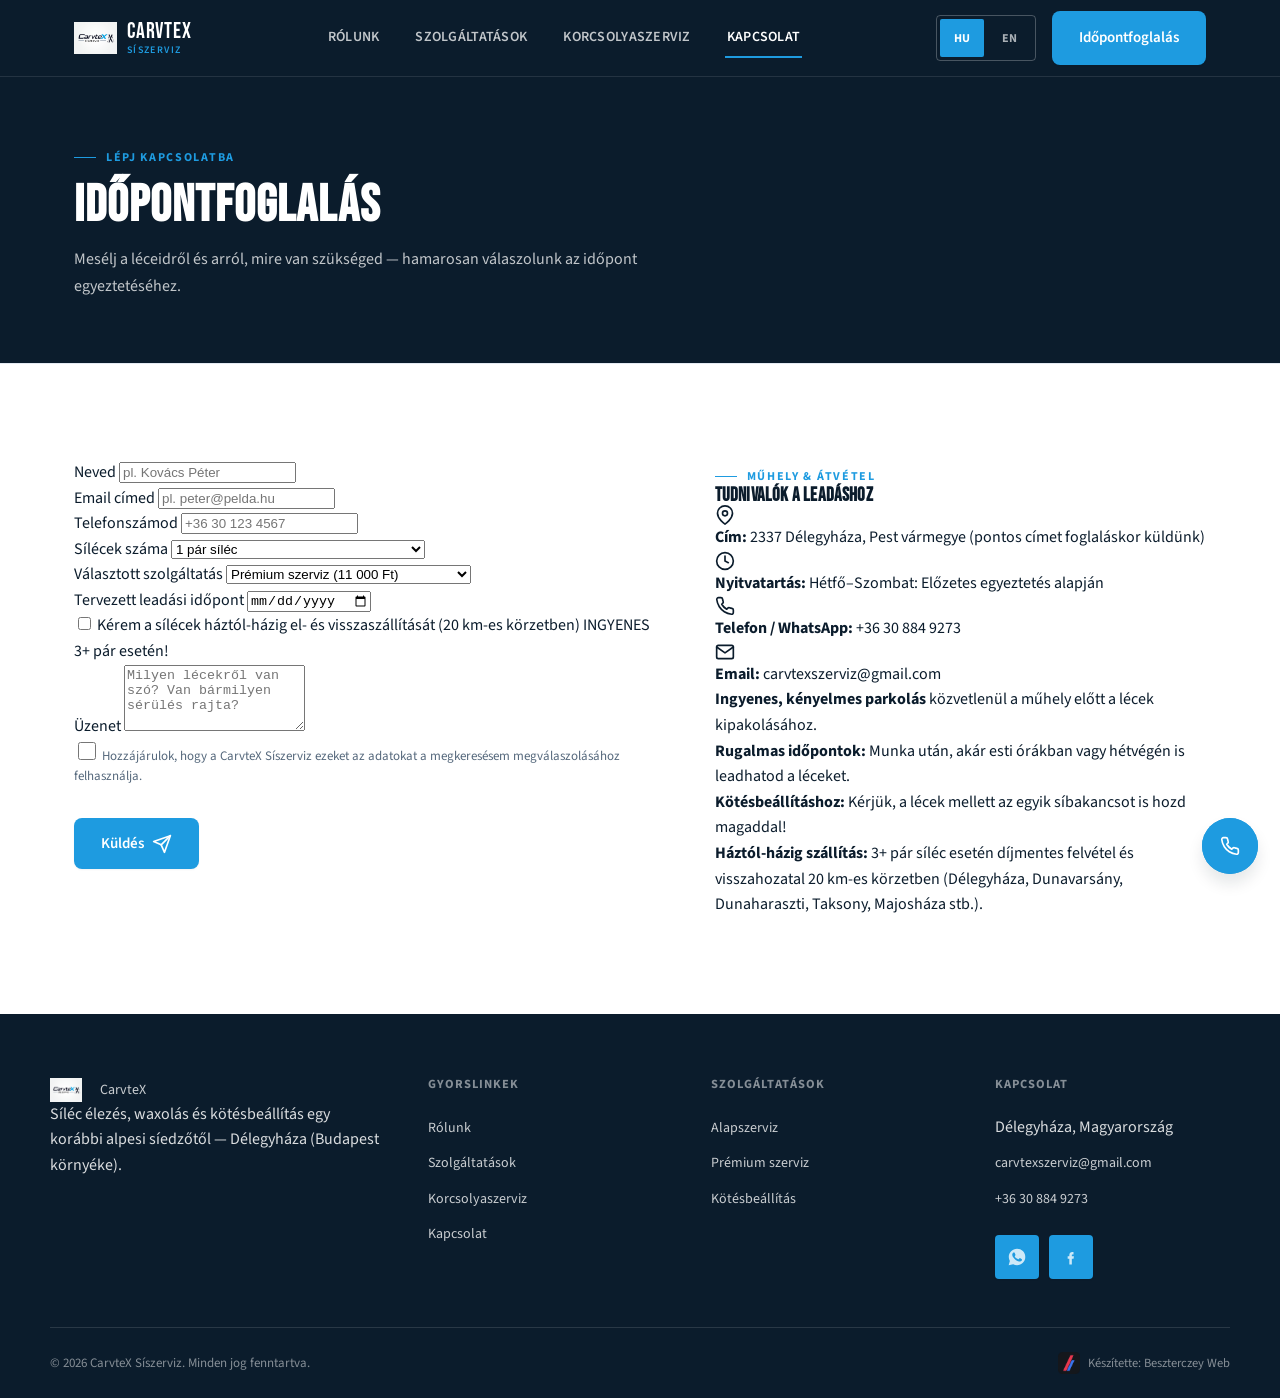
==== kapcsolat.html @ a70b89e7 "fix(contact): add brandSub and clean footer quicklinks list" ====
<!DOCTYPE html>
<html lang="hu">
<head>
<meta charset="UTF-8">
<meta name="viewport" content="width=device-width, initial-scale=1.0">
<link rel="icon" type="image/png" href="/assets/favicon-96x96.png" sizes="96x96" />
<link rel="apple-touch-icon" sizes="180x180" href="/assets/apple-touch-icon.png" />
<meta name="apple-mobile-web-app-title" content="CarvteX" />
<title>Kapcsolat & Időpontfoglalás — CarvteX Síszerviz</title>
<meta name="description" content="Foglalj időpontot síléced szervizelésére Délegyházán vagy kérj háztól-házig szállítást! Telefon: +36 30 884 9273">
<link rel="canonical" href="https://www.carvtex.hu/kapcsolat">

<!-- Open Graph / Facebook -->
<meta property="og:type" content="website">
<meta property="og:site_name" content="CarvteX Síszerviz">
<meta property="og:url" content="https://www.carvtex.hu/kapcsolat">
<meta property="og:title" content="Kapcsolat & Időpontfoglalás — CarvteX Síszerviz">
<meta property="og:description" content="Foglalj időpontot síléced szervizelésére Délegyházán vagy kérj háztól-házig szállítást! Telefon: +36 30 884 9273">
<meta property="og:image" content="https://www.carvtex.hu/assets/hero-banner.jpg">
<meta property="og:image:width" content="1251">
<meta property="og:image:height" content="1251">
<meta property="og:image:alt" content="CarvteX Síszerviz Kapcsolat">
<meta property="og:locale" content="hu_HU">

<!-- Twitter Cards -->
<meta name="twitter:card" content="summary_large_image">
<meta name="twitter:title" content="Kapcsolat & Időpontfoglalás — CarvteX Síszerviz">
<meta name="twitter:description" content="Foglalj időpontot síléced szervizelésére Délegyházán vagy kérj háztól-házig szállítást!">
<meta name="twitter:image" content="https://www.carvtex.hu/assets/hero-banner.jpg">

<link rel="preconnect" href="https://fonts.googleapis.com">
<link rel="preconnect" href="https://fonts.gstatic.com" crossorigin>
<link href="https://fonts.googleapis.com/css2?family=Bebas+Neue&family=Source+Sans+3:wght@400;500;600;700;800&display=swap" rel="stylesheet">
<link rel="stylesheet" href="/styles.css">
<script type="application/ld+json">
{
  "@context": "https://schema.org",
  "@type": "SportsActivityLocation",
  "name": "CarvteX Síszerviz",
  "url": "https://www.carvtex.hu/kapcsolat",
  "image": "https://www.carvtex.hu/assets/hero-banner.jpg",
  "priceRange": "$$",
  "description": "Síléc élezés, waxolás, talpfeltöltés és kötésbeállítás Szappanos Bence korábbi alpesi síedzőtől Délegyházán.",
  "telephone": "+36308849273",
  "email": "carvtexszerviz@gmail.com",
  "address": {
    "@type": "PostalAddress",
    "addressLocality": "Délegyháza",
    "postalCode": "2337",
    "addressRegion": "Pest",
    "addressCountry": "HU"
  },
  "geo": {
    "@type": "GeoCoordinates",
    "latitude": 47.2472,
    "longitude": 19.0433
  },
  "areaServed": [
    "Délegyháza",
    "Dunavarsány",
    "Taksony",
    "Dunaharaszti",
    "Szigetszentmiklós",
    "Kiskunlacháza",
    "Ráckeve",
    "Budapest",
    "Pest vármegye"
  ],
  "hasMap": "https://www.google.com/maps?q=D%C3%A9legyh%C3%A1za"
}
</script>
</head>
<body>

<div class="scroll-progress" id="scrollProgress" aria-hidden="true"></div>

<a href="#main" class="skip-link" data-i18n="skip">Ugrás a tartalomra</a>

<header class="site-header">
  <div class="container nav">
    <a href="/" class="brand">
      <img src="/assets/logo-icon.png" alt="CarvteX" class="brand-icon-img">
      <span class="brand-text">
        <span class="brand-name">CarvteX</span>
        <span class="brand-sub" data-i18n="brandSub">Síszerviz</span>
      </span>
    </a>
    <nav class="nav-links" id="navLinks" aria-label="Primary">
      <a href="/#about" data-i18n="navAbout">Rólunk</a>
      <a href="/szolgaltatasok" data-i18n="navServices">Szolgáltatások</a>
      <a href="/szolgaltatasok#skates" data-i18n="navSkates">Korcsolyaszerviz</a>
      <a href="/kapcsolat" aria-current="page" data-i18n="navContact">Kapcsolat</a>
      <a href="/kapcsolat" class="btn btn-primary mobile-cta" data-i18n="navBook">Időpontfoglalás</a>
    </nav>
    <div class="nav-actions">
      <div class="lang-switch" role="group" aria-label="Nyelvválasztó / Language switch">
        <button type="button" id="btnHu" aria-pressed="true">HU</button>
        <button type="button" id="btnEn" aria-pressed="false">EN</button>
      </div>
      <a href="/kapcsolat" class="btn btn-primary" data-i18n="navBook">Időpontfoglalás</a>
      <button class="nav-toggle" id="navToggle" aria-expanded="false" aria-controls="navLinks" aria-label="Toggle menu">
        <svg class="icon" id="menuIcon" viewBox="0 0 24 24" fill="none" stroke="currentColor" stroke-width="2" stroke-linecap="round" stroke-linejoin="round" aria-hidden="true"><line x1="4" y1="6" x2="20" y2="6"/><line x1="4" y1="12" x2="20" y2="12"/><line x1="4" y1="18" x2="20" y2="18"/></svg>
      </button>
    </div>
  </div>
</header>

<main id="main">

<!-- PAGE INTRO -->
  <section class="page-intro">
    <div class="container">
      <span class="eyebrow" data-i18n="contactEyebrow">Lépj kapcsolatba</span>
      <h1 data-i18n="contactH2">Időpontfoglalás</h1>
      <p data-i18n="contactLead">Mesélj a léceidről és arról, mire van szükséged — hamarosan válaszolunk az időpont egyeztetéséhez.</p>
    </div>
  </section>

<!-- CONTACT FORM & WORKSHOP INFO -->
  <section>
    <div class="container">
      <div class="contact-grid">
        <form class="contact-form" id="contactForm" novalidate>
          <div class="form-row">
            <div class="form-group">
              <label for="formName" data-i18n="formName">Neved *</label>
              <input type="text" id="formName" name="name" required autocomplete="name" placeholder="pl. Kovács Péter">
            </div>
            <div class="form-group">
              <label for="formEmail" data-i18n="formEmail">Email címed *</label>
              <input type="email" id="formEmail" name="email" required autocomplete="email" placeholder="pl. peter@pelda.hu">
            </div>
          </div>
          <div class="form-row">
            <div class="form-group">
              <label for="formPhone" data-i18n="formPhone">Telefonszámod *</label>
              <input type="tel" id="formPhone" name="phone" required autocomplete="tel" placeholder="+36 30 123 4567">
            </div>
            <div class="form-group">
              <label for="formSkis" data-i18n="formSkis">Sílécek száma</label>
              <select id="formSkis" name="skis">
                <option value="1">1 pár síléc</option>
                <option value="2">2 pár síléc (-10% kedvezmény)</option>
                <option value="3+">3+ pár síléc (-15% + INGYEN szállítás)</option>
              </select>
            </div>
          </div>
          <div class="form-row">
            <div class="form-group">
              <label for="formService" data-i18n="formService">Választott szolgáltatás</label>
              <select id="formService" name="service">
                <option value="Alapszerviz" data-i18n="formServiceOpt1">Alapszerviz (8 500 Ft)</option>
                <option value="Prémium szerviz" selected data-i18n="formServiceOpt2">Prémium szerviz (11 000 Ft)</option>
                <option value="Kötésbeállítás" data-i18n="formServiceOpt3">Kötésbeállítás (2 500 Ft)</option>
                <option value="Korcsolyaélezés" data-i18n="formServiceOpt4">Korcsolyaélezés (Műkorcsolya / Hoki)</option>
              </select>
            </div>
            <div class="form-group">
              <label for="formDate" data-i18n="formDate">Tervezett leadási időpont</label>
              <input type="date" id="formDate" name="date">
            </div>
          </div>

          <!-- Dynamic multi-pair perk notice -->
          <div class="pair-notice" id="pairNotice" style="display:none;"></div>

          <!-- Door-to-door pickup checkbox -->
          <div class="pickup-toggle-wrap">
            <label class="pickup-toggle-label">
              <input type="checkbox" id="pickupCheckbox" name="pickup">
              <span class="pickup-toggle-custom"></span>
              <span class="pickup-toggle-text">
                <span data-i18n="pickupCheckLabel">Kérem a sílécek háztól-házig el- és visszaszállítását (20 km-es körzetben)</span>
                <span class="pickup-badge" id="pickupBadge" data-i18n="pickupFreeTag">INGYENES 3+ pár esetén!</span>
              </span>
            </label>
            <div class="pickup-address-field" id="pickupAddressField" style="display:none;">
              <label for="pickupAddress" data-i18n="pickupAddressLabel">Átvételi & visszaszállítási cím *</label>
              <input type="text" id="pickupAddress" name="pickupAddress" placeholder="pl. 2337 Délegyháza, Fő utca 12." data-i18n-placeholder="pickupAddressPlaceholder">
            </div>
          </div>

          <div class="form-group">
            <label for="formMessage" data-i18n="formMessage">Üzenet</label>
            <textarea id="formMessage" name="message" rows="4" placeholder="Milyen lécekről van szó? Van bármilyen sérülés rajta?"></textarea>
          </div>
          <div class="form-group form-consent">
            <label>
              <input type="checkbox" required name="consent">
              <span data-i18n="formConsent">Hozzájárulok, hogy a CarvteX Síszerviz ezeket az adatokat a megkeresésem megválaszolásához felhasználja.</span>
            </label>
          </div>
          <button type="submit" class="btn btn-primary" id="formSubmitBtn">
            <span data-i18n="formSubmit">Küldés</span>
            <svg class="icon" width="18" height="18" viewBox="0 0 24 24" fill="none" stroke="currentColor" stroke-width="2" stroke-linecap="round" stroke-linejoin="round" aria-hidden="true"><line x1="22" y1="2" x2="11" y2="13"/><polygon points="22 2 15 22 11 13 2 9 22 2"/></svg>
          </button>
          <div class="form-status" id="formStatus" role="status" aria-live="polite"></div>
        </form>

        <aside class="contact-info">
          <div class="info-card">
            <span class="eyebrow" data-i18n="locationEyebrow">Műhely & Átvétel</span>
            <h3 data-i18n="dropoffTitle">Tudnivalók a leadáshoz</h3>
            <div class="info-list">
              <div class="info-item">
                <svg class="icon" viewBox="0 0 24 24" fill="none" stroke="currentColor" stroke-width="2" stroke-linecap="round" stroke-linejoin="round" aria-hidden="true"><path d="M21 10c0 7-9 13-9 13s-9-6-9-13a9 9 0 0 1 18 0z"/><circle cx="12" cy="10" r="3"/></svg>
                <div>
                  <strong>Cím:</strong>
                  <span data-i18n="dropoffAddress">2337 Délegyháza, Pest vármegye (pontos címet foglaláskor küldünk)</span>
                </div>
              </div>
              <div class="info-item">
                <svg class="icon" viewBox="0 0 24 24" fill="none" stroke="currentColor" stroke-width="2" stroke-linecap="round" stroke-linejoin="round" aria-hidden="true"><circle cx="12" cy="12" r="10"/><polyline points="12 6 12 12 16 14"/></svg>
                <div>
                  <strong>Nyitvatartás:</strong>
                  <span data-i18n="dropoffHours">Hétfő–Szombat: Előzetes egyeztetés alapján</span>
                </div>
              </div>
              <div class="info-item">
                <svg class="icon" viewBox="0 0 24 24" fill="none" stroke="currentColor" stroke-width="2" stroke-linecap="round" stroke-linejoin="round" aria-hidden="true"><path d="M22 16.92v3a2 2 0 0 1-2.18 2 19.79 19.79 0 0 1-8.63-3.07 19.5 19.5 0 0 1-6-6 19.79 19.79 0 0 1-3.07-8.67A2 2 0 0 1 4.11 2h3a2 2 0 0 1 2 1.72 12.84 12.84 0 0 0 .7 2.81 2 2 0 0 1-.45 2.11L8.09 9.91a16 16 0 0 0 6 6l1.27-1.27a2 2 0 0 1 2.11-.45 12.84 12.84 0 0 0 2.81.7A2 2 0 0 1 22 16.92z"/></svg>
                <div>
                  <strong>Telefon / WhatsApp:</strong>
                  <a href="tel:+36308849273">+36 30 884 9273</a>
                </div>
              </div>
              <div class="info-item">
                <svg class="icon" viewBox="0 0 24 24" fill="none" stroke="currentColor" stroke-width="2" stroke-linecap="round" stroke-linejoin="round" aria-hidden="true"><path d="M4 4h16c1.1 0 2 .9 2 2v12c0 1.1-.9 2-2 2H4c-1.1 0-2-.9-2-2V6c0-1.1.9-2 2-2z"/><polyline points="22,6 12,13 2,6"/></svg>
                <div>
                  <strong>Email:</strong>
                  <a href="mailto:carvtexszerviz@gmail.com">carvtexszerviz@gmail.com</a>
                </div>
              </div>
            </div>
            <div class="info-notes">
              <p data-i18n="dropoffParking"><strong>Ingyenes, kényelmes parkolás</strong> közvetlenül a műhely előtt a lécek kipakolásához.</p>
              <p data-i18n="dropoffFlexible"><strong>Rugalmas időpontok:</strong> Munka után, akár esti órákban vagy hétvégén is leadhatod a léceket.</p>
              <p data-i18n="dropoffBoot"><strong>Kötésbeállításhoz:</strong> Kérjük, a lécek mellett az egyik síbakancsot is hozd magaddal!</p>
              <p data-i18n="dropoffPickup"><strong>Háztól-házig szállítás:</strong> 3+ pár síléc esetén díjmentes felvétel és visszahozatal 20 km-es körzetben (Délegyháza, Dunavarsány, Dunaharaszti, Taksony, Majosháza stb.).</p>
            </div>
          </div>
        </aside>
      </div>
    </div>
  </section>

</main>

<footer class="site-footer">
  <div class="container footer-grid">
    <div class="footer-col footer-col-wide">
      <a href="/" class="brand footer-brand">
        <img src="/assets/logo-icon.png" alt="CarvteX" class="footer-icon-img">
        CarvteX
      </a>
      <p data-i18n="footerBrandDesc">Síléc élezés, waxolás és kötésbeállítás egy korábbi alpesi síedzőtől — Délegyháza (Budapest környéke).</p>
    </div>
    <div class="footer-col">
      <h4 data-i18n="footerQuickLinks">Gyorslinkek</h4>
      <ul>
        <li><a href="/#about" data-i18n="navAbout">Rólunk</a></li>
        <li><a href="/szolgaltatasok" data-i18n="navServices">Szolgáltatások</a></li>
        <li><a href="/szolgaltatasok#skates" data-i18n="navSkates">Korcsolyaszerviz</a></li>
        <li><a href="/kapcsolat" data-i18n="navContact">Kapcsolat</a></li>
      </ul>
    </div>
    <div class="footer-col">
      <h4 data-i18n="footerServices">Szolgáltatások</h4>
      <ul>
        <li><a href="/szolgaltatasok#services" data-i18n="svc1Title">Alapszerviz</a></li>
        <li><a href="/szolgaltatasok#services" data-i18n="svc2Title">Prémium szerviz</a></li>
        <li><a href="/szolgaltatasok#services" data-i18n="svc3Title">Kötésbeállítás</a></li>
      </ul>
    </div>
    <div class="footer-col">
      <h4 data-i18n="footerContactTitle">Kapcsolat</h4>
      <ul>
        <li>Délegyháza, Magyarország</li>
        <li><a href="mailto:carvtexszerviz@gmail.com">carvtexszerviz@gmail.com</a></li>
        <li><a href="tel:+36308849273">+36 30 884 9273</a></li>
      </ul>
      <div class="footer-social">
        <a href="https://wa.me/36308849273" target="_blank" rel="noopener" aria-label="Írj nekünk WhatsAppon" class="footer-social-link">
          <svg class="icon" width="18" height="18" viewBox="0 0 24 24" fill="currentColor" aria-hidden="true"><path d="M12.04 2C6.58 2 2.13 6.45 2.13 11.91c0 1.69.44 3.33 1.28 4.78L2 22l5.44-1.38c1.4.76 2.98 1.16 4.6 1.16h.01c5.46 0 9.9-4.45 9.9-9.91 0-2.65-1.03-5.14-2.9-7.01A9.82 9.82 0 0 0 12.04 2zm5.8 14.03c-.24.68-1.19 1.25-1.95 1.4-.52.1-1.19.19-3.47-.74-2.91-1.2-4.78-4.14-4.93-4.33-.14-.2-1.18-1.57-1.18-3 0-1.42.75-2.12 1.01-2.41.26-.28.57-.35.76-.35.19 0 .38 0 .55.01.17.01.41-.07.64.49.24.58.81 2 .88 2.14.07.14.12.31.02.5-.1.19-.15.31-.29.48-.14.17-.3.37-.43.5-.14.14-.29.29-.12.57.17.28.76 1.25 1.63 2.02 1.12 1 2.06 1.31 2.34 1.46.28.14.44.12.6-.07.17-.19.72-.84.91-1.13.19-.28.38-.24.64-.14.26.1 1.65.78 1.93.93.28.14.47.21.53.33.07.12.07.68-.17 1.36z"/></svg>
        </a>
        <a href="https://www.facebook.com/profile.php?id=61595442238344" target="_blank" rel="noopener" aria-label="Kövess minket Facebookon" class="footer-social-link">
          <svg class="icon" width="18" height="18" viewBox="0 0 24 24" fill="currentColor" aria-hidden="true"><path d="M13.5 9H15V6h-1.5C11.57 6 10 7.57 10 9.5V11H8v3h2v7h3v-7h2.1l.4-3H13v-1.5c0-.28.22-.5.5-.5z"/></svg>
        </a>
      </div>
    </div>
  </div>
  <div class="container footer-bottom">
    <span data-i18n="footerCopyright">© 2026 CarvteX Síszerviz. Minden jog fenntartva.</span>
    <a href="https://beszterczey.com/" target="_blank" rel="noopener" class="credit-badge">
      <img src="/assets/Besztweb.png" alt="Beszterczey Web" class="credit-badge-icon">
      <span data-i18n="footerCredit">Készítette: Beszterczey Web</span>
    </a>
  </div>
</footer>

<!-- Floating contact button: tap to reveal Call / WhatsApp -->
<div class="contact-fab" id="contactFab">
  <div class="contact-fab-actions">
    <a href="https://wa.me/36308849273" target="_blank" rel="noopener" class="contact-fab-action contact-fab-whatsapp" aria-label="Írj nekünk WhatsAppon">
      <span class="contact-fab-label">WhatsApp</span>
      <span class="contact-fab-icon">
        <svg class="icon" width="22" height="22" viewBox="0 0 24 24" fill="currentColor" aria-hidden="true"><path d="M12.04 2C6.58 2 2.13 6.45 2.13 11.91c0 1.69.44 3.33 1.28 4.78L2 22l5.44-1.38c1.4.76 2.98 1.16 4.6 1.16h.01c5.46 0 9.9-4.45 9.9-9.91 0-2.65-1.03-5.14-2.9-7.01A9.82 9.82 0 0 0 12.04 2zm5.8 14.03c-.24.68-1.19 1.25-1.95 1.4-.52.1-1.19.19-3.47-.74-2.91-1.2-4.78-4.14-4.93-4.33-.14-.2-1.18-1.57-1.18-3 0-1.42.75-2.12 1.01-2.41.26-.28.57-.35.76-.35.19 0 .38 0 .55.01.17.01.41-.07.64.49.24.58.81 2 .88 2.14.07.14.12.31.02.5-.1.19-.15.31-.29.48-.14.17-.3.37-.43.5-.14.14-.29.29-.12.57.17.28.76 1.25 1.63 2.02 1.12 1 2.06 1.31 2.34 1.46.28.14.44.12.6-.07.17-.19.72-.84.91-1.13.19-.28.38-.24.64-.14.26.1 1.65.78 1.93.93.28.14.47.21.53.33.07.12.07.68-.17 1.36z"/></svg>
      </span>
    </a>
    <a href="tel:+36308849273" class="contact-fab-action contact-fab-call" aria-label="Hívj minket telefonon">
      <span class="contact-fab-label" data-i18n="phoneFab">Hívj minket</span>
      <span class="contact-fab-icon">
        <svg class="icon" width="20" height="20" viewBox="0 0 24 24" fill="none" stroke="currentColor" stroke-width="2" stroke-linecap="round" stroke-linejoin="round" aria-hidden="true"><path d="M22 16.92v3a2 2 0 0 1-2.18 2 19.79 19.79 0 0 1-8.63-3.07 19.5 19.5 0 0 1-6-6 19.79 19.79 0 0 1-3.07-8.67A2 2 0 0 1 4.11 2h3a2 2 0 0 1 2 1.72 12.84 12.84 0 0 0 .7 2.81 2 2 0 0 1-.45 2.11L8.09 9.91a16 16 0 0 0 6 6l1.27-1.27a2 2 0 0 1 2.11-.45 12.84 12.84 0 0 0 2.81.7A2 2 0 0 1 22 16.92z"/></svg>
      </span>
    </a>
  </div>
  <button type="button" class="contact-fab-toggle" id="contactFabToggle" aria-expanded="false" aria-label="Elérhetőségek megnyitása">
    <svg class="icon icon-phone" width="22" height="22" viewBox="0 0 24 24" fill="none" stroke="currentColor" stroke-width="2" stroke-linecap="round" stroke-linejoin="round" aria-hidden="true"><path d="M22 16.92v3a2 2 0 0 1-2.18 2 19.79 19.79 0 0 1-8.63-3.07 19.5 19.5 0 0 1-6-6 19.79 19.79 0 0 1-3.07-8.67A2 2 0 0 1 4.11 2h3a2 2 0 0 1 2 1.72 12.84 12.84 0 0 0 .7 2.81 2 2 0 0 1-.45 2.11L8.09 9.91a16 16 0 0 0 6 6l1.27-1.27a2 2 0 0 1 2.11-.45 12.84 12.84 0 0 0 2.81.7A2 2 0 0 1 22 16.92z"/></svg>
    <svg class="icon icon-close" width="22" height="22" viewBox="0 0 24 24" fill="none" stroke="currentColor" stroke-width="2" stroke-linecap="round" stroke-linejoin="round" aria-hidden="true"><line x1="18" y1="6" x2="6" y2="18"/><line x1="6" y1="6" x2="18" y2="18"/></svg>
  </button>
</div>

<script src="/i18n.js"></script>
<script src="/main.js"></script>
<script src="/contact-form.js"></script>
</body>
</html>
---- styles.css ----
/* CarvteX design system — Swiss/minimalist, generated via ui-ux-pro-max and
   corrected to the client's own navy + blue brand. See design-system/carvtex/MASTER.md */

/* ---------- Breakpoint reference ----------
   Plain CSS can't read custom properties inside @media conditions, so this
   is a documented scale rather than enforced variables — every max-width/
   min-width value used below should match one of these. Existing values
   were deliberately chosen per component and are NOT renumbered here (that
   would shift behavior in the 700-900px tablet band); this table just
   gives future edits one place to check before introducing a new number.

   480  — small-phone-only rules (1-column fallbacks: testimonial-grid, footer-grid)
   520  — (legacy, same intent as 480 — testimonial-grid/footer-grid still use this exact value)
   640  — phone/tablet boundary (hero, ski-story, contact-fab sizing)
   760  — (legacy, same intent as 768 — about-grid still uses this exact value)
   768  — phone/tablet boundary (generic section padding)
   820  — (legacy, same intent as 860 — footer-grid 2-col still uses this exact value)
   860  — small-desktop/tablet boundary (hero-content, ski-step, service-grid)
   900  — small-desktop/tablet boundary (contact-grid)
   920  — nav collapse boundary (mobile menu, mobile CTA)
   ------------------------------------------- */

:root{
  --color-primary:#0B1C2C;
  --color-secondary:#13283D;
  --color-background:#FFFFFF;
  --color-card:#F4F8FB;
  --color-accent:#1E9BE0;
  --color-accent-dark:#136FA8;
  --color-text:#0B1C2C;
  --color-text-muted:#55687C;
  --color-border:#E4EAF2;
  --color-on-primary:#FFFFFF;
  --color-on-accent:#FFFFFF;

  --font-display:'Bebas Neue', sans-serif;
  --font-body:'Source Sans 3', sans-serif;

  --space-xs:4px;
  --space-sm:8px;
  --space-md:24px;
  --space-lg:32px;
  --space-xl:48px;
  --space-2xl:64px;
  --space-3xl:96px;

  --radius-sm:4px;
  --radius-md:8px;

  --shadow-sm:0 1px 2px rgba(11,28,44,0.05);
  --shadow-md:0 4px 6px rgba(11,28,44,0.10);
  --shadow-lg:0 10px 15px rgba(11,28,44,0.10);
  --shadow-xl:0 20px 25px rgba(11,28,44,0.15);

  --container:1180px;
  --nav-h:76px;
  --ease:cubic-bezier(0.4,0,0.2,1);
}

*,*::before,*::after{box-sizing:border-box;}
html{scroll-behavior:smooth;}
@media (prefers-reduced-motion: reduce){
  html{scroll-behavior:auto;}
  *,*::before,*::after{animation-duration:0.001ms !important;animation-iteration-count:1 !important;transition-duration:0.001ms !important;scroll-behavior:auto !important;}
}
body{
  margin:0;
  font-family:var(--font-body);
  color:var(--color-text);
  background:var(--color-background);
  font-size:16px;
  line-height:1.6;
  -webkit-font-smoothing:antialiased;
}
/* Set by main.js while the mobile fullscreen nav is open, so the page
   behind it can't be scrolled with it still showing. nav-toggle (the only
   control that can add this class) is display:none above the 920px nav
   breakpoint, so this never engages on desktop. */
body.nav-open{overflow:hidden;}
img,svg{display:block;max-width:100%;}
a{color:inherit;text-decoration:none;}
ul{list-style:none;margin:0;padding:0;}
h1,h2,h3,h4{margin:0;font-family:var(--font-display);letter-spacing:0.01em;line-height:1.02;text-transform:uppercase;}
p{margin:0;}
button{font-family:inherit;cursor:pointer;}

a:focus-visible, button:focus-visible, input:focus-visible, textarea:focus-visible, select:focus-visible, summary:focus-visible{
  outline:2px solid var(--color-accent);
  outline-offset:2px;
}

.skip-link{
  position:absolute;left:-9999px;top:0;background:var(--color-accent);color:#fff;
  padding:12px 20px;z-index:1000;font-weight:600;
}
.skip-link:focus{left:0;}

.container{width:100%;max-width:var(--container);margin:0 auto;padding:0 24px;}

.eyebrow{
  display:inline-flex;align-items:center;gap:10px;
  font-family:var(--font-body);font-weight:700;letter-spacing:0.14em;text-transform:uppercase;
  font-size:12px;color:var(--color-accent);
}
.eyebrow::before{content:"";width:22px;height:1px;background:var(--color-accent);}

.section-head{max-width:620px;margin:0 0 var(--space-xl);}
.section-head.center{margin-left:auto;margin-right:auto;text-align:center;}
.section-head .eyebrow{margin-bottom:14px;}
.section-head h2{font-size:clamp(28px,4.4vw,46px);color:var(--color-primary);}
.section-head p{margin-top:16px;color:var(--color-text-muted);font-size:16px;line-height:1.65;}

section{padding:var(--space-3xl) 0;border-top:1px solid var(--color-border);}
section:first-of-type{border-top:none;}
@media (max-width:768px){ section{padding:var(--space-2xl) 0;} }
@media (max-width:480px){
  .container{padding:0 16px;}
  section{padding:48px 0;}
  .section-head{margin-bottom:24px;}
  .section-head h2{font-size:clamp(25px,7vw,34px);}
  .section-head p{font-size:14.5px;margin-top:10px;}
  .eyebrow{font-size:11px;}
  .btn{padding:12px 20px;font-size:14px;min-height:44px;}
}

/* ---------- Buttons (Swiss: rectangular, 8px radius, no glow/shine) ---------- */
.btn{
  display:inline-flex;align-items:center;justify-content:center;gap:8px;
  padding:14px 26px;border-radius:var(--radius-md);font-weight:600;font-size:15px;
  border:1.5px solid transparent;min-height:44px;white-space:nowrap;
  transition:transform 200ms var(--ease), box-shadow 200ms var(--ease), background-color 200ms ease, color 200ms ease, border-color 200ms ease;
}
.btn:hover{transform:translateY(-1px);}
.btn-primary{background:var(--color-accent);color:var(--color-on-accent);box-shadow:var(--shadow-sm);}
.btn-primary:hover{background:var(--color-accent-dark);box-shadow:var(--shadow-md);}
.btn-outline{border-color:rgba(255,255,255,0.5);color:#fff;}
.btn-outline:hover{background:rgba(255,255,255,0.08);border-color:#fff;}
.btn-outline-dark{border-color:var(--color-border);color:var(--color-primary);}
.btn-outline-dark:hover{border-color:var(--color-primary);}

.icon{width:20px;height:20px;flex-shrink:0;}

/* ---------- PAGE INTRO (sub-page top band, no photo) ---------- */
.page-intro{background:var(--color-primary);color:#fff;padding:var(--space-2xl) 0;border-top:none;}
.page-intro h1{
  font-family:var(--font-display);font-size:clamp(32px,5vw,52px);letter-spacing:0.02em;
  text-transform:uppercase;margin-top:12px;color:#fff;
}
.page-intro p{margin-top:14px;max-width:640px;color:rgba(255,255,255,0.75);font-size:16px;line-height:1.65;}
@media (max-width:640px){
  .page-intro{padding:36px 0 28px;}
  .page-intro h1{font-size:clamp(28px,7.5vw,40px);margin-top:8px;}
  .page-intro p{font-size:14.5px;margin-top:10px;}
}

/* Services hero visual: one shared workbench-photo background spanning
   both the page-intro band AND the 3D ski-story section below it, so the
   photo reads as continuous across the whole top of the Services tab
   instead of stopping at the intro. Desaturated to true grey (the source
   photo's red backdrop would otherwise tint everything) via a pseudo-
   element with filter: grayscale(), since filter on a background-image
   layer isn't possible directly. background-attachment:fixed sizes the
   cover crop against the viewport rather than this tall wrapper's own
   box, which keeps the whole desk in frame (a viewport is close to the
   photo's own aspect ratio; the wrapper itself is much taller/narrower
   and would crop far more aggressively if sized against its own bounds).
   Both child sections drop their own background so this shows through. */
.services-visual-hero{position:relative;isolation:isolate;}
.services-visual-hero::before{
  content:"";position:absolute;inset:0;z-index:0;
  background:url('/assets/services-hero-bg.webp') center 42%/cover fixed no-repeat;
  filter:grayscale(1) brightness(0.62) contrast(1.05);
}
.services-visual-hero::after{
  content:"";position:absolute;inset:0;z-index:0;
  /* Raised across the board vs. the first pass - the photo read as too
     heavy/present behind the 3D ski and the step copy, so it now sits
     further back as a faint textural backdrop instead of competing for
     attention. */
  background:linear-gradient(100deg, rgba(12,13,15,0.9) 0%, rgba(20,21,24,0.78) 40%, rgba(28,29,32,0.68) 100%);
}
.services-visual-hero > section{position:relative;z-index:1;background:transparent;}
.page-intro-services{border-top:none;}

/* ---------- NAV ---------- */
header.site-header{
  position:sticky;top:0;z-index:500;
  background:var(--color-primary);
  border-bottom:1px solid rgba(255,255,255,0.1);
}
.nav{height:var(--nav-h);display:flex;align-items:center;justify-content:space-between;}
.brand{display:flex;align-items:center;gap:10px;color:#fff;}
.brand-icon-img{height:32px;width:auto;flex-shrink:0;display:block;}
.footer-icon-img{height:24px;width:auto;flex-shrink:0;display:inline-block;vertical-align:middle;margin-right:8px;}
.brand-text{display:flex;flex-direction:column;line-height:1;}
.brand-name{font-family:var(--font-display);font-size:22px;letter-spacing:0.04em;text-transform:uppercase;color:#fff;}
.brand-sub{font-family:var(--font-body);font-size:10px;font-weight:600;letter-spacing:0.14em;text-transform:uppercase;color:var(--color-accent);margin-top:2px;}

.nav-links{display:flex;align-items:center;gap:32px;}
.nav-links a{
  color:rgba(255,255,255,0.75);font-weight:600;font-size:14px;letter-spacing:0.02em;text-transform:uppercase;
  padding:8px 2px;border-bottom:2px solid transparent;transition:color 180ms ease, border-color 180ms ease;
}
.nav-links a:hover{color:#fff;border-color:var(--color-accent);}
.nav-links a[aria-current="page"]{color:#fff;border-color:var(--color-accent);}

.nav-actions{display:flex;align-items:center;gap:16px;}
.nav-toggle{
  display:none;background:none;border:none;color:#fff;padding:8px;min-width:44px;min-height:44px;
  align-items:center;justify-content:center;
}
@media (max-width:920px){
  .nav-links{
    position:fixed;top:var(--nav-h);left:0;right:0;bottom:0;
    background:var(--color-primary);flex-direction:column;align-items:flex-start;justify-content:flex-start;
    padding:var(--space-lg) 24px;gap:0;transform:translateX(100%);transition:transform 260ms ease;overflow-y:auto;
  }
  .nav-links.open{transform:translateX(0);}
  /* .nav-toggle is only visible under this same breakpoint, so body.nav-open
     can never be set from a desktop click — safe to leave unscoped by width. */
  .nav-links a{display:block;width:100%;padding:16px 2px;font-size:17px;border-bottom:1px solid rgba(255,255,255,0.1);}
  .nav-actions .btn-primary{display:none;}
  .nav-toggle{display:inline-flex;}
  .nav-links .mobile-cta{display:block;margin-top:var(--space-md);width:auto;border:none;}
}
.mobile-cta{display:none;}
@media (max-width:920px){ .mobile-cta{display:inline-flex;} }

.lang-switch{display:flex;align-items:center;gap:4px;border:1px solid rgba(255,255,255,0.25);padding:3px;border-radius:var(--radius-sm);}
.lang-switch button{
  border:none;background:transparent;padding:8px 13px;border-radius:2px;font-weight:700;font-size:12px;
  letter-spacing:0.03em;color:rgba(255,255,255,0.65);transition:background-color 180ms ease, color 180ms ease;
  min-width:44px;min-height:38px;
}
.lang-switch button[aria-pressed="true"]{background:var(--color-accent);color:#fff;}

/* ---------- Hero (static banner photo + 3D WebGL snowfall field) ---------- */
.hero{position:relative;padding:0;border-top:none;min-height:min(78vh,760px);display:flex;align-items:center;overflow:hidden;background:var(--color-primary);}
/* dvh re-declared after the vh fallback: browsers that don't know the unit
   discard this line as invalid and keep the vh value above: no regression
   on older engines, and on modern mobile browsers it fixes the hero's
   height jumping when the address bar shows/hides (100vh locks to the
   tallest state, dvh tracks the actual visible viewport). */
.hero{min-height:min(78dvh,760px);}
.hero-media{position:absolute;inset:0;z-index:0;overflow:hidden;}
.hero-media img{width:100%;height:100%;object-fit:cover;object-position:center 72%;display:block;will-change:transform;}
.hero-media::after{
  content:"";position:absolute;inset:0;
  background:
    linear-gradient(90deg, rgba(11,28,44,0.92) 0%, rgba(11,28,44,0.76) 36%, rgba(11,28,44,0.34) 66%, rgba(11,28,44,0.1) 100%),
    /* Fades all the way to fully opaque --color-primary by the very
       bottom edge, so the photo dissolves into flat navy before the
       section boundary instead of cutting from visible photo texture
       straight to a solid color - that hard seam was the "gagyi" jump
       into the 3D ski section below. */
    linear-gradient(0deg, rgba(11,28,44,1) 0%, rgba(11,28,44,0.55) 14%, rgba(11,28,44,0) 55%);
}
#heroSnowCanvas{
  position:absolute;inset:0;width:100%;height:100%;pointer-events:none;z-index:1;display:block;
}

.hero-content{position:relative;z-index:2;max-width:620px;padding:64px 24px;}
@media (min-width:860px){ .hero-content{padding-left:8%;} }

/* Wordmark (mountain skyline + lettered "CarvteX" + sub-label) sits
   directly above the headline as one unified block, centered as a
   group so the skyline, the word and the sub-label read as one
   stacked mark rather than three independently-aligned pieces. */
.hero-brand{
  --bw-size:clamp(54px,8.5vw,104px);
  margin-bottom:var(--space-lg);text-align:center;
}
.hero-skyline{display:block;position:relative;overflow:hidden;width:100%;height:clamp(60px,8.5vw,118px);margin-bottom:10px;}
.hero-brand-icon{display:block;width:100%;height:100%;color:#fff;}
.hero-brand-word{
  position:relative;display:inline-block;font-family:var(--font-display);font-size:var(--bw-size);
  letter-spacing:0.03em;text-transform:uppercase;color:#fff;line-height:0.78;overflow:hidden;
}
.hero-brand-word .accent{color:var(--color-accent);}
.hero-brand-sub{
  display:block;margin-top:calc(var(--bw-size) * -0.04);
  font-family:var(--font-body);font-weight:700;font-size:clamp(13px,1.6vw,17px);
  letter-spacing:0.34em;text-transform:uppercase;color:var(--color-accent);
}
.mask-reveal{display:block;overflow:hidden;}
.hero-brand-word .mask-reveal{display:inline-block;overflow:hidden;}

.hero-content h1{font-size:clamp(30px,5.2vw,56px);color:#fff;}
.hero-content h1 span{color:var(--color-accent);}
.hero-content .hero-sub{max-width:460px;margin-top:18px;color:rgba(255,255,255,0.85);font-size:16.5px;line-height:1.65;}
.hero-content .hero-ctas{display:flex;gap:14px;flex-wrap:wrap;margin-top:var(--space-lg);}
.hero-content .hero-badges{
  display:flex;flex-wrap:wrap;gap:12px 28px;margin-top:var(--space-xl);
  padding-top:var(--space-lg);border-top:1px solid rgba(255,255,255,0.18);
}
.hero-content .hero-badges div{
  display:flex;align-items:center;gap:10px;font-size:12.5px;letter-spacing:0.03em;text-transform:uppercase;
  font-weight:700;color:rgba(255,255,255,0.85);
}
.hero-content .hero-badges div::before{content:"";width:8px;height:8px;background:var(--color-accent);flex-shrink:0;}
@media (max-width:640px){
  .hero{min-height:86vh;}
  .hero{min-height:86dvh;}
  .hero-content{padding:80px 18px 36px;}
  .hero-brand{--bw-size:clamp(44px,11vw,72px);margin-bottom:18px;}
  .hero-skyline{height:clamp(46px,10vw,76px);margin-bottom:6px;}
  .hero-brand-sub{font-size:clamp(11px,2.6vw,14px);letter-spacing:clamp(0.20em,2vw,0.28em);}
  .hero-content h1{font-size:clamp(28px,7vw,42px);}
  .hero-content .hero-sub{font-size:15px;margin-top:12px;line-height:1.55;}
}
@media (max-width:480px){
  .hero-ctas{flex-direction:column;width:100%;gap:10px;}
  .hero-ctas .btn{width:100%;}
  .hero-badges{flex-direction:column;gap:8px;margin-top:20px;padding-top:16px;}
}

@media (prefers-reduced-motion: no-preference){
  .hero-skyline{clip-path:inset(0 100% 0 0);animation:heroSkylineWipe 1250ms cubic-bezier(0.19,1,0.22,1) 80ms forwards;}

  .mask-reveal > *{
    display:inline-block;transform:translateY(100%);animation:heroUnveil 900ms cubic-bezier(0.19,1,0.22,1) forwards;
  }
  .hero-brand-word .mask-reveal > *{animation-delay:calc(420ms + var(--i) * 95ms);}
  .hero-brand > .mask-reveal:last-child > *{animation-delay:1060ms;}

  .hero-brand-word{animation:heroLetterSpacing 1300ms cubic-bezier(0.19,1,0.22,1) 420ms forwards;}

  .hero-brand-word::after{
    content:"";position:absolute;inset:0;pointer-events:none;
    background:linear-gradient(115deg, transparent 30%, rgba(255,255,255,0.5) 50%, transparent 70%);
    transform:translateX(-130%);
    animation:heroShimmer 1000ms cubic-bezier(0.4,0,0.2,1) 1200ms forwards;
  }

  .hero-content > :not(.hero-brand){opacity:0;transform:translateY(16px);animation:heroRise 750ms var(--ease) forwards;}
  .hero-content h1{animation-delay:1500ms;}
  .hero-content .hero-sub{animation-delay:1660ms;}
  .hero-content .hero-ctas{animation-delay:1820ms;}
  .hero-content .hero-badges{animation-delay:1950ms;}
}
@keyframes heroRise{to{opacity:1;transform:none;}}
@keyframes heroUnveil{to{transform:translateY(0);}}
@keyframes heroSkylineWipe{to{clip-path:inset(0 0 0 0);}}
@keyframes heroLetterSpacing{from{letter-spacing:-0.015em;}to{letter-spacing:0.03em;}}
@keyframes heroShimmer{to{transform:translateX(130%);}}

/* ---------- Stats Bar (below Hero) ---------- */
.stats-section{
  background:var(--color-secondary);color:#fff;padding:var(--space-xl) 0;border-top:1px solid rgba(255,255,255,0.08);
}
.stats-grid{
  display:grid;grid-template-columns:repeat(3,1fr);gap:var(--space-lg);
}
.stat-item{
  display:flex;flex-direction:column;gap:4px;padding-left:var(--space-md);
  border-left:2px solid var(--color-accent);
}
.stat-number{
  font-family:var(--font-display);font-size:clamp(36px,4.5vw,52px);line-height:1;
  letter-spacing:0.02em;color:#fff;
}
.stat-label{
  font-size:14px;font-weight:600;color:rgba(255,255,255,0.75);letter-spacing:0.02em;
}
@media (max-width:768px){
  .stats-grid{grid-template-columns:1fr;gap:18px;}
  .stat-item{padding-left:16px;}
  .stat-number{font-size:clamp(32px,8vw,46px);}
  .stat-label{font-size:13.5px;}
}
@media (max-width:480px){
  .stats-section{padding:var(--space-md) 0;}
}

/* ---------- 3D SKI STORY — sticky canvas, scroll-driven steps ---------- */
.ski-story{position:relative;background:transparent;border-top:none;--ski-vh:min(68vh,640px);}
.ski-story{--ski-vh:min(68dvh,640px);} /* dvh fallback-pattern, see .hero above */

.ski-story-sticky{
  position:sticky;top:var(--nav-h);height:var(--ski-vh);
  overflow:hidden;z-index:1;pointer-events:none;
}
#skiCanvas{
  position:absolute;inset:0;width:100%;height:100%;display:block;pointer-events:auto;
  -webkit-mask-image:linear-gradient(to right, transparent 0%, transparent 24%, black 44%, black 100%);
  mask-image:linear-gradient(to right, transparent 0%, transparent 24%, black 44%, black 100%);
}
@media (max-width:859px){
  #skiCanvas{
    -webkit-mask-image:linear-gradient(to bottom, transparent 0%, black 12%, black 88%, transparent 100%);
    mask-image:linear-gradient(to bottom, transparent 0%, black 12%, black 88%, transparent 100%);
  }
}

/* 3D Model Loading Progress HUD */
.ski-loader{
  position:absolute;right:18%;top:46%;transform:translate(50%,-50%);z-index:4;
  display:flex;flex-direction:column;align-items:center;gap:10px;
  background:rgba(11,28,44,0.86);border:1px solid rgba(30,155,224,0.35);
  padding:18px 26px;border-radius:var(--radius-md);backdrop-filter:blur(8px);
  color:#fff;pointer-events:none;transition:opacity 360ms ease, transform 360ms ease;
}
@media (max-width:859px){
  .ski-loader{right:50%;}
}
.ski-loader-spinner{
  width:28px;height:28px;border-radius:50%;
  border:2.5px solid rgba(255,255,255,0.2);border-top-color:var(--color-accent);
  animation:skiSpin 0.85s linear infinite;
}
@keyframes skiSpin{to{transform:rotate(360deg);}}
.ski-loader-text{font-size:12px;font-weight:700;letter-spacing:0.08em;text-transform:uppercase;color:rgba(255,255,255,0.85);}
.ski-loader-pct{font-family:var(--font-display);font-size:20px;letter-spacing:0.04em;color:var(--color-accent);}
.ski-story[data-model-ready="true"] .ski-loader,
.ski-story.no-webgl .ski-loader{
  opacity:0;transform:translate(50%,-50%) scale(0.92);pointer-events:none;
}

.ski-story-fallback{display:none;}
.ski-story.no-webgl .ski-story-sticky{display:flex;align-items:center;justify-content:center;}
.ski-story.no-webgl #skiCanvas{display:none;}
.ski-story.no-webgl .ski-story-fallback{
  display:flex;flex-direction:column;gap:10px;align-items:center;text-align:center;color:rgba(255,255,255,0.45);
}
.ski-story.no-webgl .ski-story-fallback strong{font-family:var(--font-display);font-size:28px;letter-spacing:0.05em;color:rgba(255,255,255,0.7);}

/* Interactive 3-step quick-switcher HUD & drag hint */
.ski-hud-bottom{
  position:absolute;right:5%;bottom:22px;z-index:4;
  display:flex;flex-direction:column;align-items:flex-end;gap:8px;
  pointer-events:auto;
}
.ski-story.no-webgl .ski-hud-bottom{display:none;}
.ski-step-nav{
  display:inline-flex;align-items:center;gap:6px;
  background:rgba(11,28,44,0.85);border:1px solid rgba(255,255,255,0.16);
  padding:5px;border-radius:var(--radius-md);backdrop-filter:blur(8px);
}
.ski-step-btn{
  border:none;background:transparent;color:rgba(255,255,255,0.7);
  font-family:var(--font-body);font-weight:700;font-size:12px;letter-spacing:0.04em;text-transform:uppercase;
  padding:8px 14px;border-radius:var(--radius-sm);min-height:38px;
  transition:background-color 180ms ease, color 180ms ease;
}
.ski-step-btn:hover{color:#fff;background:rgba(255,255,255,0.08);}
.ski-step-btn.active{background:var(--color-accent);color:#fff;}
.ski-drag-hint{
  font-size:11px;font-weight:600;letter-spacing:0.06em;text-transform:uppercase;
  color:rgba(255,255,255,0.55);
}
@media (max-width:640px){
  .ski-hud-bottom{right:50%;transform:translateX(50%);align-items:center;bottom:14px;width:calc(100% - 32px);}
  .ski-drag-hint{display:none;}
}

.ski-story-hint{
  position:absolute;left:50%;bottom:24px;transform:translateX(-50%);display:flex;flex-direction:column;align-items:center;gap:6px;
  color:rgba(255,255,255,0.55);font-size:11px;letter-spacing:0.08em;text-transform:uppercase;
  animation:skiHintBob 1.8s ease-in-out infinite;
}
@media (max-width:640px){ .ski-story-hint{display:none;} }
@keyframes skiHintBob{0%,100%{transform:translate(-50%,0);}50%{transform:translate(-50%,6px);}}
@media (prefers-reduced-motion: reduce){ .ski-story-hint{animation:none;} }

/* Part-callout arrows over the 3D canvas */
.ski-annotations{
  position:absolute;inset:0;z-index:3;pointer-events:none;
  opacity:0;transition:opacity 360ms ease;
}
.ski-story[data-model-ready="true"] .ski-annotations{opacity:1;}
.ski-story.no-webgl .ski-annotations{display:none;}
.ski-annotation{
  position:absolute;left:var(--ax);top:var(--ay);transform:translate(-50%,-50%) scale(0.85);
  display:flex;align-items:center;gap:9px;opacity:0;
  transition:opacity 420ms ease, transform 420ms ease;
}
.ski-annotation-dot{
  position:relative;width:12px;height:12px;border-radius:50%;flex-shrink:0;
  background:var(--color-accent);box-shadow:0 0 0 3px rgba(30,155,224,0.3);
}
.ski-annotation-dot::before{
  content:"";position:absolute;inset:-7px;border-radius:50%;border:1.5px solid var(--color-accent);opacity:0.65;
}
@media (prefers-reduced-motion: no-preference){
  .ski-annotation-dot::before{animation:skiAnnotationPulse 2.1s ease-out infinite;}
}
@keyframes skiAnnotationPulse{0%{transform:scale(1);opacity:0.6;}100%{transform:scale(2.4);opacity:0;}}
.ski-annotation-label{
  background:rgba(11,28,44,0.88);color:#fff;font-weight:700;font-size:11.5px;letter-spacing:0.05em;
  text-transform:uppercase;padding:5px 11px;border-radius:999px;white-space:nowrap;
  border:1px solid rgba(255,255,255,0.16);box-shadow:var(--shadow-sm);
}
.ski-story[data-active-part="binding"] .ski-annotation[data-for="binding"],
.ski-story[data-active-part="steel_edges"] .ski-annotation[data-for="steel_edges"],
.ski-story[data-active-part="base,sidewall"] .ski-annotation[data-for="base,sidewall"]{
  opacity:1;transform:translate(-50%,-50%) scale(1);
}
@media (max-width:640px){
  .ski-annotations{display:none;}
}

.ski-story-steps{position:relative;z-index:2;margin-top:calc(-1 * var(--ski-vh));pointer-events:none;}
.ski-step{
  min-height:var(--ski-vh);display:flex;flex-direction:column;justify-content:center;
  max-width:490px;padding:0 24px;pointer-events:none;opacity:0;
  transform:translateY(10px);transition:opacity 350ms ease, transform 350ms ease;
}
.ski-step.active{opacity:1;transform:none;pointer-events:auto;}
@media (min-width:860px){ .ski-step{padding:0 0 0 6%;} }
.ski-step-card{
  background:rgba(11,28,44,0.88);
  border:1px solid rgba(255,255,255,0.14);
  border-left:4px solid var(--color-accent);
  border-radius:var(--radius-md);
  padding:28px 30px;
  box-shadow:var(--shadow-xl);
  backdrop-filter:blur(12px);
  -webkit-backdrop-filter:blur(12px);
}
.ski-step .eyebrow{color:var(--color-accent);}
.ski-step h2{font-size:clamp(30px,4.5vw,48px);color:#fff;margin-top:12px;text-wrap:balance;}
.ski-step .hero-sub,.ski-step p{max-width:430px;margin-top:14px;color:rgba(255,255,255,0.88);font-size:16px;line-height:1.65;}
.ski-step-specs{
  display:flex;flex-wrap:wrap;gap:8px;margin-top:18px;padding-top:16px;
  border-top:1px solid rgba(255,255,255,0.12);
}
.ski-spec-pill{
  display:inline-flex;align-items:center;gap:6px;
  background:rgba(30,155,224,0.14);border:1px solid rgba(30,155,224,0.35);
  color:#fff;font-size:12px;font-weight:700;letter-spacing:0.03em;
  padding:5px 11px;border-radius:var(--radius-sm);
}
.ski-spec-pill svg{width:14px;height:14px;color:var(--color-accent);flex-shrink:0;}
.ski-step .hero-ctas{display:flex;gap:14px;flex-wrap:wrap;margin-top:20px;}

@media (max-width:859px){
  .ski-story{--ski-vh:min(84vh,640px);--ski-vh:min(84dvh,640px);}
  .ski-step{
    justify-content:flex-end;
    padding:0 16px 74px;
    max-width:520px;
    margin:0 auto;
  }
  .ski-step-card{
    padding:16px 18px;
    background:rgba(11,28,44,0.92);
    box-shadow:0 12px 32px rgba(0,0,0,0.45);
  }
  .ski-step h2{
    font-size:clamp(21px,5vw,28px);
    margin-top:6px;
    line-height:1.15;
  }
  .ski-step .hero-sub,.ski-step p{
    font-size:14px;
    line-height:1.5;
    margin-top:8px;
    max-width:100%;
  }
  .ski-step-specs{
    margin-top:10px;
    padding-top:10px;
    gap:6px;
  }
  .ski-spec-pill{
    font-size:11px;
    padding:4px 8px;
  }
  .ski-step .hero-ctas{
    margin-top:12px;
  }
  .ski-step .btn{
    width:100%;
    min-height:42px;
    padding:10px 16px;
    font-size:14px;
  }
}
@media (max-width:640px){
  .ski-hud-bottom{
    right:50%;
    transform:translateX(50%);
    align-items:center;
    bottom:12px;
    width:calc(100% - 32px);
    max-width:400px;
  }
  .ski-step-nav{
    width:100%;
    display:flex;
    justify-content:space-between;
    gap:4px;
    padding:4px;
  }
  .ski-step-btn{
    flex:1 1 0;
    text-align:center;
    padding:7px 4px;
    font-size:11px;
    min-height:36px;
    white-space:nowrap;
  }
}

/* ---------- 3D Card Tilt & Radial Spotlight ([data-tilt]) ---------- */
[data-tilt]{
  position:relative;
  transform-style:preserve-3d;
  transition:transform 360ms cubic-bezier(0.22,1,0.36,1), box-shadow 360ms ease, background-color 200ms ease, border-color 200ms ease;
  will-change:transform;
  overflow:hidden;
}
[data-tilt]::after{
  content:"";position:absolute;inset:0;pointer-events:none;
  background:radial-gradient(360px circle at var(--spot-x, 50%) var(--spot-y, 50%), rgba(30,155,224,0.11), transparent 70%);
  opacity:0;transition:opacity 250ms ease;
}
@media (hover:hover) and (prefers-reduced-motion: no-preference){
  [data-tilt]:hover{box-shadow:var(--shadow-lg);z-index:2;}
  [data-tilt]:hover::after{opacity:1;}
}

/* ---------- Process ("Hogyan működik?") ---------- */
.process-grid{
  display:grid;grid-template-columns:repeat(3,1fr);gap:var(--space-md);
}
.process-card{
  background:var(--color-card);border:1px solid var(--color-border);
  padding:var(--space-xl) var(--space-lg);border-radius:var(--radius-sm);
  display:flex;flex-direction:column;gap:12px;
}
.process-step-num{
  font-family:var(--font-display);font-size:34px;line-height:1;
  color:var(--color-accent);letter-spacing:0.04em;
}
.process-card h3{
  font-family:var(--font-body);font-weight:700;font-size:19px;text-transform:none;
  letter-spacing:0;color:var(--color-primary);
}
.process-card p{
  color:var(--color-text-muted);font-size:15px;line-height:1.65;
}
@media (max-width:1060px) and (min-width:861px){
  .process-grid{gap:16px;}
  .process-card{padding:30px 18px;}
  .process-card h3{font-size:17.5px;}
}
@media (max-width:860px){
  .process-grid{grid-template-columns:1fr;gap:16px;}
  .process-card{padding:24px 20px;}
  .process-step-num{font-size:28px;}
}

/* ---------- Services (3D tilt cards, checklist, featured tier) ---------- */
.service-grid{display:grid;grid-template-columns:repeat(3,1fr);gap:var(--space-md);align-items:stretch;}
.service-card{
  background:#fff;border:1px solid var(--color-border);border-radius:var(--radius-sm);
  padding:var(--space-xl) var(--space-lg);display:flex;flex-direction:column;
}
.service-card:hover{background:var(--color-card);}
.service-card--featured{
  border:2px solid var(--color-accent);background:var(--color-card);
  box-shadow:var(--shadow-md);
}
.service-card-top{display:flex;align-items:center;justify-content:space-between;gap:12px;}
.service-index{font-family:var(--font-display);font-size:18px;letter-spacing:0.08em;color:var(--color-accent);}
.service-badge{
  background:var(--color-accent);color:#fff;font-size:11px;font-weight:700;
  letter-spacing:0.08em;text-transform:uppercase;padding:4px 10px;border-radius:var(--radius-sm);
}
.service-meta-pill{
  display:inline-flex;align-items:center;gap:6px;margin-top:12px;
  font-size:12px;font-weight:700;color:var(--color-text-muted);letter-spacing:0.02em;
}
.service-meta-pill svg{width:14px;height:14px;color:var(--color-accent);flex-shrink:0;}
.service-card h3{margin-top:10px;font-family:var(--font-body);font-weight:700;text-transform:none;letter-spacing:0;font-size:21px;color:var(--color-primary);}
.service-card p{margin-top:10px;color:var(--color-text-muted);font-size:15px;line-height:1.6;}
.service-features{
  margin-top:var(--space-md);padding-top:var(--space-md);border-top:1px solid var(--color-border);
  display:flex;flex-direction:column;gap:10px;flex-grow:1;
}
.service-features li{
  display:flex;align-items:flex-start;gap:10px;font-size:14px;color:var(--color-text);font-weight:500;
}
.service-features li svg{
  width:17px;height:17px;color:var(--color-accent);flex-shrink:0;margin-top:2px;
}
.service-card .card-link{
  display:inline-flex;align-items:center;gap:6px;margin-top:var(--space-lg);
  font-weight:700;font-size:14px;color:var(--color-primary);min-height:44px;
}
.service-card--featured .card-link{color:var(--color-accent-dark);}
.service-card .card-link .icon{width:16px;height:16px;transition:transform 180ms ease;}
.service-card:hover .card-link .icon{transform:translateX(4px);}
.home-services-actions{
  margin-top:var(--space-xl);display:flex;justify-content:center;
}
@media (max-width:1060px) and (min-width:861px){
  .service-grid{gap:16px;}
  .service-card{padding:30px 18px;}
  .service-card h3{font-size:19px;}
  .service-meta-pill{font-size:11.5px;}
  .service-features li{font-size:13px;gap:8px;}
}
@media (max-width:860px){
  .service-grid{grid-template-columns:1fr;gap:20px;}
  .service-card{padding:26px 20px;}
  .home-services-actions{margin-top:28px;}
  .home-services-actions .btn{width:100%;text-align:center;}
}
@media (max-width:480px){
  .service-card{padding:20px 16px;}
  .service-card h3{font-size:18.5px;}
  .service-meta-pill{font-size:11px;}
  .service-features{gap:8px;margin-top:14px;padding-top:14px;}
  .service-features li{font-size:13px;}
  .service-card .card-link{margin-top:18px;}
}

/* ---------- Step #3: Interactive Before / After Ski Restoration Slider ---------- */
.ba-section{background:var(--color-card);}
.ba-header-bar{
  display:flex;align-items:flex-end;justify-content:space-between;flex-wrap:wrap;
  gap:var(--space-md);margin-bottom:var(--space-lg);
}
.ba-header-bar .section-head{margin-bottom:0;}
.ba-presets{
  display:inline-flex;align-items:center;gap:6px;flex-wrap:wrap;
  background:#fff;border:1px solid var(--color-border);padding:5px;border-radius:var(--radius-md);
}
.ba-preset-btn{
  border:none;background:transparent;color:var(--color-text-muted);
  font-weight:700;font-size:12.5px;letter-spacing:0.03em;text-transform:uppercase;
  padding:8px 14px;border-radius:var(--radius-sm);min-height:40px;
  transition:background-color 180ms ease, color 180ms ease;
}
.ba-preset-btn:hover{color:var(--color-primary);background:var(--color-card);}
.ba-preset-btn.active{background:var(--color-primary);color:#fff;}

.ba-stage{
  position:relative;--ba-pos:50%;
  border-radius:var(--radius-md);overflow:hidden;
  border:1px solid var(--color-border);box-shadow:var(--shadow-lg);
  background:var(--color-primary);user-select:none;
}
.ba-viewport{
  position:relative;width:100%;height:380px;overflow:hidden;
}
.ba-layer{
  position:absolute;inset:0;width:100%;height:100%;
  display:flex;align-items:center;justify-content:center;
}
.ba-layer-before{
  background:radial-gradient(circle at 30% 50%, #2a333d 0%, #161d24 100%);
}
.ba-layer-after{
  background:radial-gradient(circle at 70% 50%, #102a42 0%, #071320 100%);
  clip-path:inset(0 0 0 var(--ba-pos));
}
.ba-svg{
  width:100%;height:100%;display:block;
}
.ba-tag{
  position:absolute;top:18px;z-index:3;
  font-size:11.5px;font-weight:700;letter-spacing:0.08em;text-transform:uppercase;
  padding:6px 13px;border-radius:var(--radius-sm);pointer-events:none;
  transition:opacity 200ms ease;
}
.ba-hide-before-tag .ba-tag-before{
  opacity:0;
}
.ba-hide-after-tag .ba-tag-after{
  opacity:0;
}
.ba-tag-before{
  left:18px;background:rgba(245,30,38,0.9);color:#f59e0b;
  border:1px solid rgba(245,158,11,0.4);
}
.ba-tag-after{
  right:18px;background:rgba(11,28,44,0.92);color:var(--color-accent);
  border:1px solid rgba(30,155,224,0.45);
}

.ba-divider{
  position:absolute;top:0;bottom:0;left:var(--ba-pos);z-index:4;
  width:2px;background:var(--color-accent);transform:translateX(-50%);
  box-shadow:0 0 14px rgba(30,155,224,0.8);pointer-events:none;
}
.ba-handle{
  position:absolute;top:50%;left:50%;transform:translate(-50%,-50%);
  width:46px;height:46px;border-radius:50%;
  background:var(--color-accent);color:#fff;
  border:2px solid #fff;box-shadow:var(--shadow-lg);
  display:flex;align-items:center;justify-content:center;
  transition:transform 180ms ease, background-color 180ms ease;
}
.ba-stage:hover .ba-handle{transform:translate(-50%,-50%) scale(1.06);}
.ba-range{
  position:absolute;inset:0;width:100%;height:100%;margin:0;
  opacity:0;cursor:ew-resize;z-index:5;
}
.ba-range:focus-visible ~ .ba-divider .ba-handle{
  outline:3px solid #fff;outline-offset:3px;
}

.ba-callouts{
  display:grid;grid-template-columns:1fr 1fr;gap:var(--space-md);margin-top:var(--space-md);
}
.ba-callout-group{
  display:grid;grid-template-columns:1fr 1fr;gap:12px;
}
.ba-callout-card{
  background:#fff;border:1px solid var(--color-border);border-radius:var(--radius-sm);
  padding:16px 18px;display:flex;flex-direction:column;gap:6px;
}
.ba-callout-card--before{border-left:3px solid #d97706;}
.ba-callout-card--after{border-left:3px solid var(--color-accent);}
.ba-callout-card strong{
  font-size:14.5px;font-weight:700;color:var(--color-primary);
  display:flex;align-items:center;gap:8px;
}
.ba-callout-card--before strong svg{color:#d97706;width:16px;height:16px;flex-shrink:0;}
.ba-callout-card--after strong svg{color:var(--color-accent);width:16px;height:16px;flex-shrink:0;}
.ba-callout-card p{font-size:13.5px;color:var(--color-text-muted);line-height:1.55;}

@media (max-width:860px){
  .ba-header-bar{flex-direction:column;align-items:stretch;gap:16px;}
  .ba-presets{
    display:grid;grid-template-columns:repeat(3,1fr);width:100%;gap:4px;padding:4px;
  }
  .ba-preset-btn{
    padding:8px 6px;font-size:11.5px;text-align:center;justify-content:center;min-height:42px;white-space:normal;line-height:1.2;
  }
  .ba-viewport{height:290px;}
  .ba-callouts{grid-template-columns:1fr;gap:14px;}
}
@media (max-width:520px){
  .ba-callout-group{grid-template-columns:1fr;}
}
@media (max-width:480px){
  .ba-viewport{height:230px;}
  .ba-tag{font-size:10px;padding:4px 8px;top:10px;}
  .ba-tag-before{left:10px;}
  .ba-tag-after{right:10px;}
  .ba-handle{width:36px;height:36px;}
  .ba-handle svg{width:16px;height:16px;}
  .ba-preset-btn{font-size:10.5px;padding:6px 2px;}
  .ba-callout-card{padding:14px;}
  .ba-callout-card strong{font-size:13.5px;}
  .ba-callout-card p{font-size:12.5px;}
}

/* ---------- Step #5: Comparison Matrix Table ---------- */
.matrix-section {
  background: var(--color-card);
  padding: var(--space-3xl) 0;
  border-top: 1px solid var(--color-border);
}

.matrix-table-wrap {
  width: 100%;
  background: #ffffff;
  border: 1px solid var(--color-border);
  border-radius: var(--radius-md);
  box-shadow: 0 4px 20px rgba(11, 28, 44, 0.06);
  overflow-x: auto;
  -webkit-overflow-scrolling: touch;
}

.matrix-table {
  width: 100%;
  min-width: 680px;
  table-layout: fixed;
  border-collapse: separate;
  border-spacing: 0;
  text-align: left;
}

/* Header Columns */
.matrix-table thead th {
  padding: 24px 16px 20px;
  vertical-align: bottom;
  border-bottom: 2px solid var(--color-border);
  background: #f8fafc;
}

.matrix-table thead th:nth-child(1) {
  width: 38%;
  padding-left: 24px;
  font-size: 13.5px;
  font-weight: 700;
  letter-spacing: 0.05em;
  text-transform: uppercase;
  color: var(--color-text-muted);
  text-align: left;
}

.matrix-table thead th.th-tier {
  width: 20%;
  text-align: center;
}

.matrix-table thead th.th-tier .tier-name {
  display: block;
  font-family: var(--font-display);
  font-size: 26px;
  letter-spacing: 0.03em;
  color: var(--color-primary);
  line-height: 1.15;
  text-transform: uppercase;
  text-align: center;
}

.matrix-table thead th.th-tier .tier-sub {
  display: block;
  font-size: 12.5px;
  font-weight: 600;
  color: var(--color-text-muted);
  margin-top: 4px;
  text-align: center;
}

/* Featured Header (Prémium szerviz) */
.matrix-table thead th.th-tier--featured {
  width: 22%;
  background: rgba(30, 155, 224, 0.08);
  border-bottom: 2px solid var(--color-accent);
}

.matrix-rec-badge {
  display: inline-block;
  background: var(--color-accent);
  color: #ffffff;
  font-size: 10.5px;
  font-weight: 800;
  letter-spacing: 0.06em;
  text-transform: uppercase;
  padding: 3px 10px;
  border-radius: 12px;
  margin-bottom: 8px;
  box-shadow: 0 2px 6px rgba(30, 155, 224, 0.35);
}

/* Table Body Rows */
.matrix-table tbody tr {
  transition: background-color 150ms ease;
}

.matrix-table tbody tr:nth-child(even) {
  background: #fcfdfe;
}

.matrix-table tbody tr:hover {
  background: rgba(30, 155, 224, 0.04);
}

/* Feature Names Column (First column) */
.matrix-table tbody th {
  padding: 18px 16px 18px 24px;
  font-weight: normal;
  text-align: left;
  vertical-align: middle;
  border-bottom: 1px solid var(--color-border);
}

.matrix-table tbody th strong {
  display: block;
  font-size: 15px;
  font-weight: 700;
  color: var(--color-primary);
  line-height: 1.35;
}

.matrix-table tbody th .feat-hint {
  display: block;
  font-size: 12.5px;
  color: var(--color-text-muted);
  margin-top: 3px;
  line-height: 1.4;
}

/* Data Cells - Strict Centering */
.matrix-table tbody td {
  padding: 16px 12px;
  text-align: center;
  vertical-align: middle;
  border-bottom: 1px solid var(--color-border);
}

.matrix-table tbody td.col-featured {
  background: rgba(30, 155, 224, 0.05);
}

.matrix-table tbody tr:hover td.col-featured {
  background: rgba(30, 155, 224, 0.09);
}

/* Checkmarks and Dashes */
.check-yes {
  display: inline-flex;
  align-items: center;
  justify-content: center;
  width: 30px;
  height: 30px;
  border-radius: 50%;
  background: rgba(22, 163, 74, 0.12);
  color: #16a34a;
  font-size: 15px;
  font-weight: 800;
  line-height: 1;
  margin: 0 auto;
}

.col-featured .check-yes {
  background: var(--color-accent);
  color: #ffffff;
  box-shadow: 0 2px 6px rgba(30, 155, 224, 0.35);
}

.check-no {
  display: inline-flex;
  align-items: center;
  justify-content: center;
  width: 30px;
  height: 30px;
  border-radius: 50%;
  background: rgba(148, 163, 184, 0.12);
  color: #94a3b8;
  font-size: 16px;
  font-weight: 700;
  line-height: 1;
  margin: 0 auto;
}

/* Bottom CTA Row */
.matrix-table tbody tr.matrix-cta-row {
  background: #ffffff;
  border-bottom: none;
}

.matrix-table tbody tr.matrix-cta-row th {
  padding: 22px 16px 22px 24px;
  font-size: 14px;
  font-weight: 700;
  text-transform: uppercase;
  letter-spacing: 0.04em;
  color: var(--color-primary);
  border-bottom: none;
}

.matrix-table tbody tr.matrix-cta-row td {
  padding: 22px 12px;
  border-bottom: none;
  text-align: center;
}

.matrix-table tbody tr.matrix-cta-row td.col-featured {
  background: rgba(30, 155, 224, 0.07);
}

.matrix-table .matrix-cta-row .btn {
  display: inline-flex;
  width: 100%;
  max-width: 130px;
  min-height: 40px;
  padding: 10px 14px;
  font-size: 13.5px;
  font-weight: 700;
  justify-content: center;
  align-items: center;
  margin: 0 auto;
  box-sizing: border-box;
}

@media (max-width: 768px) {
  .matrix-section {
    padding: var(--space-2xl) 0;
  }
  .matrix-table thead th.th-tier .tier-name {
    font-size: 22px;
  }
  .matrix-table tbody th {
    padding: 14px 14px 14px 18px;
  }
  .matrix-table tbody td {
    padding: 14px 8px;
  }
}

/* ---------- Step #4: 3-Click Service Diagnostic Finder ---------- */
.finder-grid{
  display:grid;grid-template-columns:1.25fr 0.95fr;gap:var(--space-xl);align-items:start;
}
@media (max-width:900px){
  .finder-grid{grid-template-columns:1fr;gap:24px;}
  .finder-rec-card{position:static;padding:28px 24px;}
}
@media (max-width:640px){
  .finder-q-group{padding:16px 16px;}
  .finder-q-title{font-size:15px;margin-bottom:10px;}
  .finder-opts{gap:8px;}
  .finder-opt{
    width:100%;padding:11px 13px;font-size:13.5px;min-height:46px;
  }
  .finder-q-group:nth-child(3) .finder-opts{
    display:grid;grid-template-columns:repeat(3,1fr);gap:6px;width:100%;
  }
  .finder-q-group:nth-child(3) .finder-opt{
    justify-content:center;text-align:center;padding:10px 4px;font-size:12.5px;
  }
  .finder-rec-card{padding:22px 18px;}
  .finder-rec-card h3{font-size:clamp(24px,6vw,32px);}
  .finder-rec-reason{font-size:14px;line-height:1.55;}
  .finder-rec-feats li{font-size:13px;}
}
.finder-questions{
  display:flex;flex-direction:column;gap:var(--space-md);
}
.finder-q-group{
  background:var(--color-card);border:1px solid var(--color-border);
  border-radius:var(--radius-sm);padding:20px 24px;
}
.finder-q-title{
  font-family:var(--font-body);font-weight:700;font-size:16px;color:var(--color-primary);
  text-transform:none;letter-spacing:0;margin-bottom:12px;
}
.finder-opts{
  display:flex;flex-wrap:wrap;gap:10px;
}
.finder-opt{
  border:1.5px solid var(--color-border);background:#fff;color:var(--color-text);
  font-weight:600;font-size:14px;padding:10px 16px;border-radius:var(--radius-sm);
  min-height:44px;display:inline-flex;align-items:center;gap:8px;text-align:left;
  transition:border-color 180ms ease, background-color 180ms ease, color 180ms ease, box-shadow 180ms ease;
}
.finder-opt:hover{border-color:var(--color-accent);}
.finder-opt[aria-pressed="true"]{
  border-color:var(--color-accent);background:var(--color-primary);color:#fff;
  box-shadow:var(--shadow-sm);
}
.finder-opt-dot{
  width:10px;height:10px;border-radius:50%;border:2px solid var(--color-text-muted);flex-shrink:0;
  transition:border-color 180ms ease, background-color 180ms ease;
}
.finder-opt[aria-pressed="true"] .finder-opt-dot{
  border-color:var(--color-accent);background:var(--color-accent);
}

.finder-rec-card{
  background:var(--color-primary);color:#fff;border-radius:var(--radius-md);
  padding:var(--space-xl) var(--space-lg);box-shadow:var(--shadow-xl);
  border-top:4px solid var(--color-accent);position:sticky;top:calc(var(--nav-h) + 24px);
  display:flex;flex-direction:column;gap:16px;
}
.finder-rec-badge{
  display:inline-flex;align-items:center;gap:8px;align-self:flex-start;
  background:rgba(30,155,224,0.18);border:1px solid rgba(30,155,224,0.45);
  color:var(--color-accent);font-size:11.5px;font-weight:700;letter-spacing:0.1em;
  text-transform:uppercase;padding:5px 12px;border-radius:var(--radius-sm);
}
.finder-rec-card h3{
  font-size:clamp(28px,3.6vw,40px);color:#fff;margin:0;
}
.finder-rec-reason{
  color:rgba(255,255,255,0.82);font-size:15.5px;line-height:1.65;
}
.finder-rec-feats{
  display:flex;flex-direction:column;gap:9px;
  padding-top:14px;border-top:1px solid rgba(255,255,255,0.14);
}
.finder-rec-feats li{
  display:flex;align-items:center;gap:10px;font-size:14px;color:rgba(255,255,255,0.92);font-weight:600;
}
.finder-rec-feats li svg{
  width:16px;height:16px;color:var(--color-accent);flex-shrink:0;
}
.finder-rec-card .btn-primary{
  width:100%;margin-top:8px;
}

/* ---------- Step #5: Smart Booking Form Chips ---------- */
.form-pills{
  display:flex;flex-wrap:wrap;gap:8px;
}
.form-pill{
  border:1.5px solid var(--color-border);background:#fff;color:var(--color-primary);
  font-weight:600;font-size:13.5px;padding:9px 15px;border-radius:var(--radius-sm);
  min-height:44px;display:inline-flex;align-items:center;gap:6px;
  transition:border-color 180ms ease, background-color 180ms ease, color 180ms ease;
}
.form-pill:hover{border-color:var(--color-accent);background:var(--color-card);}
.form-pill[aria-pressed="true"]{
  border-color:var(--color-accent);background:var(--color-primary);color:#fff;
}
@media (max-width:640px){
  .form-pills{gap:6px;}
  .form-pill{padding:9px 12px;font-size:13px;min-height:44px;}
  [data-pill-group="pairs"]{flex:1 1 calc(33.333% - 6px);justify-content:center;text-align:center;}
  [data-pill-group="urgency"]{flex:1 1 100%;justify-content:flex-start;}
  .contact-details{padding:18px 16px;}
}


/* ---------- About ---------- */
.about-grid{display:grid;grid-template-columns:minmax(240px,340px) 1fr;gap:var(--space-2xl);align-items:start;}
.about-portrait-wrap{position:relative;perspective:1200px;}
.about-portrait{
  position:relative;z-index:1;border:1px solid var(--color-border);overflow:hidden;background:var(--color-background);
  transform-style:preserve-3d;box-shadow:var(--shadow-md);
  transition:transform 450ms cubic-bezier(0.22,1,0.36,1);
  will-change:transform;
}
.about-portrait img{width:100%;height:auto;display:block;}
.about-portrait figcaption{
  position:absolute;left:0;right:0;bottom:0;padding:16px 18px;
  background:linear-gradient(0deg, rgba(11,28,44,0.9) 0%, rgba(11,28,44,0.55) 55%, rgba(11,28,44,0) 100%);
  color:#fff;
}
.about-portrait figcaption strong{display:block;font-family:var(--font-display);letter-spacing:0.02em;font-size:20px;text-transform:uppercase;}
.about-portrait figcaption span{display:block;margin-top:2px;font-size:12px;letter-spacing:0.08em;text-transform:uppercase;color:var(--color-accent);font-weight:700;}

.about-copy{max-width:720px;color:var(--color-text-muted);font-size:17px;line-height:1.75;display:flex;flex-direction:column;gap:var(--space-md);}
.about-copy p strong{color:var(--color-primary);}
@media (max-width:760px){
  .about-grid{grid-template-columns:1fr;}
  .about-portrait-wrap{max-width:360px;margin:0 auto;}
}
@media (hover:none), (prefers-reduced-motion: reduce){
  .about-portrait{transition:none;}
}

/* ---------- Testimonials ---------- */
.testimonial-grid{display:grid;grid-template-columns:1fr 1fr;gap:var(--space-md);max-width:760px;margin:0 auto;}
.testimonial-card{
  background:var(--color-card);border:1px solid var(--color-border);padding:var(--space-lg) var(--space-md);
  display:flex;flex-direction:column;gap:14px;position:relative;border-radius:var(--radius-sm);
}
.testimonial-stars{display:inline-flex;gap:3px;color:var(--color-accent);}
.testimonial-stars svg{width:16px;height:16px;}
.testimonial-card blockquote{margin:4px 0 0;font-size:17px;line-height:1.5;color:var(--color-primary);font-weight:600;}
.testimonial-card figcaption{font-size:13px;letter-spacing:0.03em;color:var(--color-text-muted);font-weight:600;}
@media (max-width:520px){ .testimonial-grid{grid-template-columns:1fr;} }

/* ---------- FAQ Accordion ---------- */
.faq-list{
  max-width:760px;display:flex;flex-direction:column;gap:12px;
}
.faq-item{
  border:1px solid var(--color-border);border-radius:var(--radius-sm);background:#fff;
  transition:border-color 180ms ease, background-color 180ms ease;
}
.faq-item[open]{border-color:var(--color-accent);background:var(--color-card);}
.faq-item summary{
  list-style:none;cursor:pointer;padding:18px 22px;
  display:flex;align-items:center;justify-content:space-between;gap:16px;
  font-weight:700;font-size:16.5px;color:var(--color-primary);min-height:56px;
}
.faq-item summary::-webkit-details-marker{display:none;}
.faq-icon{
  width:20px;height:20px;color:var(--color-accent);flex-shrink:0;
  transition:transform 220ms var(--ease);
}
.faq-item[open] .faq-icon{transform:rotate(180deg);}
.faq-answer{
  padding:0 22px 20px;color:var(--color-text-muted);font-size:15.5px;line-height:1.65;
}
@media (max-width:480px){
  .faq-item summary{padding:14px 16px;font-size:15px;min-height:50px;}
  .faq-answer{padding:0 16px 16px;font-size:14px;}
}

/* ---------- CTA banner ---------- */
.cta-banner{background:var(--color-primary);color:#fff;padding:var(--space-2xl) 0;}
.cta-banner-inner{max-width:640px;margin:0 auto;text-align:center;}
.cta-banner h2{font-size:clamp(28px,4vw,42px);color:#fff;}
.cta-banner p{margin-top:16px;color:rgba(255,255,255,0.78);font-size:16px;}
.cta-actions{display:flex;gap:14px;justify-content:center;flex-wrap:wrap;margin-top:var(--space-lg);}
@media (max-width:480px){
  .cta-banner{padding:40px 0;}
  .cta-banner h2{font-size:clamp(24px,6vw,34px);}
  .cta-actions{flex-direction:column;width:100%;gap:10px;}
  .cta-actions .btn{width:100%;}
  .footer-grid{gap:20px;padding:32px 0 20px;}
}

/* ---------- Contact & Location Hub ---------- */
.contact-grid{display:grid;grid-template-columns:1.08fr 0.92fr;gap:var(--space-2xl);align-items:start;}
.contact-side{display:flex;flex-direction:column;gap:16px;position:sticky;top:calc(var(--nav-h) + var(--space-lg));}
.contact-map{border:1px solid var(--color-border);overflow:hidden;background:var(--color-card);border-radius:var(--radius-sm);}
.contact-map iframe{display:block;width:100%;height:260px;border:0;}
.contact-address{
  display:flex;flex-direction:column;gap:4px;padding:var(--space-md);
  background:var(--color-card);border:1px solid var(--color-border);border-radius:var(--radius-sm);
}
.contact-address-label{font-size:12px;font-weight:700;letter-spacing:0.08em;text-transform:uppercase;color:var(--color-accent);}
.contact-address strong{font-size:16px;color:var(--color-primary);}

.contact-details{
  display:flex;flex-direction:column;gap:14px;padding:var(--space-md);
  background:var(--color-card);border:1px solid var(--color-border);border-radius:var(--radius-sm);
}
.contact-details-row{display:flex;flex-direction:column;gap:3px;}
.contact-details-row strong,.contact-details-row a{font-size:16px;color:var(--color-primary);font-weight:700;}
.contact-details-row a{text-decoration:none;}
.contact-details-row a:hover{color:var(--color-accent-dark);}

/* Navigation & Map Action Buttons */
.nav-actions-bar,
.loc-actions{
  display:flex;gap:10px;flex-wrap:wrap;
}
.nav-actions-bar .btn,
.loc-actions .btn{
  flex:1 1 160px;min-height:46px;font-size:14px;font-weight:700;
}
.nav-btn-google{
  background:#fff;border-color:var(--color-border);color:var(--color-primary);
}
.nav-btn-google:hover{
  border-color:var(--color-accent);color:var(--color-accent-dark);background:var(--color-card);
}
.nav-btn-waze{
  background:#fff;border-color:var(--color-border);color:var(--color-primary);
}
.nav-btn-waze:hover{
  border-color:#33CCFF;color:#053852;background:rgba(51,204,255,0.08);
}
.nav-btn-waze .icon{color:#33CCFF;}

/* Drive Times & Surrounding Towns Card */
.drive-times-card{
  background:var(--color-card);border:1px solid var(--color-border);border-radius:var(--radius-sm);
  padding:18px 20px;
}
.drive-times-header{
  display:flex;align-items:center;gap:9px;margin-bottom:12px;
}
.drive-times-header .icon{width:18px;height:18px;color:var(--color-accent);flex-shrink:0;}
.drive-times-header h4{
  font-family:var(--font-body);font-weight:700;font-size:13.5px;
  text-transform:uppercase;letter-spacing:0.04em;color:var(--color-primary);margin:0;
}
.drive-times-grid{
  display:grid;grid-template-columns:repeat(2,1fr);gap:8px;
}
.drive-pill{
  background:#fff;border:1px solid var(--color-border);
  border-left:3px solid var(--color-accent);border-radius:var(--radius-sm);
  padding:8px 10px;display:flex;align-items:center;justify-content:space-between;gap:6px;
}
.drive-pill strong{font-size:12.5px;color:var(--color-primary);font-weight:600;}
.drive-pill span{
  font-family:var(--font-display);font-size:14px;letter-spacing:0.03em;
  color:var(--color-accent);flex-shrink:0;white-space:nowrap;
}

/* Drop-off Info Card */
.dropoff-info-card{
  background:var(--color-card);border:1px solid var(--color-border);border-radius:var(--radius-sm);
  padding:18px 20px;
}
.dropoff-info-card h4{
  font-family:var(--font-body);font-weight:700;font-size:13.5px;
  letter-spacing:0.04em;text-transform:uppercase;color:var(--color-primary);
  margin-bottom:12px;
}
.dropoff-list{
  display:flex;flex-direction:column;gap:10px;
}
.dropoff-list li{
  display:flex;align-items:flex-start;gap:10px;font-size:13px;
  color:var(--color-text);line-height:1.5;
}
.dropoff-list li svg{
  width:16px;height:16px;color:var(--color-accent);flex-shrink:0;margin-top:2px;
}

/* Homepage Location & Accessibility Section */
.location-section{background:var(--color-card);}
.location-grid{
  display:grid;grid-template-columns:1.12fr 0.88fr;gap:var(--space-2xl);align-items:start;
}
.location-content .eyebrow{margin-bottom:12px;}
.location-content h2{font-size:clamp(28px,4.2vw,44px);color:var(--color-primary);}
.location-content p{margin-top:14px;color:var(--color-text-muted);font-size:16px;line-height:1.65;}
.loc-badges{
  display:grid;grid-template-columns:repeat(3,1fr);gap:10px;margin-top:20px;
}
.loc-badge-item{
  background:#fff;border:1px solid var(--color-border);border-radius:var(--radius-sm);
  padding:14px 12px;display:flex;align-items:flex-start;gap:10px;
}
.loc-badge-item .icon{width:20px;height:20px;color:var(--color-accent);flex-shrink:0;margin-top:2px;}
.loc-badge-item strong{display:block;font-size:13.5px;color:var(--color-primary);line-height:1.2;}
.loc-badge-item span{display:block;font-size:12px;color:var(--color-text-muted);margin-top:3px;}
.location-content .drive-times-card{margin-top:20px;background:#fff;}
.location-content .drive-pill{background:var(--color-card);}
.location-map-wrap{
  display:flex;flex-direction:column;gap:10px;position:sticky;top:calc(var(--nav-h) + 24px);
}
.location-map{
  border:1px solid var(--color-border);border-radius:var(--radius-sm);
  overflow:hidden;background:#fff;box-shadow:var(--shadow-md);
}
.location-map iframe{
  display:block;width:100%;height:330px;border:0;
}
.location-map-hint{
  display:flex;align-items:center;gap:8px;font-size:13px;
  color:var(--color-text-muted);padding:4px 6px;
}
.location-map-hint .icon{width:16px;height:16px;color:var(--color-accent);flex-shrink:0;}

@media (max-width:900px){
  .contact-grid{grid-template-columns:1fr;gap:28px;}
  .contact-side{position:static;}
  .location-grid{grid-template-columns:1fr;gap:28px;}
  .location-map-wrap{position:static;}
  .loc-badges{grid-template-columns:1fr;gap:10px;}
}
@media (max-width:640px){
  .drive-times-grid{grid-template-columns:1fr;}
  .nav-actions-bar .btn,
  .loc-actions .btn{flex:1 1 100%;}
  .location-map iframe{height:250px;}
}

/* ---------- Contact form ---------- */
.form-field{margin-bottom:var(--space-md);}
.form-field label{display:block;font-weight:700;font-size:13px;letter-spacing:0.02em;text-transform:uppercase;color:var(--color-primary);margin-bottom:8px;}
.form-field input,.form-field select,.form-field textarea{
  width:100%;padding:12px 14px;border:1px solid var(--color-border);border-radius:var(--radius-sm);
  font:inherit;background:#fff;transition:border-color 180ms ease;min-height:44px;
}
.form-field input:focus,.form-field select:focus,.form-field textarea:focus{border-color:var(--color-accent);outline:none;box-shadow:0 0 0 3px rgba(30,155,224,0.15);}
.form-consent{display:flex;gap:10px;align-items:flex-start;font-size:13px;line-height:1.5;color:var(--color-text-muted);margin-bottom:var(--space-lg);}
.form-consent input{margin-top:3px;flex-shrink:0;width:18px;height:18px;}
.contact-status{font-size:13px;margin-top:10px;min-height:16px;}
.contact-status.is-success{color:#0F766E;}
.contact-status.is-error{color:#B91C1C;}

/* ---------- Footer ---------- */
footer{background:var(--color-primary);color:rgba(255,255,255,0.85);}
.footer-grid{display:grid;grid-template-columns:1.4fr 1fr 1fr 1fr;gap:var(--space-xl);padding:var(--space-2xl) 0 var(--space-xl);}
.footer-brand p{margin-top:var(--space-sm);font-size:14px;color:rgba(255,255,255,0.6);max-width:280px;}
.footer-social{display:flex;gap:10px;margin-top:var(--space-md);}
.footer-social-link{
  display:inline-flex;align-items:center;justify-content:center;width:44px;height:44px;
  background:var(--color-accent);color:#fff;box-shadow:var(--shadow-sm);border-radius:var(--radius-sm);
  transition:background-color 180ms ease, transform 180ms ease;
}
.footer-social-link:hover{background:var(--color-accent-dark);transform:translateY(-2px);}
.footer-col h4{font-family:var(--font-body);font-weight:700;text-transform:uppercase;letter-spacing:0.08em;font-size:12.5px;color:rgba(255,255,255,0.5);margin-bottom:var(--space-md);}
.footer-col ul{display:flex;flex-direction:column;gap:10px;}
.footer-col .footer-social{margin-top:var(--space-md);}
.footer-col a{font-size:14px;color:rgba(255,255,255,0.78);transition:color 180ms ease;}
.footer-col a:hover{color:var(--color-accent);}
.footer-bottom{
  display:flex;align-items:center;justify-content:space-between;flex-wrap:wrap;gap:12px;
  padding:var(--space-md) 0;border-top:1px solid rgba(255,255,255,0.12);font-size:13px;color:rgba(255,255,255,0.5);
}
.credit-badge{display:inline-flex;align-items:center;gap:8px;font-size:12.5px;color:rgba(255,255,255,0.5);text-decoration:none;}
.credit-badge:hover{color:#fff;}
.credit-badge-icon{height:22px;width:auto;display:block;}
@media (max-width:820px){ .footer-grid{grid-template-columns:1fr 1fr;} }
@media (max-width:520px){ .footer-grid{grid-template-columns:1fr;} }

/* ---------- Scroll reveal (subtle — matches MOTION 3/10) ---------- */
.reveal{opacity:0;transform:translateY(12px);transition:opacity 350ms var(--ease) var(--reveal-delay, 0ms), transform 350ms var(--ease) var(--reveal-delay, 0ms);}
.reveal.in-view{opacity:1;transform:none;}
@media (prefers-reduced-motion: reduce){
  .reveal{opacity:1;transform:none;transition:none;}
}

.scroll-progress{
  position:fixed;top:0;left:0;right:0;height:2px;background:var(--color-accent);
  transform:scaleX(0);transform-origin:left;z-index:600;transition:transform 80ms linear;
}

/* ---------- Floating contact button (call / WhatsApp speed-dial) ---------- */
.contact-fab{
  position:fixed;right:22px;bottom:26px;z-index:500;
  display:flex;flex-direction:column;align-items:flex-end;
}
.contact-fab-actions{
  display:flex;flex-direction:column;align-items:flex-end;gap:12px;
  margin-bottom:14px;
}
.contact-fab-action{
  display:flex;align-items:center;gap:10px;text-decoration:none;
  opacity:0;transform:translateY(10px) scale(0.85);pointer-events:none;
  transition:opacity 200ms ease, transform 200ms ease;
}
.contact-fab.open .contact-fab-action{opacity:1;transform:translateY(0) scale(1);pointer-events:auto;}
.contact-fab.open .contact-fab-whatsapp{transition-delay:120ms;}
.contact-fab.open .contact-fab-call{transition-delay:40ms;}
.contact-fab-label{
  background:var(--color-primary);color:#fff;font-family:var(--font-body);
  font-size:13px;font-weight:600;padding:6px 12px;border-radius:999px;
  white-space:nowrap;box-shadow:var(--shadow-md);
}
.contact-fab-icon{
  width:48px;height:48px;border-radius:50%;flex:none;
  display:flex;align-items:center;justify-content:center;color:#fff;
  box-shadow:var(--shadow-lg);transition:transform 160ms ease;
}
.contact-fab-action:hover .contact-fab-icon{transform:scale(1.08);}
.contact-fab-call .contact-fab-icon{background:var(--color-accent);}
.contact-fab-call:hover .contact-fab-icon{background:var(--color-accent-dark);}
.contact-fab-whatsapp .contact-fab-icon{background:#25D366;}
.contact-fab-whatsapp:hover .contact-fab-icon{background:#1DA851;}
.contact-fab-toggle{
  position:relative;width:56px;height:56px;border-radius:50%;border:0;cursor:pointer;
  background:var(--color-accent);color:#fff;
  display:flex;align-items:center;justify-content:center;
  box-shadow:var(--shadow-lg);
  transition:background-color 180ms ease, transform 180ms ease;
}
.contact-fab-toggle:hover{background:var(--color-accent-dark);transform:scale(1.06);}
.contact-fab-toggle::before{
  content:"";position:absolute;inset:0;border-radius:50%;background:var(--color-accent);z-index:-1;
}
.contact-fab.open .contact-fab-toggle::before{animation:none;opacity:0;}
@media (prefers-reduced-motion: no-preference){
  .contact-fab-toggle::before{animation:phoneFabPulse 2.2s ease-out infinite;}
}
@keyframes phoneFabPulse{
  0%{transform:scale(1);opacity:0.55;}
  100%{transform:scale(1.9);opacity:0;}
}
.contact-fab-toggle .icon-phone,
.contact-fab-toggle .icon-close{
  position:absolute;transition:opacity 180ms ease, transform 180ms ease;
}
.contact-fab-toggle .icon-close{opacity:0;transform:rotate(-45deg) scale(0.6);}
.contact-fab.open .contact-fab-toggle .icon-phone{opacity:0;transform:rotate(45deg) scale(0.6);}
.contact-fab.open .contact-fab-toggle .icon-close{opacity:1;transform:rotate(0) scale(1);}
@media (max-width:640px){
  .contact-fab{right:16px;bottom:16px;}
  .contact-fab-toggle{width:50px;height:50px;}
  .contact-fab-icon{width:44px;height:44px;}
  .contact-fab-label{display:none;}
}

/* ---------- Multi-Pair Volume Discount & Free Door-to-Door Pickup ---------- */
.multi-pair-section{
  margin-top:var(--space-2xl);
}
.multi-pair-banner{
  background:linear-gradient(135deg, #0B1C2C 0%, #13283D 100%);
  border:1px solid rgba(30,155,224,0.35);
  box-shadow:var(--shadow-xl);
  border-radius:var(--radius-lg);
  padding:var(--space-2xl) var(--space-xl);
  color:#fff;
  position:relative;
  overflow:hidden;
}
.multi-pair-banner::before{
  content:"";
  position:absolute;
  top:-120px;right:-120px;width:340px;height:340px;
  background:radial-gradient(circle, rgba(30,155,224,0.22) 0%, rgba(30,155,224,0) 70%);
  border-radius:50%;
  pointer-events:none;
}
.mp-header{
  max-width:760px;
  margin-bottom:var(--space-xl);
}
.mp-badge{
  display:inline-flex;align-items:center;gap:8px;
  background:rgba(30,155,224,0.2);
  border:1px solid rgba(30,155,224,0.5);
  color:var(--color-accent);
  font-size:12px;font-weight:700;
  letter-spacing:0.1em;text-transform:uppercase;
  padding:5px 14px;border-radius:var(--radius-sm);
  margin-bottom:var(--space-sm);
}
.mp-header h2, .mp-header h3{
  color:#fff;
  font-size:clamp(28px, 4vw, 42px);
  line-height:1.15;
  margin:0 0 var(--space-sm);
}
.mp-header p{
  color:rgba(255,255,255,0.85);
  font-size:16px;
  line-height:1.65;
  margin:0;
}

.mp-perks-grid{
  display:grid;
  grid-template-columns:repeat(3, 1fr);
  gap:var(--space-md);
  margin-bottom:var(--space-xl);
}
.mp-perk-card{
  background:rgba(255,255,255,0.04);
  border:1px solid rgba(255,255,255,0.12);
  border-radius:var(--radius-md);
  padding:22px 20px;
  display:flex;
  flex-direction:column;
  gap:10px;
  position:relative;
  transition:transform 200ms ease, border-color 200ms ease, background-color 200ms ease;
}
.mp-perk-card:hover{
  background:rgba(255,255,255,0.07);
  transform:translateY(-3px);
}
.mp-perk-card--featured{
  background:linear-gradient(180deg, rgba(30,155,224,0.16) 0%, rgba(30,155,224,0.05) 100%);
  border:2px solid var(--color-accent);
  box-shadow:0 8px 24px rgba(30,155,224,0.2);
}
.mp-perk-top-tag{
  position:absolute;top:-12px;right:18px;
  background:var(--color-accent);color:#fff;
  font-size:11px;font-weight:800;letter-spacing:0.08em;text-transform:uppercase;
  padding:3px 10px;border-radius:999px;
  box-shadow:var(--shadow-sm);
}
.mp-perk-title{
  font-family:var(--font-display);
  font-size:24px;
  letter-spacing:0.04em;
  color:var(--color-accent);
  text-transform:uppercase;
  margin:0;
}
.mp-perk-card--featured .mp-perk-title{
  color:#fff;
}
.mp-perk-desc{
  font-size:14px;
  line-height:1.55;
  color:rgba(255,255,255,0.85);
  margin:0;
}

.mp-coverage-bar{
  background:rgba(255,255,255,0.05);
  border:1px solid rgba(255,255,255,0.1);
  border-radius:var(--radius-sm);
  padding:14px 20px;
  display:flex;
  align-items:center;
  gap:14px;
  flex-wrap:wrap;
  margin-bottom:var(--space-xl);
}
.mp-coverage-label{
  display:inline-flex;align-items:center;gap:6px;
  font-weight:700;font-size:13px;color:var(--color-accent);
  white-space:nowrap;text-transform:uppercase;letter-spacing:0.05em;
}
.mp-coverage-label svg{
  width:16px;height:16px;flex-shrink:0;
}
.mp-coverage-towns{
  font-size:14px;color:rgba(255,255,255,0.9);
  line-height:1.5;
}

.mp-footer{
  display:flex;
  align-items:center;
  justify-content:space-between;
  flex-wrap:wrap;
  gap:var(--space-md);
  padding-top:var(--space-md);
  border-top:1px solid rgba(255,255,255,0.12);
}
.mp-footer-hint{
  font-size:13.5px;color:rgba(255,255,255,0.65);
  display:inline-flex;align-items:center;gap:8px;
}
.mp-footer-hint svg{
  width:16px;height:16px;color:var(--color-accent);flex-shrink:0;
}

@media (max-width:860px){
  .mp-perks-grid{grid-template-columns:1fr;gap:14px;}
  .multi-pair-banner{padding:var(--space-xl) var(--space-md);}
  .mp-coverage-bar{flex-direction:column;align-items:flex-start;gap:8px;}
}

/* ---------- Finder Recommendation Promo Alert ---------- */
.finder-rec-promo{
  display:none;
  background:rgba(30,155,224,0.16);
  border:1.5px solid var(--color-accent);
  border-radius:var(--radius-sm);
  padding:10px 14px;
  font-size:13.5px;
  line-height:1.5;
  color:#fff;
  animation:finderPromoFadeIn 220ms ease;
}
.finder-rec-promo.is-visible{
  display:block;
}
.finder-rec-promo strong{
  color:#7dd3fc;
}
@keyframes finderPromoFadeIn{
  from{opacity:0;transform:translateY(-4px);}
  to{opacity:1;transform:none;}
}

/* ---------- Form Multi-Pair Notice & Pickup Option Box ---------- */
.form-pair-notice{
  background:rgba(30,155,224,0.12);
  border:1px solid rgba(30,155,224,0.35);
  color:var(--color-primary);
  border-radius:var(--radius-sm);
  padding:11px 15px;
  font-size:13.5px;
  line-height:1.5;
  margin-top:10px;
  animation:finderPromoFadeIn 200ms ease;
}
.form-pair-notice strong{
  color:var(--color-accent);
  font-weight:700;
}

.pickup-box{
  background:#fff;
  border:1.5px solid var(--color-border);
  border-radius:var(--radius-sm);
  padding:16px 18px;
  display:flex;
  flex-direction:column;
  gap:12px;
  transition:border-color 180ms ease, background-color 180ms ease, box-shadow 180ms ease;
}
.pickup-box.is-active{
  border-color:var(--color-accent);
  background:rgba(30,155,224,0.03);
  box-shadow:var(--shadow-sm);
}
.pickup-check-label{
  display:flex;
  align-items:flex-start;
  gap:12px;
  cursor:pointer;
  margin:0;
  user-select:none;
}
.pickup-check-label input[type="checkbox"]{
  margin-top:3px;
  width:18px;height:18px;
  accent-color:var(--color-accent);
  cursor:pointer;
  flex-shrink:0;
}
.pickup-check-text{
  display:flex;
  flex-direction:column;
  gap:4px;
}
.pickup-check-title{
  font-size:14.5px;
  font-weight:600;
  color:var(--color-primary);
  line-height:1.4;
}
.pickup-badge-free{
  display:inline-flex;
  align-self:flex-start;
  background:#16a34a;
  color:#fff;
  font-size:11px;
  font-weight:800;
  letter-spacing:0.06em;
  text-transform:uppercase;
  padding:2px 8px;
  border-radius:4px;
}
.pickup-address-wrap{
  display:none;
  padding-top:10px;
  border-top:1px solid var(--color-border);
  flex-direction:column;
  gap:6px;
  animation:finderPromoFadeIn 200ms ease;
}
.pickup-address-wrap.is-open{
  display:flex;
}
.pickup-address-wrap label{
  font-size:13px;
  font-weight:600;
  color:var(--color-primary);
}
.pickup-address-wrap input{
  width:100%;
  padding:10px 14px;
  font-size:14px;
  border:1px solid var(--color-border);
  border-radius:var(--radius-sm);
  background:#fff;
  color:var(--color-primary);
  transition:border-color 180ms ease;
}
.pickup-address-wrap input:focus{
  outline:none;
  border-color:var(--color-accent);
}


/* ---------- Service Card Prices & Race Tier ---------- */
.service-price {
  margin: 12px 0 6px 0;
  display: flex;
  align-items: baseline;
  gap: 6px;
}
.service-price-val {
  font-family: var(--font-display);
  font-size: 34px;
  line-height: 1;
  color: var(--color-primary);
  letter-spacing: 0.02em;
  font-weight: 700;
}
.service-card--featured .service-price-val {
  color: var(--color-accent-dark);
}
.service-price-unit {
  font-size: 13px;
  font-weight: 600;
  color: var(--color-text-muted);
}
.service-price-free {
  font-family: var(--font-display);
  font-size: 24px;
  color: #16a34a;
  letter-spacing: 0.04em;
}

/* ---------- Ice Skate Sharpening Section ---------- */
.skates-section {
  padding: var(--space-3xl) 0;
  background: var(--color-card);
  border-top: 1px solid var(--color-border);
  border-bottom: 1px solid var(--color-border);
  position: relative;
}
.skates-grid-layout {
  display: grid;
  grid-template-columns: 1.05fr 0.95fr;
  gap: var(--space-2xl);
  align-items: center;
  margin-top: var(--space-xl);
}
.skates-gallery {
  display: grid;
  grid-template-columns: 1fr 1fr;
  gap: var(--space-md);
  position: relative;
}
.skates-img-card {
  position: relative;
  border-radius: var(--radius-sm);
  overflow: hidden;
  box-shadow: var(--shadow-md);
  border: 1px solid var(--color-border);
  background: #0B1C2C;
}
.skates-img-card img {
  width: 100%;
  height: 290px;
  object-fit: cover;
  display: block;
  transition: transform 400ms ease;
}
.skates-img-card:hover img {
  transform: scale(1.04);
}
.skates-img-caption {
  position: absolute;
  bottom: 0;
  left: 0;
  right: 0;
  padding: 10px 14px;
  background: linear-gradient(to top, rgba(11,28,44,0.92) 0%, rgba(11,28,44,0) 100%);
  color: #fff;
  font-size: 12px;
  font-weight: 600;
  letter-spacing: 0.02em;
}
.skates-offers {
  display: grid;
  grid-template-columns: 1fr 1fr;
  gap: var(--space-sm);
}
.skate-item {
  background: #fff;
  border: 1px solid var(--color-border);
  border-radius: var(--radius-sm);
  padding: var(--space-md);
  display: flex;
  flex-direction: column;
  justify-content: space-between;
  transition: border-color 200ms ease, box-shadow 200ms ease, transform 200ms ease;
}
.skate-item:hover {
  border-color: var(--color-accent);
  box-shadow: var(--shadow-sm);
  transform: translateY(-2px);
}
.skate-item-featured {
  border: 2px solid var(--color-accent);
  background: #ffffff;
}
.skate-item-head {
  display: flex;
  justify-content: space-between;
  align-items: flex-start;
  margin-bottom: 6px;
  gap: 8px;
}
.skate-item-title {
  font-size: 15px;
  font-weight: 700;
  color: var(--color-primary);
  line-height: 1.35;
}
.skate-item-desc {
  font-size: 13px;
  color: var(--color-text-muted);
  line-height: 1.4;
  margin-bottom: 12px;
  flex-grow: 1;
}
.skate-item-price {
  font-family: var(--font-display);
  font-size: 26px;
  color: var(--color-accent-dark);
  letter-spacing: 0.02em;
  font-weight: 700;
}
.skate-item-price small {
  font-family: var(--font-body);
  font-size: 12px;
  color: var(--color-text-muted);
  font-weight: 600;
}
.skates-cta-wrap {
  margin-top: var(--space-md);
  display: flex;
  align-items: center;
  gap: var(--space-md);
  flex-wrap: wrap;
}
.skates-note {
  font-size: 13px;
  color: var(--color-text-muted);
  display: flex;
  align-items: center;
  gap: 6px;
}
.skates-note svg {
  width: 16px;
  height: 16px;
  color: var(--color-accent);
  flex-shrink: 0;
}

@media (max-width: 860px) {
  .skates-grid-layout { grid-template-columns: 1fr; gap: var(--space-xl); }
  .skates-gallery { order: 2; }
  .skates-content-col { order: 1; }
}
@media (max-width: 520px) {
  .skates-gallery { grid-template-columns: 1fr; }
  .skates-img-card img { height: 210px; }
  .skates-offers { grid-template-columns: 1fr; }
}
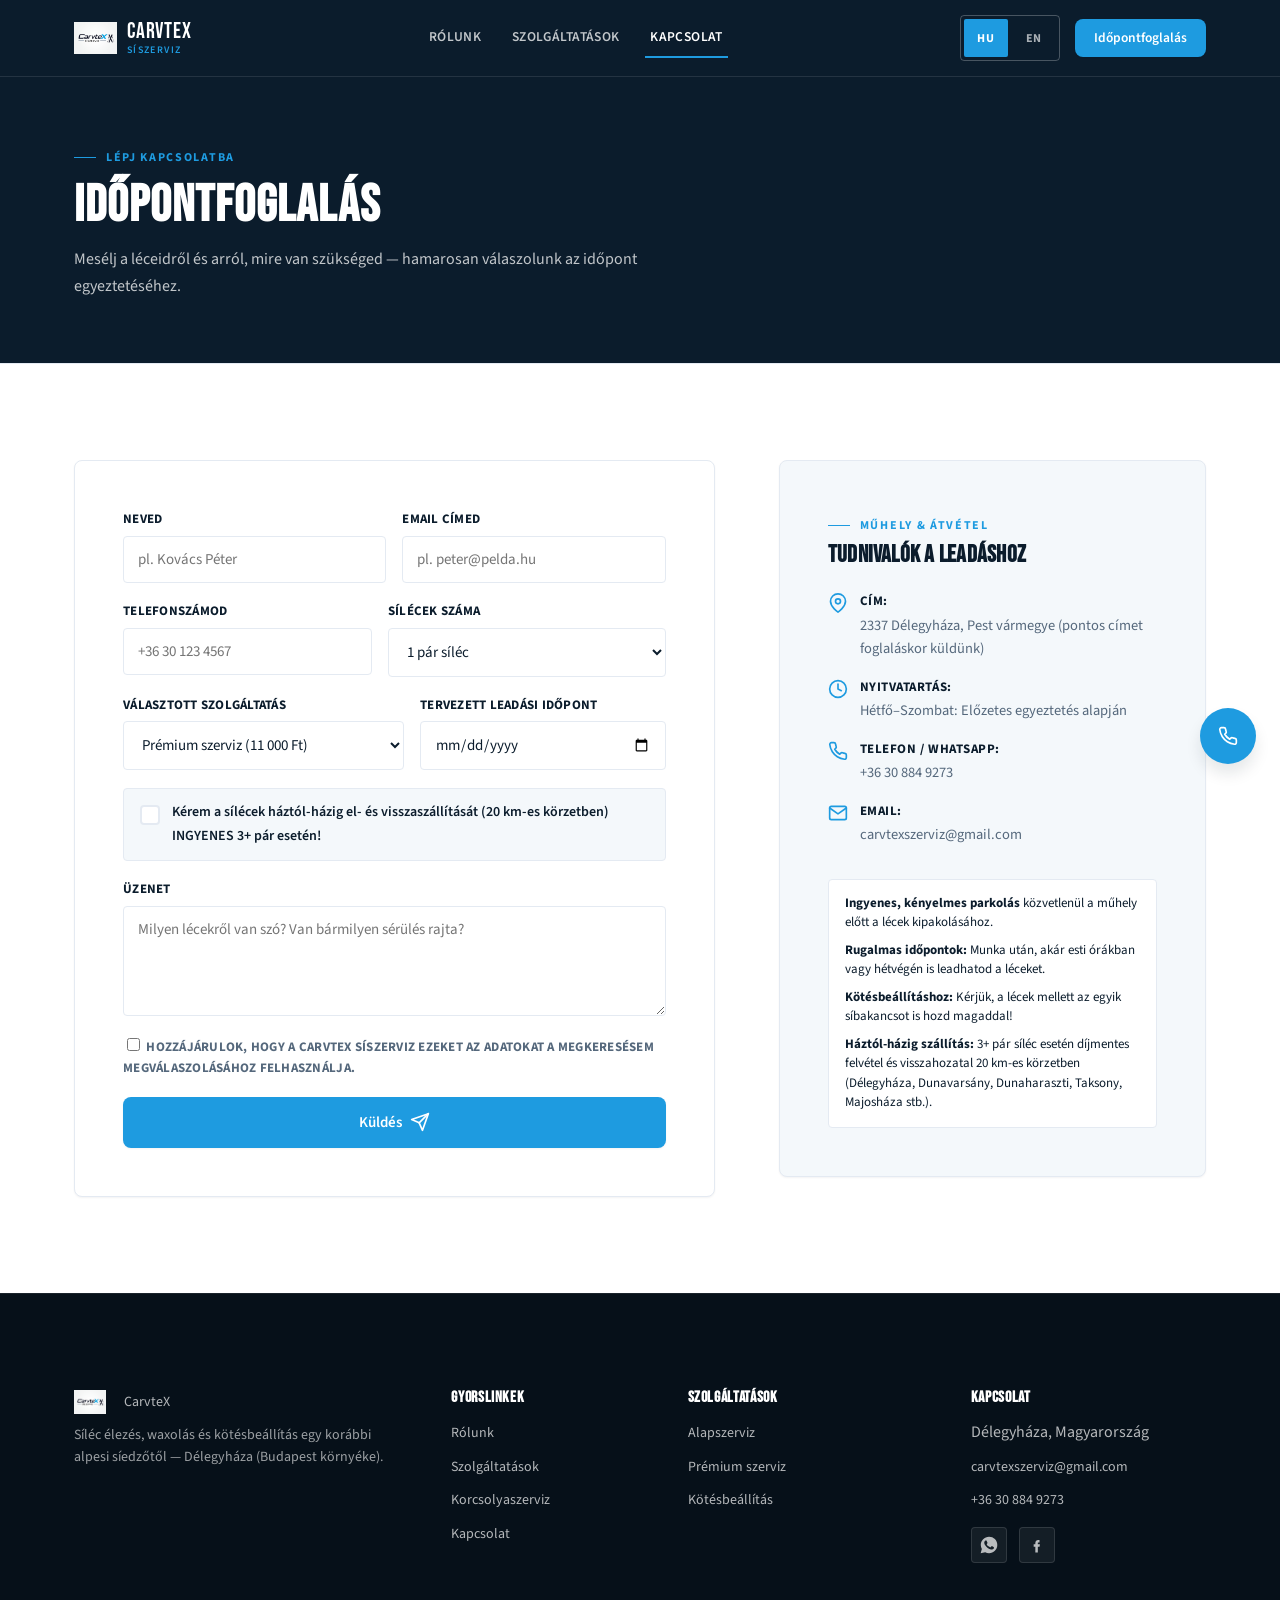
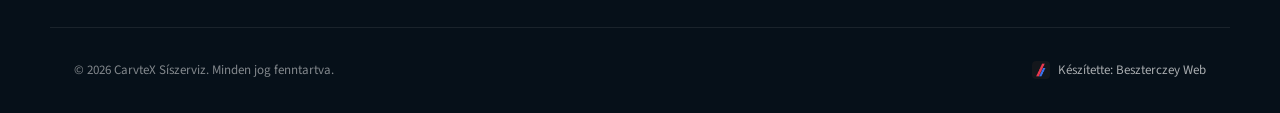
==== commit 352a2b81: "fix(contact): streamline top nav links to primary triad" ====
--- a/kapcsolat.html
+++ b/kapcsolat.html
@@ -88,7 +88,6 @@
     <nav class="nav-links" id="navLinks" aria-label="Primary">
       <a href="/#about" data-i18n="navAbout">Rólunk</a>
       <a href="/szolgaltatasok" data-i18n="navServices">Szolgáltatások</a>
-      <a href="/szolgaltatasok#skates" data-i18n="navSkates">Korcsolyaszerviz</a>
       <a href="/kapcsolat" aria-current="page" data-i18n="navContact">Kapcsolat</a>
       <a href="/kapcsolat" class="btn btn-primary mobile-cta" data-i18n="navBook">Időpontfoglalás</a>
     </nav>
@@ -323,4 +322,4 @@
 <script src="/main.js"></script>
 <script src="/contact-form.js"></script>
 </body>
-</html>
+</html>
--- a/styles.css
+++ b/styles.css
@@ -17,7 +17,7 @@
    820  — (legacy, same intent as 860 — footer-grid 2-col still uses this exact value)
    860  — small-desktop/tablet boundary (hero-content, ski-step, service-grid)
    900  — small-desktop/tablet boundary (contact-grid)
-   920  — nav collapse boundary (mobile menu, mobile CTA)
+   960  — nav collapse boundary (mobile menu, mobile CTA)
    ------------------------------------------- */
 
 :root{
@@ -74,7 +74,7 @@
 }
 /* Set by main.js while the mobile fullscreen nav is open, so the page
    behind it can't be scrolled with it still showing. nav-toggle (the only
-   control that can add this class) is display:none above the 920px nav
+   control that can add this class) is display:none above the 960px nav
    breakpoint, so this never engages on desktop. */
 body.nav-open{overflow:hidden;}
 img,svg{display:block;max-width:100%;}
@@ -110,7 +110,7 @@
 .section-head h2{font-size:clamp(28px,4.4vw,46px);color:var(--color-primary);}
 .section-head p{margin-top:16px;color:var(--color-text-muted);font-size:16px;line-height:1.65;}
 
-section{padding:var(--space-3xl) 0;border-top:1px solid var(--color-border);}
+section{padding:var(--space-3xl) 0;border-top:1px solid var(--color-border);scroll-margin-top:calc(var(--nav-h) + 16px);}
 section:first-of-type{border-top:none;}
 @media (max-width:768px){ section{padding:var(--space-2xl) 0;} }
 @media (max-width:480px){
@@ -188,28 +188,29 @@
   background:var(--color-primary);
   border-bottom:1px solid rgba(255,255,255,0.1);
 }
-.nav{height:var(--nav-h);display:flex;align-items:center;justify-content:space-between;}
-.brand{display:flex;align-items:center;gap:10px;color:#fff;}
+.nav{height:var(--nav-h);display:flex;align-items:center;justify-content:space-between;gap:clamp(12px, 1.8vw, 24px);}
+.brand{display:flex;align-items:center;gap:10px;color:#fff;flex-shrink:0;}
 .brand-icon-img{height:32px;width:auto;flex-shrink:0;display:block;}
 .footer-icon-img{height:24px;width:auto;flex-shrink:0;display:inline-block;vertical-align:middle;margin-right:8px;}
 .brand-text{display:flex;flex-direction:column;line-height:1;}
 .brand-name{font-family:var(--font-display);font-size:22px;letter-spacing:0.04em;text-transform:uppercase;color:#fff;}
 .brand-sub{font-family:var(--font-body);font-size:10px;font-weight:600;letter-spacing:0.14em;text-transform:uppercase;color:var(--color-accent);margin-top:2px;}
 
-.nav-links{display:flex;align-items:center;gap:32px;}
+.nav-links{display:flex;align-items:center;gap:clamp(14px, 1.6vw, 28px);flex-shrink:1;}
 .nav-links a{
-  color:rgba(255,255,255,0.75);font-weight:600;font-size:14px;letter-spacing:0.02em;text-transform:uppercase;
-  padding:8px 2px;border-bottom:2px solid transparent;transition:color 180ms ease, border-color 180ms ease;
+  color:rgba(255,255,255,0.75);font-weight:600;font-size:13.5px;letter-spacing:0.03em;text-transform:uppercase;
+  padding:8px clamp(2px, 0.4vw, 6px);white-space:nowrap;border-bottom:2px solid transparent;transition:color 180ms ease, border-color 180ms ease;
 }
 .nav-links a:hover{color:#fff;border-color:var(--color-accent);}
 .nav-links a[aria-current="page"]{color:#fff;border-color:var(--color-accent);}
 
-.nav-actions{display:flex;align-items:center;gap:16px;}
+.nav-actions{display:flex;align-items:center;gap:clamp(10px, 1.2vw, 16px);flex-shrink:0;}
+.nav-actions .btn{padding:9px 18px;font-size:13.5px;min-height:38px;line-height:1;}
 .nav-toggle{
   display:none;background:none;border:none;color:#fff;padding:8px;min-width:44px;min-height:44px;
   align-items:center;justify-content:center;
 }
-@media (max-width:920px){
+@media (max-width:960px){
   .nav-links{
     position:fixed;top:var(--nav-h);left:0;right:0;bottom:0;
     background:var(--color-primary);flex-direction:column;align-items:flex-start;justify-content:flex-start;
@@ -218,13 +219,18 @@
   .nav-links.open{transform:translateX(0);}
   /* .nav-toggle is only visible under this same breakpoint, so body.nav-open
      can never be set from a desktop click — safe to leave unscoped by width. */
-  .nav-links a{display:block;width:100%;padding:16px 2px;font-size:17px;border-bottom:1px solid rgba(255,255,255,0.1);}
+  .nav-links a:not(.btn){display:block;width:100%;padding:16px 2px;font-size:17px;border-bottom:1px solid rgba(255,255,255,0.1);}
   .nav-actions .btn-primary{display:none;}
   .nav-toggle{display:inline-flex;}
-  .nav-links .mobile-cta{display:block;margin-top:var(--space-md);width:auto;border:none;}
+  .nav-links .mobile-cta{
+    display:inline-flex;align-items:center;justify-content:center;
+    width:100%;max-width:300px;margin-top:var(--space-md);
+    padding:13px 24px;font-size:15px;font-weight:700;
+    border-radius:var(--radius-md);border:none;box-sizing:border-box;
+  }
 }
 .mobile-cta{display:none;}
-@media (max-width:920px){ .mobile-cta{display:inline-flex;} }
+@media (max-width:960px){ .mobile-cta{display:inline-flex;} }
 
 .lang-switch{display:flex;align-items:center;gap:4px;border:1px solid rgba(255,255,255,0.25);padding:3px;border-radius:var(--radius-sm);}
 .lang-switch button{
@@ -258,508 +264,434 @@
 #heroSnowCanvas{
   position:absolute;inset:0;width:100%;height:100%;pointer-events:none;z-index:1;display:block;
 }
-
-.hero-content{position:relative;z-index:2;max-width:620px;padding:64px 24px;}
-@media (min-width:860px){ .hero-content{padding-left:8%;} }
-
-/* Wordmark (mountain skyline + lettered "CarvteX" + sub-label) sits
-   directly above the headline as one unified block, centered as a
-   group so the skyline, the word and the sub-label read as one
-   stacked mark rather than three independently-aligned pieces. */
+.hero-content{
+  position:relative;z-index:2;color:#fff;
+  padding:var(--space-3xl) 0 var(--space-2xl);
+  max-width:680px;
+}
+.hero-content h1{
+  font-size:clamp(44px,7.8vw,80px);
+  text-transform:uppercase;margin:0 0 var(--space-md);
+  color:#fff;
+}
+.hero-content h1 span{color:var(--color-accent);}
+.hero-sub{
+  font-size:clamp(16px,2vw,19px);line-height:1.6;color:rgba(255,255,255,0.85);
+  margin-bottom:var(--space-xl);max-width:580px;
+}
+.hero-ctas{display:flex;gap:14px;flex-wrap:wrap;margin-bottom:var(--space-xl);}
+.hero-badges{display:flex;gap:20px;flex-wrap:wrap;}
+.badge{
+  display:inline-flex;align-items:center;gap:8px;font-size:13px;font-weight:600;
+  letter-spacing:0.02em;color:rgba(255,255,255,0.85);
+}
+.badge .icon{width:18px;height:18px;color:var(--color-accent);}
+
+/* Hero brand stamp: big Bebas Neue + silhouette mark */
 .hero-brand{
-  --bw-size:clamp(54px,8.5vw,104px);
-  margin-bottom:var(--space-lg);text-align:center;
-}
-.hero-skyline{display:block;position:relative;overflow:hidden;width:100%;height:clamp(60px,8.5vw,118px);margin-bottom:10px;}
-.hero-brand-icon{display:block;width:100%;height:100%;color:#fff;}
+  display:inline-flex;flex-direction:column;align-items:flex-start;
+  margin-bottom:var(--space-md);
+  user-select:none;
+}
+.hero-skyline{display:block;width:140px;height:auto;color:var(--color-accent);line-height:0;margin-bottom:4px;}
+.hero-brand-icon{width:100%;height:auto;display:block;}
 .hero-brand-word{
-  position:relative;display:inline-block;font-family:var(--font-display);font-size:var(--bw-size);
-  letter-spacing:0.03em;text-transform:uppercase;color:#fff;line-height:0.78;overflow:hidden;
+  font-family:var(--font-display);
+  font-size:clamp(36px,6vw,56px);
+  letter-spacing:0.06em;
+  line-height:0.95;
+  text-transform:uppercase;
+  color:#fff;
+  display:inline-flex;
 }
 .hero-brand-word .accent{color:var(--color-accent);}
 .hero-brand-sub{
-  display:block;margin-top:calc(var(--bw-size) * -0.04);
-  font-family:var(--font-body);font-weight:700;font-size:clamp(13px,1.6vw,17px);
-  letter-spacing:0.34em;text-transform:uppercase;color:var(--color-accent);
-}
-.mask-reveal{display:block;overflow:hidden;}
-.hero-brand-word .mask-reveal{display:inline-block;overflow:hidden;}
-
-.hero-content h1{font-size:clamp(30px,5.2vw,56px);color:#fff;}
-.hero-content h1 span{color:var(--color-accent);}
-.hero-content .hero-sub{max-width:460px;margin-top:18px;color:rgba(255,255,255,0.85);font-size:16.5px;line-height:1.65;}
-.hero-content .hero-ctas{display:flex;gap:14px;flex-wrap:wrap;margin-top:var(--space-lg);}
-.hero-content .hero-badges{
-  display:flex;flex-wrap:wrap;gap:12px 28px;margin-top:var(--space-xl);
-  padding-top:var(--space-lg);border-top:1px solid rgba(255,255,255,0.18);
-}
-.hero-content .hero-badges div{
-  display:flex;align-items:center;gap:10px;font-size:12.5px;letter-spacing:0.03em;text-transform:uppercase;
-  font-weight:700;color:rgba(255,255,255,0.85);
-}
-.hero-content .hero-badges div::before{content:"";width:8px;height:8px;background:var(--color-accent);flex-shrink:0;}
+  font-family:var(--font-body);
+  font-size:clamp(11px,1.4vw,13px);
+  font-weight:700;
+  letter-spacing:0.28em;
+  text-transform:uppercase;
+  color:var(--color-accent);
+  margin-top:4px;
+}
+
+/* Mask reveal on hero load */
+.mask-reveal{display:inline-block;overflow:hidden;vertical-align:bottom;}
+.mask-reveal > span{
+  display:inline-block;
+  transform:translateY(115%);
+  animation:letterUp 700ms cubic-bezier(0.16,1,0.3,1) forwards;
+  animation-delay:calc(var(--i, 0) * 45ms + 120ms);
+}
+@keyframes letterUp{
+  to{transform:translateY(0);}
+}
+
+@media (max-width:860px){
+  .hero{min-height:auto;padding:var(--space-2xl) 0;}
+  .hero-content{padding:var(--space-xl) 0;}
+  .hero-media img{object-position:center 65%;}
+}
 @media (max-width:640px){
-  .hero{min-height:86vh;}
-  .hero{min-height:86dvh;}
-  .hero-content{padding:80px 18px 36px;}
-  .hero-brand{--bw-size:clamp(44px,11vw,72px);margin-bottom:18px;}
-  .hero-skyline{height:clamp(46px,10vw,76px);margin-bottom:6px;}
-  .hero-brand-sub{font-size:clamp(11px,2.6vw,14px);letter-spacing:clamp(0.20em,2vw,0.28em);}
-  .hero-content h1{font-size:clamp(28px,7vw,42px);}
-  .hero-content .hero-sub{font-size:15px;margin-top:12px;line-height:1.55;}
-}
-@media (max-width:480px){
-  .hero-ctas{flex-direction:column;width:100%;gap:10px;}
-  .hero-ctas .btn{width:100%;}
-  .hero-badges{flex-direction:column;gap:8px;margin-top:20px;padding-top:16px;}
-}
-
-@media (prefers-reduced-motion: no-preference){
-  .hero-skyline{clip-path:inset(0 100% 0 0);animation:heroSkylineWipe 1250ms cubic-bezier(0.19,1,0.22,1) 80ms forwards;}
-
-  .mask-reveal > *{
-    display:inline-block;transform:translateY(100%);animation:heroUnveil 900ms cubic-bezier(0.19,1,0.22,1) forwards;
-  }
-  .hero-brand-word .mask-reveal > *{animation-delay:calc(420ms + var(--i) * 95ms);}
-  .hero-brand > .mask-reveal:last-child > *{animation-delay:1060ms;}
-
-  .hero-brand-word{animation:heroLetterSpacing 1300ms cubic-bezier(0.19,1,0.22,1) 420ms forwards;}
-
-  .hero-brand-word::after{
-    content:"";position:absolute;inset:0;pointer-events:none;
-    background:linear-gradient(115deg, transparent 30%, rgba(255,255,255,0.5) 50%, transparent 70%);
-    transform:translateX(-130%);
-    animation:heroShimmer 1000ms cubic-bezier(0.4,0,0.2,1) 1200ms forwards;
-  }
-
-  .hero-content > :not(.hero-brand){opacity:0;transform:translateY(16px);animation:heroRise 750ms var(--ease) forwards;}
-  .hero-content h1{animation-delay:1500ms;}
-  .hero-content .hero-sub{animation-delay:1660ms;}
-  .hero-content .hero-ctas{animation-delay:1820ms;}
-  .hero-content .hero-badges{animation-delay:1950ms;}
-}
-@keyframes heroRise{to{opacity:1;transform:none;}}
-@keyframes heroUnveil{to{transform:translateY(0);}}
-@keyframes heroSkylineWipe{to{clip-path:inset(0 0 0 0);}}
-@keyframes heroLetterSpacing{from{letter-spacing:-0.015em;}to{letter-spacing:0.03em;}}
-@keyframes heroShimmer{to{transform:translateX(130%);}}
-
-/* ---------- Stats Bar (below Hero) ---------- */
-.stats-section{
-  background:var(--color-secondary);color:#fff;padding:var(--space-xl) 0;border-top:1px solid rgba(255,255,255,0.08);
-}
-.stats-grid{
-  display:grid;grid-template-columns:repeat(3,1fr);gap:var(--space-lg);
-}
-.stat-item{
-  display:flex;flex-direction:column;gap:4px;padding-left:var(--space-md);
-  border-left:2px solid var(--color-accent);
-}
-.stat-number{
-  font-family:var(--font-display);font-size:clamp(36px,4.5vw,52px);line-height:1;
-  letter-spacing:0.02em;color:#fff;
+  .hero-content{max-width:100%;}
+  .hero-badges{gap:12px;}
+}
+
+/* ---------- STATS BAND ---------- */
+.stats-section{background:var(--color-primary);border-top:none;padding:var(--space-xl) 0;color:#fff;}
+.stats-grid{display:grid;grid-template-columns:repeat(3,1fr);gap:var(--space-lg);}
+.stat-card{
+  border-left:2px solid var(--color-accent);padding-left:18px;
+}
+.stat-num{
+  display:block;font-family:var(--font-display);font-size:clamp(44px,6vw,64px);
+  line-height:1;color:var(--color-accent);letter-spacing:0.02em;
 }
 .stat-label{
-  font-size:14px;font-weight:600;color:rgba(255,255,255,0.75);letter-spacing:0.02em;
+  display:block;font-size:14px;color:rgba(255,255,255,0.7);margin-top:6px;
+  font-weight:600;text-transform:uppercase;letter-spacing:0.04em;
 }
 @media (max-width:768px){
-  .stats-grid{grid-template-columns:1fr;gap:18px;}
-  .stat-item{padding-left:16px;}
-  .stat-number{font-size:clamp(32px,8vw,46px);}
-  .stat-label{font-size:13.5px;}
-}
-@media (max-width:480px){
-  .stats-section{padding:var(--space-md) 0;}
-}
-
-/* ---------- 3D SKI STORY — sticky canvas, scroll-driven steps ---------- */
-.ski-story{position:relative;background:transparent;border-top:none;--ski-vh:min(68vh,640px);}
-.ski-story{--ski-vh:min(68dvh,640px);} /* dvh fallback-pattern, see .hero above */
-
-.ski-story-sticky{
-  position:sticky;top:var(--nav-h);height:var(--ski-vh);
-  overflow:hidden;z-index:1;pointer-events:none;
-}
-#skiCanvas{
-  position:absolute;inset:0;width:100%;height:100%;display:block;pointer-events:auto;
-  -webkit-mask-image:linear-gradient(to right, transparent 0%, transparent 24%, black 44%, black 100%);
-  mask-image:linear-gradient(to right, transparent 0%, transparent 24%, black 44%, black 100%);
-}
-@media (max-width:859px){
-  #skiCanvas{
-    -webkit-mask-image:linear-gradient(to bottom, transparent 0%, black 12%, black 88%, transparent 100%);
-    mask-image:linear-gradient(to bottom, transparent 0%, black 12%, black 88%, transparent 100%);
-  }
-}
-
-/* 3D Model Loading Progress HUD */
-.ski-loader{
-  position:absolute;right:18%;top:46%;transform:translate(50%,-50%);z-index:4;
-  display:flex;flex-direction:column;align-items:center;gap:10px;
-  background:rgba(11,28,44,0.86);border:1px solid rgba(30,155,224,0.35);
-  padding:18px 26px;border-radius:var(--radius-md);backdrop-filter:blur(8px);
-  color:#fff;pointer-events:none;transition:opacity 360ms ease, transform 360ms ease;
-}
-@media (max-width:859px){
-  .ski-loader{right:50%;}
-}
-.ski-loader-spinner{
-  width:28px;height:28px;border-radius:50%;
-  border:2.5px solid rgba(255,255,255,0.2);border-top-color:var(--color-accent);
-  animation:skiSpin 0.85s linear infinite;
-}
-@keyframes skiSpin{to{transform:rotate(360deg);}}
-.ski-loader-text{font-size:12px;font-weight:700;letter-spacing:0.08em;text-transform:uppercase;color:rgba(255,255,255,0.85);}
-.ski-loader-pct{font-family:var(--font-display);font-size:20px;letter-spacing:0.04em;color:var(--color-accent);}
-.ski-story[data-model-ready="true"] .ski-loader,
-.ski-story.no-webgl .ski-loader{
-  opacity:0;transform:translate(50%,-50%) scale(0.92);pointer-events:none;
-}
-
-.ski-story-fallback{display:none;}
-.ski-story.no-webgl .ski-story-sticky{display:flex;align-items:center;justify-content:center;}
-.ski-story.no-webgl #skiCanvas{display:none;}
-.ski-story.no-webgl .ski-story-fallback{
-  display:flex;flex-direction:column;gap:10px;align-items:center;text-align:center;color:rgba(255,255,255,0.45);
-}
-.ski-story.no-webgl .ski-story-fallback strong{font-family:var(--font-display);font-size:28px;letter-spacing:0.05em;color:rgba(255,255,255,0.7);}
-
-/* Interactive 3-step quick-switcher HUD & drag hint */
-.ski-hud-bottom{
-  position:absolute;right:5%;bottom:22px;z-index:4;
-  display:flex;flex-direction:column;align-items:flex-end;gap:8px;
-  pointer-events:auto;
-}
-.ski-story.no-webgl .ski-hud-bottom{display:none;}
-.ski-step-nav{
-  display:inline-flex;align-items:center;gap:6px;
-  background:rgba(11,28,44,0.85);border:1px solid rgba(255,255,255,0.16);
-  padding:5px;border-radius:var(--radius-md);backdrop-filter:blur(8px);
-}
-.ski-step-btn{
-  border:none;background:transparent;color:rgba(255,255,255,0.7);
-  font-family:var(--font-body);font-weight:700;font-size:12px;letter-spacing:0.04em;text-transform:uppercase;
-  padding:8px 14px;border-radius:var(--radius-sm);min-height:38px;
-  transition:background-color 180ms ease, color 180ms ease;
-}
-.ski-step-btn:hover{color:#fff;background:rgba(255,255,255,0.08);}
-.ski-step-btn.active{background:var(--color-accent);color:#fff;}
-.ski-drag-hint{
-  font-size:11px;font-weight:600;letter-spacing:0.06em;text-transform:uppercase;
-  color:rgba(255,255,255,0.55);
-}
-@media (max-width:640px){
-  .ski-hud-bottom{right:50%;transform:translateX(50%);align-items:center;bottom:14px;width:calc(100% - 32px);}
-  .ski-drag-hint{display:none;}
-}
-
-.ski-story-hint{
-  position:absolute;left:50%;bottom:24px;transform:translateX(-50%);display:flex;flex-direction:column;align-items:center;gap:6px;
-  color:rgba(255,255,255,0.55);font-size:11px;letter-spacing:0.08em;text-transform:uppercase;
-  animation:skiHintBob 1.8s ease-in-out infinite;
-}
-@media (max-width:640px){ .ski-story-hint{display:none;} }
-@keyframes skiHintBob{0%,100%{transform:translate(-50%,0);}50%{transform:translate(-50%,6px);}}
-@media (prefers-reduced-motion: reduce){ .ski-story-hint{animation:none;} }
-
-/* Part-callout arrows over the 3D canvas */
-.ski-annotations{
-  position:absolute;inset:0;z-index:3;pointer-events:none;
-  opacity:0;transition:opacity 360ms ease;
-}
-.ski-story[data-model-ready="true"] .ski-annotations{opacity:1;}
-.ski-story.no-webgl .ski-annotations{display:none;}
-.ski-annotation{
-  position:absolute;left:var(--ax);top:var(--ay);transform:translate(-50%,-50%) scale(0.85);
-  display:flex;align-items:center;gap:9px;opacity:0;
-  transition:opacity 420ms ease, transform 420ms ease;
-}
-.ski-annotation-dot{
-  position:relative;width:12px;height:12px;border-radius:50%;flex-shrink:0;
-  background:var(--color-accent);box-shadow:0 0 0 3px rgba(30,155,224,0.3);
-}
-.ski-annotation-dot::before{
-  content:"";position:absolute;inset:-7px;border-radius:50%;border:1.5px solid var(--color-accent);opacity:0.65;
-}
-@media (prefers-reduced-motion: no-preference){
-  .ski-annotation-dot::before{animation:skiAnnotationPulse 2.1s ease-out infinite;}
-}
-@keyframes skiAnnotationPulse{0%{transform:scale(1);opacity:0.6;}100%{transform:scale(2.4);opacity:0;}}
-.ski-annotation-label{
-  background:rgba(11,28,44,0.88);color:#fff;font-weight:700;font-size:11.5px;letter-spacing:0.05em;
-  text-transform:uppercase;padding:5px 11px;border-radius:999px;white-space:nowrap;
-  border:1px solid rgba(255,255,255,0.16);box-shadow:var(--shadow-sm);
-}
-.ski-story[data-active-part="binding"] .ski-annotation[data-for="binding"],
-.ski-story[data-active-part="steel_edges"] .ski-annotation[data-for="steel_edges"],
-.ski-story[data-active-part="base,sidewall"] .ski-annotation[data-for="base,sidewall"]{
-  opacity:1;transform:translate(-50%,-50%) scale(1);
-}
-@media (max-width:640px){
-  .ski-annotations{display:none;}
-}
-
-.ski-story-steps{position:relative;z-index:2;margin-top:calc(-1 * var(--ski-vh));pointer-events:none;}
-.ski-step{
-  min-height:var(--ski-vh);display:flex;flex-direction:column;justify-content:center;
-  max-width:490px;padding:0 24px;pointer-events:none;opacity:0;
-  transform:translateY(10px);transition:opacity 350ms ease, transform 350ms ease;
-}
-.ski-step.active{opacity:1;transform:none;pointer-events:auto;}
-@media (min-width:860px){ .ski-step{padding:0 0 0 6%;} }
-.ski-step-card{
-  background:rgba(11,28,44,0.88);
-  border:1px solid rgba(255,255,255,0.14);
-  border-left:4px solid var(--color-accent);
-  border-radius:var(--radius-md);
-  padding:28px 30px;
-  box-shadow:var(--shadow-xl);
-  backdrop-filter:blur(12px);
-  -webkit-backdrop-filter:blur(12px);
-}
-.ski-step .eyebrow{color:var(--color-accent);}
-.ski-step h2{font-size:clamp(30px,4.5vw,48px);color:#fff;margin-top:12px;text-wrap:balance;}
-.ski-step .hero-sub,.ski-step p{max-width:430px;margin-top:14px;color:rgba(255,255,255,0.88);font-size:16px;line-height:1.65;}
-.ski-step-specs{
-  display:flex;flex-wrap:wrap;gap:8px;margin-top:18px;padding-top:16px;
-  border-top:1px solid rgba(255,255,255,0.12);
-}
-.ski-spec-pill{
-  display:inline-flex;align-items:center;gap:6px;
-  background:rgba(30,155,224,0.14);border:1px solid rgba(30,155,224,0.35);
-  color:#fff;font-size:12px;font-weight:700;letter-spacing:0.03em;
-  padding:5px 11px;border-radius:var(--radius-sm);
-}
-.ski-spec-pill svg{width:14px;height:14px;color:var(--color-accent);flex-shrink:0;}
-.ski-step .hero-ctas{display:flex;gap:14px;flex-wrap:wrap;margin-top:20px;}
-
-@media (max-width:859px){
-  .ski-story{--ski-vh:min(84vh,640px);--ski-vh:min(84dvh,640px);}
-  .ski-step{
-    justify-content:flex-end;
-    padding:0 16px 74px;
-    max-width:520px;
-    margin:0 auto;
-  }
-  .ski-step-card{
-    padding:16px 18px;
-    background:rgba(11,28,44,0.92);
-    box-shadow:0 12px 32px rgba(0,0,0,0.45);
-  }
-  .ski-step h2{
-    font-size:clamp(21px,5vw,28px);
-    margin-top:6px;
-    line-height:1.15;
-  }
-  .ski-step .hero-sub,.ski-step p{
-    font-size:14px;
-    line-height:1.5;
-    margin-top:8px;
-    max-width:100%;
-  }
-  .ski-step-specs{
-    margin-top:10px;
-    padding-top:10px;
-    gap:6px;
-  }
-  .ski-spec-pill{
-    font-size:11px;
-    padding:4px 8px;
-  }
-  .ski-step .hero-ctas{
-    margin-top:12px;
-  }
-  .ski-step .btn{
-    width:100%;
-    min-height:42px;
-    padding:10px 16px;
-    font-size:14px;
-  }
-}
-@media (max-width:640px){
-  .ski-hud-bottom{
-    right:50%;
-    transform:translateX(50%);
-    align-items:center;
-    bottom:12px;
-    width:calc(100% - 32px);
-    max-width:400px;
-  }
-  .ski-step-nav{
-    width:100%;
-    display:flex;
-    justify-content:space-between;
-    gap:4px;
-    padding:4px;
-  }
-  .ski-step-btn{
-    flex:1 1 0;
-    text-align:center;
-    padding:7px 4px;
-    font-size:11px;
-    min-height:36px;
-    white-space:nowrap;
-  }
-}
-
-/* ---------- 3D Card Tilt & Radial Spotlight ([data-tilt]) ---------- */
-[data-tilt]{
-  position:relative;
+  .stats-grid{grid-template-columns:1fr;gap:var(--space-md);}
+}
+
+/* ---------- ABOUT SECTION ---------- */
+.about-grid{display:grid;grid-template-columns:1.2fr 0.8fr;gap:var(--space-2xl);align-items:center;}
+.about-text h2{font-size:clamp(32px,5vw,52px);margin:0 0 var(--space-md);color:var(--color-primary);}
+.about-text .lead{font-size:19px;font-weight:600;color:var(--color-primary);margin-bottom:var(--space-md);line-height:1.5;}
+.about-text p{color:var(--color-text-muted);margin-bottom:16px;line-height:1.7;}
+.about-tags{display:flex;gap:10px;flex-wrap:wrap;margin:var(--space-md) 0 var(--space-lg);}
+.about-tag{
+  background:var(--color-card);border:1px solid var(--color-border);
+  padding:6px 14px;border-radius:var(--radius-sm);font-size:13px;font-weight:600;
+  color:var(--color-primary);letter-spacing:0.02em;
+}
+.about-cta-row{margin-top:var(--space-md);}
+.about-card{
+  position:relative;border-radius:var(--radius-md);overflow:hidden;
+  box-shadow:var(--shadow-xl);border:1px solid var(--color-border);background:#fff;
   transform-style:preserve-3d;
-  transition:transform 360ms cubic-bezier(0.22,1,0.36,1), box-shadow 360ms ease, background-color 200ms ease, border-color 200ms ease;
-  will-change:transform;
-  overflow:hidden;
-}
-[data-tilt]::after{
-  content:"";position:absolute;inset:0;pointer-events:none;
-  background:radial-gradient(360px circle at var(--spot-x, 50%) var(--spot-y, 50%), rgba(30,155,224,0.11), transparent 70%);
-  opacity:0;transition:opacity 250ms ease;
-}
-@media (hover:hover) and (prefers-reduced-motion: no-preference){
-  [data-tilt]:hover{box-shadow:var(--shadow-lg);z-index:2;}
-  [data-tilt]:hover::after{opacity:1;}
-}
-
-/* ---------- Process ("Hogyan működik?") ---------- */
-.process-grid{
-  display:grid;grid-template-columns:repeat(3,1fr);gap:var(--space-md);
-}
+  transition:transform 220ms ease;
+}
+.about-portrait-img{width:100%;height:auto;display:block;aspect-ratio:4/5;object-fit:cover;object-position:center 20%;}
+.about-card-badge{
+  position:absolute;bottom:0;left:0;right:0;
+  background:linear-gradient(to top, rgba(11,28,44,0.95) 0%, rgba(11,28,44,0.7) 60%, transparent 100%);
+  color:#fff;padding:40px 20px 18px;
+}
+.about-card-badge strong{display:block;font-size:18px;font-weight:700;}
+.about-card-badge span{display:block;font-size:12px;color:var(--color-accent);text-transform:uppercase;letter-spacing:0.08em;margin-top:2px;}
+
+@media (max-width:760px){
+  .about-grid{grid-template-columns:1fr;gap:var(--space-xl);}
+}
+
+/* ---------- PROCESS (3 steps) ---------- */
+.process-grid{display:grid;grid-template-columns:repeat(3,1fr);gap:var(--space-lg);}
 .process-card{
-  background:var(--color-card);border:1px solid var(--color-border);
-  padding:var(--space-xl) var(--space-lg);border-radius:var(--radius-sm);
-  display:flex;flex-direction:column;gap:12px;
-}
-.process-step-num{
-  font-family:var(--font-display);font-size:34px;line-height:1;
-  color:var(--color-accent);letter-spacing:0.04em;
-}
-.process-card h3{
-  font-family:var(--font-body);font-weight:700;font-size:19px;text-transform:none;
-  letter-spacing:0;color:var(--color-primary);
-}
-.process-card p{
-  color:var(--color-text-muted);font-size:15px;line-height:1.65;
-}
-@media (max-width:1060px) and (min-width:861px){
-  .process-grid{gap:16px;}
-  .process-card{padding:30px 18px;}
-  .process-card h3{font-size:17.5px;}
-}
-@media (max-width:860px){
-  .process-grid{grid-template-columns:1fr;gap:16px;}
-  .process-card{padding:24px 20px;}
-  .process-step-num{font-size:28px;}
-}
-
-/* ---------- Services (3D tilt cards, checklist, featured tier) ---------- */
-.service-grid{display:grid;grid-template-columns:repeat(3,1fr);gap:var(--space-md);align-items:stretch;}
+  background:#fff;border:1px solid var(--color-border);border-radius:var(--radius-md);
+  padding:var(--space-xl) var(--space-lg);position:relative;
+  transition:border-color 200ms ease, box-shadow 200ms ease, transform 200ms ease;
+}
+.process-card:hover{
+  border-color:var(--color-accent);box-shadow:var(--shadow-lg);transform:translateY(-2px);
+}
+.process-step{
+  font-family:var(--font-display);font-size:56px;line-height:1;
+  color:rgba(30,155,224,0.22);letter-spacing:0.02em;margin-bottom:var(--space-sm);
+}
+.process-card h3{font-size:22px;margin:0 0 10px;color:var(--color-primary);}
+.process-card p{color:var(--color-text-muted);font-size:15px;line-height:1.6;}
+@media (max-width:768px){
+  .process-grid{grid-template-columns:1fr;gap:var(--space-md);}
+}
+
+/* ---------- SERVICE GRID (Cards) ---------- */
+.service-grid{display:grid;grid-template-columns:repeat(3,1fr);gap:var(--space-lg);}
 .service-card{
-  background:#fff;border:1px solid var(--color-border);border-radius:var(--radius-sm);
-  padding:var(--space-xl) var(--space-lg);display:flex;flex-direction:column;
-}
-.service-card:hover{background:var(--color-card);}
+  background:#fff;border:1px solid var(--color-border);border-radius:var(--radius-md);
+  padding:var(--space-xl) var(--space-lg);display:flex;flex-direction:column;position:relative;
+  transition:border-color 200ms ease, box-shadow 200ms ease, transform 200ms ease;
+}
+.service-card:hover{
+  border-color:var(--color-accent);box-shadow:var(--shadow-lg);transform:translateY(-2px);
+}
 .service-card--featured{
   border:2px solid var(--color-accent);background:var(--color-card);
   box-shadow:var(--shadow-md);
 }
-.service-card-top{display:flex;align-items:center;justify-content:space-between;gap:12px;}
-.service-index{font-family:var(--font-display);font-size:18px;letter-spacing:0.08em;color:var(--color-accent);}
 .service-badge{
-  background:var(--color-accent);color:#fff;font-size:11px;font-weight:700;
-  letter-spacing:0.08em;text-transform:uppercase;padding:4px 10px;border-radius:var(--radius-sm);
-}
-.service-meta-pill{
-  display:inline-flex;align-items:center;gap:6px;margin-top:12px;
-  font-size:12px;font-weight:700;color:var(--color-text-muted);letter-spacing:0.02em;
-}
-.service-meta-pill svg{width:14px;height:14px;color:var(--color-accent);flex-shrink:0;}
-.service-card h3{margin-top:10px;font-family:var(--font-body);font-weight:700;text-transform:none;letter-spacing:0;font-size:21px;color:var(--color-primary);}
-.service-card p{margin-top:10px;color:var(--color-text-muted);font-size:15px;line-height:1.6;}
-.service-features{
-  margin-top:var(--space-md);padding-top:var(--space-md);border-top:1px solid var(--color-border);
-  display:flex;flex-direction:column;gap:10px;flex-grow:1;
-}
-.service-features li{
-  display:flex;align-items:flex-start;gap:10px;font-size:14px;color:var(--color-text);font-weight:500;
-}
-.service-features li svg{
-  width:17px;height:17px;color:var(--color-accent);flex-shrink:0;margin-top:2px;
-}
-.service-card .card-link{
-  display:inline-flex;align-items:center;gap:6px;margin-top:var(--space-lg);
-  font-weight:700;font-size:14px;color:var(--color-primary);min-height:44px;
-}
-.service-card--featured .card-link{color:var(--color-accent-dark);}
-.service-card .card-link .icon{width:16px;height:16px;transition:transform 180ms ease;}
-.service-card:hover .card-link .icon{transform:translateX(4px);}
-.home-services-actions{
-  margin-top:var(--space-xl);display:flex;justify-content:center;
-}
-@media (max-width:1060px) and (min-width:861px){
-  .service-grid{gap:16px;}
-  .service-card{padding:30px 18px;}
-  .service-card h3{font-size:19px;}
-  .service-meta-pill{font-size:11.5px;}
-  .service-features li{font-size:13px;gap:8px;}
-}
+  display:inline-block;align-self:flex-start;background:var(--color-accent);color:#fff;
+  font-size:11px;font-weight:700;letter-spacing:0.08em;text-transform:uppercase;
+  padding:4px 10px;border-radius:var(--radius-sm);margin-bottom:12px;
+}
+.service-card h3{font-size:28px;margin:0 0 12px;color:var(--color-primary);}
+.service-card p{color:var(--color-text-muted);font-size:15px;line-height:1.6;margin-bottom:var(--space-lg);}
+.service-features{list-style:none;padding:0;margin:0 0 var(--space-xl);display:flex;flex-direction:column;gap:10px;flex-grow:1;}
+.service-features li{display:flex;align-items:flex-start;gap:10px;font-size:14px;color:var(--color-text);}
+.service-features .icon{width:16px;height:16px;color:var(--color-accent);margin-top:3px;}
+.service-card .btn{width:100%;margin-top:auto;}
+.home-services-more{margin-top:var(--space-xl);text-align:center;}
 @media (max-width:860px){
-  .service-grid{grid-template-columns:1fr;gap:20px;}
-  .service-card{padding:26px 20px;}
-  .home-services-actions{margin-top:28px;}
-  .home-services-actions .btn{width:100%;text-align:center;}
-}
-@media (max-width:480px){
-  .service-card{padding:20px 16px;}
-  .service-card h3{font-size:18.5px;}
-  .service-meta-pill{font-size:11px;}
-  .service-features{gap:8px;margin-top:14px;padding-top:14px;}
-  .service-features li{font-size:13px;}
-  .service-card .card-link{margin-top:18px;}
-}
-
-/* ---------- Step #3: Interactive Before / After Ski Restoration Slider ---------- */
-.ba-section{background:var(--color-card);}
-.ba-header-bar{
-  display:flex;align-items:flex-end;justify-content:space-between;flex-wrap:wrap;
-  gap:var(--space-md);margin-bottom:var(--space-lg);
-}
-.ba-header-bar .section-head{margin-bottom:0;}
-.ba-presets{
-  display:inline-flex;align-items:center;gap:6px;flex-wrap:wrap;
-  background:#fff;border:1px solid var(--color-border);padding:5px;border-radius:var(--radius-md);
+  .service-grid{grid-template-columns:1fr;gap:var(--space-md);}
+}
+
+/* ---------- MULTI-PAIR DISCOUNT & PICKUP BANNER ---------- */
+.multi-pair-banner {
+  margin-top: var(--space-3xl);
+  background: linear-gradient(135deg, #0B1C2C 0%, #13283D 60%, #173652 100%);
+  border: 1px solid rgba(30,155,224,0.3);
+  border-radius: var(--radius-md);
+  padding: var(--space-xl) var(--space-xl);
+  color: #fff;
+  display: grid;
+  grid-template-columns: 1fr auto;
+  gap: var(--space-xl);
+  align-items: center;
+  box-shadow: var(--shadow-lg);
+  position: relative;
+  overflow: hidden;
+}
+.multi-pair-banner::after {
+  content: "";
+  position: absolute;
+  top: -50%;
+  right: -10%;
+  width: 400px;
+  height: 400px;
+  background: radial-gradient(circle, rgba(30,155,224,0.18) 0%, transparent 70%);
+  pointer-events: none;
+}
+.mp-badge {
+  display: inline-block;
+  background: rgba(30,155,224,0.2);
+  border: 1px solid var(--color-accent);
+  color: #38bdf8;
+  font-size: 11px;
+  font-weight: 800;
+  letter-spacing: 0.1em;
+  text-transform: uppercase;
+  padding: 4px 12px;
+  border-radius: var(--radius-sm);
+  margin-bottom: 12px;
+}
+.multi-pair-banner h3 {
+  font-size: clamp(24px, 3.6vw, 36px);
+  color: #fff;
+  margin: 0 0 10px 0;
+}
+.multi-pair-banner p {
+  color: rgba(255,255,255,0.8);
+  font-size: 15.5px;
+  line-height: 1.6;
+  max-width: 720px;
+  margin-bottom: var(--space-lg);
+}
+.mp-perks {
+  display: grid;
+  grid-template-columns: repeat(3, 1fr);
+  gap: var(--space-md);
+  margin-bottom: var(--space-md);
+}
+.mp-perk-item {
+  background: rgba(255,255,255,0.06);
+  border: 1px solid rgba(255,255,255,0.12);
+  border-radius: var(--radius-sm);
+  padding: 14px 16px;
+  display: flex;
+  align-items: center;
+  gap: 12px;
+  transition: transform 180ms ease, border-color 180ms ease;
+}
+.mp-perk-item:hover {
+  transform: translateY(-2px);
+  border-color: rgba(30,155,224,0.5);
+}
+.mp-perk-highlight {
+  background: rgba(30,155,224,0.15);
+  border-color: var(--color-accent);
+}
+.mp-perk-icon {
+  font-size: 24px;
+  line-height: 1;
+  flex-shrink: 0;
+}
+.mp-perk-item strong {
+  display: block;
+  font-size: 14.5px;
+  color: #fff;
+  margin-bottom: 2px;
+}
+.mp-perk-item span {
+  display: block;
+  font-size: 12.5px;
+  color: rgba(255,255,255,0.7);
+  line-height: 1.35;
+}
+.mp-towns {
+  font-size: 12.5px;
+  color: rgba(255,255,255,0.65);
+  display: flex;
+  flex-wrap: wrap;
+  gap: 6px;
+  align-items: center;
+  padding-top: 8px;
+  border-top: 1px solid rgba(255,255,255,0.1);
+}
+.mp-towns-label {
+  font-weight: 700;
+  color: #38bdf8;
+  text-transform: uppercase;
+  letter-spacing: 0.05em;
+  font-size: 11px;
+}
+.mp-banner-cta {
+  flex-shrink: 0;
+  position: relative;
+  z-index: 1;
+}
+
+@media (max-width: 900px) {
+  .multi-pair-banner {
+    grid-template-columns: 1fr;
+    padding: var(--space-lg);
+    gap: var(--space-lg);
+  }
+  .mp-perks {
+    grid-template-columns: 1fr;
+  }
+}
+
+/* ---------- 3D SKI STORY (Sticky Canvas + Stepped Scroll) ---------- */
+.ski-story-section{
+  /* background removed: visual continuity handled by .services-visual-hero */
+  background:transparent;
+  padding:0;
+  border-top:none;
+}
+.ski-story-container{position:relative;}
+.ski-story-sticky{
+  position:sticky;top:var(--nav-h);height:calc(100vh - var(--nav-h));
+  display:flex;flex-direction:column;justify-content:center;align-items:center;
+  pointer-events:none;z-index:2;
+}
+.ski-viewer-wrap{
+  position:relative;width:100%;height:min(58vh,520px);
+  pointer-events:auto;cursor:grab;touch-action:none;
+}
+.ski-viewer-wrap:active{cursor:grabbing;}
+#skiCanvas{width:100%;height:100%;display:block;outline:none;}
+.ski-loading, .ski-fallback{
+  position:absolute;inset:0;display:flex;flex-direction:column;
+  align-items:center;justify-content:center;gap:12px;
+  color:#fff;background:transparent;font-size:14px;
+}
+.ski-loading{background:transparent;}
+.ski-loading.hidden{display:none;}
+.ski-fallback{display:none;}
+.ski-fallback.visible{display:flex;padding:24px;text-align:center;}
+.spinner{
+  width:28px;height:28px;border:3px solid rgba(255,255,255,0.2);
+  border-top-color:var(--color-accent);border-radius:50%;
+  animation:spin 800ms linear infinite;
+}
+@keyframes spin{ to{transform:rotate(360deg);} }
+.ski-drag-hint{
+  position:absolute;bottom:8px;left:50%;transform:translateX(-50%);
+  background:rgba(11,28,44,0.75);border:1px solid rgba(255,255,255,0.15);
+  backdrop-filter:blur(6px);color:rgba(255,255,255,0.8);padding:6px 14px;
+  border-radius:20px;font-size:12px;display:flex;align-items:center;gap:6px;
+  pointer-events:none;transition:opacity 300ms ease;white-space:nowrap;
+}
+.ski-drag-hint.hidden{opacity:0;}
+
+.ski-step-nav{
+  display:flex;gap:8px;margin-top:16px;pointer-events:auto;z-index:3;
+}
+.ski-step-btn{
+  background:rgba(11,28,44,0.7);border:1px solid rgba(255,255,255,0.15);
+  color:rgba(255,255,255,0.7);padding:8px 16px;border-radius:var(--radius-sm);
+  font-size:13px;font-weight:700;letter-spacing:0.04em;text-transform:uppercase;
+  transition:all 200ms ease;
+}
+.ski-step-btn:hover{color:#fff;border-color:rgba(255,255,255,0.4);}
+.ski-step-btn.active{background:var(--color-accent);border-color:var(--color-accent);color:#fff;}
+
+.ski-story-scroll{
+  position:relative;z-index:3;margin-top:-35vh;padding-bottom:15vh;
+  max-width:520px;pointer-events:none;
+}
+.ski-step-card{
+  /* Frosted navy card with an accent left-rail - stands off clearly
+     against the dark workshop photo background without feeling heavy */
+  background:rgba(11,28,44,0.88);
+  border:1px solid rgba(255,255,255,0.12);
+  border-left:3px solid var(--color-accent);
+  border-radius:var(--radius-md);
+  padding:var(--space-xl) var(--space-lg);
+  margin-bottom:60vh;
+  box-shadow:0 12px 32px rgba(0,0,0,0.45);
+  backdrop-filter:blur(10px);
+  pointer-events:auto;
+  opacity:0.35;transform:translateY(20px);
+  transition:opacity 320ms ease, transform 320ms ease;
+}
+.ski-step-card:last-child{margin-bottom:10vh;}
+.ski-step-card.active{opacity:1;transform:translateY(0);}
+.ski-step-card h3{font-size:26px;color:#fff;margin:10px 0 12px;}
+.ski-step-card p{color:rgba(255,255,255,0.85);font-size:15.5px;line-height:1.65;}
+
+@media (max-width:860px){
+  .ski-story-sticky{height:auto;top:var(--nav-h);padding:var(--space-md) 0;}
+  .ski-viewer-wrap{height:320px;}
+  .ski-story-scroll{margin-top:0;max-width:100%;}
+  .ski-step-card{margin-bottom:var(--space-xl);opacity:1;transform:none;}
+}
+
+/* ---------- STEP #2: INTERACTIVE BEFORE / AFTER RESTORATION SLIDER ---------- */
+.before-after-section{
+  background:var(--color-primary);color:#fff;border-top:none;
+  padding:var(--space-3xl) 0;position:relative;
+}
+.before-after-section h2{color:#fff;}
+.before-after-section .section-head p{color:rgba(255,255,255,0.75);}
+
+.ba-preset-controls{
+  display:flex;justify-content:center;gap:10px;margin-bottom:var(--space-xl);
+  flex-wrap:wrap;
 }
 .ba-preset-btn{
-  border:none;background:transparent;color:var(--color-text-muted);
-  font-weight:700;font-size:12.5px;letter-spacing:0.03em;text-transform:uppercase;
-  padding:8px 14px;border-radius:var(--radius-sm);min-height:40px;
-  transition:background-color 180ms ease, color 180ms ease;
-}
-.ba-preset-btn:hover{color:var(--color-primary);background:var(--color-card);}
-.ba-preset-btn.active{background:var(--color-primary);color:#fff;}
-
-.ba-stage{
-  position:relative;--ba-pos:50%;
-  border-radius:var(--radius-md);overflow:hidden;
-  border:1px solid var(--color-border);box-shadow:var(--shadow-lg);
-  background:var(--color-primary);user-select:none;
-}
-.ba-viewport{
-  position:relative;width:100%;height:380px;overflow:hidden;
+  background:rgba(255,255,255,0.06);border:1px solid rgba(255,255,255,0.2);
+  color:rgba(255,255,255,0.85);padding:10px 18px;border-radius:var(--radius-sm);
+  font-size:13px;font-weight:700;letter-spacing:0.04em;text-transform:uppercase;
+  transition:all 200ms ease;
+}
+.ba-preset-btn:hover{background:rgba(255,255,255,0.12);color:#fff;border-color:rgba(255,255,255,0.4);}
+.ba-preset-btn.active{
+  background:var(--color-secondary);border-color:var(--color-accent);color:#fff;
+  box-shadow:0 0 0 1px var(--color-accent);
+}
+
+.before-after-wrapper{max-width:980px;margin:0 auto;position:relative;}
+.before-after-container{
+  position:relative;width:100%;height:320px;
+  background:#020617;border-radius:var(--radius-md);overflow:hidden;
+  border:1px solid rgba(255,255,255,0.15);box-shadow:var(--shadow-xl);
+  user-select:none;touch-action:none;cursor:ew-resize;
 }
 .ba-layer{
-  position:absolute;inset:0;width:100%;height:100%;
-  display:flex;align-items:center;justify-content:center;
-}
-.ba-layer-before{
-  background:radial-gradient(circle at 30% 50%, #2a333d 0%, #161d24 100%);
-}
-.ba-layer-after{
-  background:radial-gradient(circle at 70% 50%, #102a42 0%, #071320 100%);
-  clip-path:inset(0 0 0 var(--ba-pos));
-}
-.ba-svg{
-  width:100%;height:100%;display:block;
-}
+  position:absolute;inset:0;width:100%;height:100%;overflow:hidden;
+}
+.ba-before{
+  /* Clipped dynamically via clip-path in main.js based on slider position */
+  clip-path:inset(0 0 0 0);
+  z-index:2;
+}
+.ba-after{z-index:1;}
+
+.ba-ski-svg-wrap{width:100%;height:100%;display:flex;align-items:center;justify-content:center;padding:10px 20px;}
+.ba-ski-svg{width:100%;height:100%;max-height:260px;display:block;}
+
 .ba-tag{
   position:absolute;top:18px;z-index:3;
   font-size:11.5px;font-weight:700;letter-spacing:0.08em;text-transform:uppercase;
@@ -774,79 +706,67 @@
 }
 .ba-tag-before{
   left:18px;background:rgba(245,30,38,0.9);color:#f59e0b;
-  border:1px solid rgba(245,158,11,0.4);
+  border:1px solid rgba(245,158,11,0.5);
+  box-shadow:0 2px 8px rgba(0,0,0,0.4);
 }
 .ba-tag-after{
-  right:18px;background:rgba(11,28,44,0.92);color:var(--color-accent);
-  border:1px solid rgba(30,155,224,0.45);
-}
-
-.ba-divider{
-  position:absolute;top:0;bottom:0;left:var(--ba-pos);z-index:4;
-  width:2px;background:var(--color-accent);transform:translateX(-50%);
-  box-shadow:0 0 14px rgba(30,155,224,0.8);pointer-events:none;
-}
+  right:18px;background:rgba(14,165,233,0.95);color:#fff;
+  border:1px solid rgba(56,189,248,0.6);
+  box-shadow:0 2px 8px rgba(0,0,0,0.4);
+}
+
+.ba-spec-callout{
+  position:absolute;bottom:18px;z-index:3;pointer-events:none;
+  background:rgba(11,28,44,0.85);backdrop-filter:blur(6px);
+  padding:8px 14px;border-radius:var(--radius-sm);
+  display:flex;flex-direction:column;gap:2px;max-width:280px;
+}
+.ba-spec-before{left:18px;border:1px solid rgba(245,158,11,0.4);}
+.ba-spec-before .spec-title{color:#f59e0b;font-weight:700;font-size:12.5px;text-transform:uppercase;letter-spacing:0.04em;}
+.ba-spec-before .spec-desc{color:rgba(255,255,255,0.7);font-size:11.5px;line-height:1.35;}
+
+.ba-spec-after{right:18px;border:1px solid rgba(56,189,248,0.5);text-align:right;}
+.ba-spec-after .spec-title{color:#38bdf8;font-weight:700;font-size:12.5px;text-transform:uppercase;letter-spacing:0.04em;}
+.ba-spec-after .spec-desc{color:rgba(255,255,255,0.7);font-size:11.5px;line-height:1.35;}
+
 .ba-handle{
+  position:absolute;top:0;bottom:0;width:4px;
+  background:var(--color-accent);z-index:10;pointer-events:none;
+  /* Left set dynamically via style.left = pos + '%' */
+  left:50%;transform:translateX(-50%);
+  box-shadow:0 0 12px rgba(30,155,224,0.8);
+}
+.ba-handle-line{width:100%;height:100%;background:#38bdf8;}
+.ba-handle-button{
   position:absolute;top:50%;left:50%;transform:translate(-50%,-50%);
-  width:46px;height:46px;border-radius:50%;
-  background:var(--color-accent);color:#fff;
-  border:2px solid #fff;box-shadow:var(--shadow-lg);
-  display:flex;align-items:center;justify-content:center;
-  transition:transform 180ms ease, background-color 180ms ease;
-}
-.ba-stage:hover .ba-handle{transform:translate(-50%,-50%) scale(1.06);}
-.ba-range{
-  position:absolute;inset:0;width:100%;height:100%;margin:0;
-  opacity:0;cursor:ew-resize;z-index:5;
-}
-.ba-range:focus-visible ~ .ba-divider .ba-handle{
-  outline:3px solid #fff;outline-offset:3px;
-}
-
-.ba-callouts{
-  display:grid;grid-template-columns:1fr 1fr;gap:var(--space-md);margin-top:var(--space-md);
-}
-.ba-callout-group{
-  display:grid;grid-template-columns:1fr 1fr;gap:12px;
+  width:44px;height:44px;border-radius:50%;background:var(--color-accent);
+  border:3px solid #fff;color:#fff;display:flex;align-items:center;justify-content:center;
+  gap:1px;box-shadow:0 4px 14px rgba(0,0,0,0.5);cursor:ew-resize;
+}
+.ba-handle-button svg{width:14px;height:14px;}
+
+.ba-cards-grid{
+  display:grid;grid-template-columns:repeat(3,1fr);gap:var(--space-md);
+  margin-top:var(--space-xl);
 }
 .ba-callout-card{
-  background:#fff;border:1px solid var(--color-border);border-radius:var(--radius-sm);
-  padding:16px 18px;display:flex;flex-direction:column;gap:6px;
-}
-.ba-callout-card--before{border-left:3px solid #d97706;}
-.ba-callout-card--after{border-left:3px solid var(--color-accent);}
-.ba-callout-card strong{
-  font-size:14.5px;font-weight:700;color:var(--color-primary);
-  display:flex;align-items:center;gap:8px;
-}
-.ba-callout-card--before strong svg{color:#d97706;width:16px;height:16px;flex-shrink:0;}
-.ba-callout-card--after strong svg{color:var(--color-accent);width:16px;height:16px;flex-shrink:0;}
-.ba-callout-card p{font-size:13.5px;color:var(--color-text-muted);line-height:1.55;}
-
-@media (max-width:860px){
-  .ba-header-bar{flex-direction:column;align-items:stretch;gap:16px;}
-  .ba-presets{
-    display:grid;grid-template-columns:repeat(3,1fr);width:100%;gap:4px;padding:4px;
-  }
-  .ba-preset-btn{
-    padding:8px 6px;font-size:11.5px;text-align:center;justify-content:center;min-height:42px;white-space:normal;line-height:1.2;
-  }
-  .ba-viewport{height:290px;}
-  .ba-callouts{grid-template-columns:1fr;gap:14px;}
-}
-@media (max-width:520px){
-  .ba-callout-group{grid-template-columns:1fr;}
-}
-@media (max-width:480px){
-  .ba-viewport{height:230px;}
-  .ba-tag{font-size:10px;padding:4px 8px;top:10px;}
-  .ba-tag-before{left:10px;}
-  .ba-tag-after{right:10px;}
-  .ba-handle{width:36px;height:36px;}
-  .ba-handle svg{width:16px;height:16px;}
-  .ba-preset-btn{font-size:10.5px;padding:6px 2px;}
-  .ba-callout-card{padding:14px;}
-  .ba-callout-card strong{font-size:13.5px;}
+  background:rgba(255,255,255,0.04);border:1px solid rgba(255,255,255,0.1);
+  border-radius:var(--radius-sm);padding:20px;
+  transition:border-color 200ms ease, transform 200ms ease;
+}
+.ba-callout-card:hover{
+  border-color:var(--color-accent);transform:translateY(-2px);
+}
+.ba-card-icon{font-size:22px;margin-bottom:8px;}
+.ba-callout-card h4{font-size:18px;color:#fff;margin:0 0 8px;}
+.ba-callout-card p{color:rgba(255,255,255,0.75);font-size:13.5px;line-height:1.6;margin:0;}
+
+@media (max-width:768px){
+  .before-after-container{height:260px;}
+  .ba-cards-grid{grid-template-columns:1fr;gap:var(--space-sm);}
+  .ba-spec-callout{display:none;}
+  .ba-callout-card{padding:16px;}
+  .ba-callout-card h4{font-size:16px;}
   .ba-callout-card p{font-size:12.5px;}
 }
 
@@ -1091,681 +1011,399 @@
 .finder-grid{
   display:grid;grid-template-columns:1.25fr 0.95fr;gap:var(--space-xl);align-items:start;
 }
+.finder-card{
+  background:#fff;border:1px solid var(--color-border);border-radius:var(--radius-md);
+  padding:var(--space-xl) var(--space-lg);box-shadow:var(--shadow-md);
+}
+.finder-step-progress{
+  display:flex;align-items:center;gap:8px;margin-bottom:var(--space-lg);
+}
+.step-dot{
+  width:12px;height:12px;border-radius:50%;background:var(--color-border);
+  transition:all 200ms ease;
+}
+.step-dot.active{background:var(--color-accent);box-shadow:0 0 0 3px rgba(30,155,224,0.25);}
+.step-line{flex:1;height:2px;background:var(--color-border);}
+
+.finder-step{display:none;}
+.finder-step.active{display:block;}
+.finder-step-num{
+  display:block;font-size:12px;font-weight:700;letter-spacing:0.1em;
+  text-transform:uppercase;color:var(--color-accent);margin-bottom:6px;
+}
+.finder-question{font-size:24px;color:var(--color-primary);margin:0 0 var(--space-md);}
+.finder-options{display:flex;flex-direction:column;gap:12px;}
+.finder-opt{
+  display:flex;align-items:flex-start;gap:14px;background:#fff;border:1.5px solid var(--color-border);
+  border-radius:var(--radius-sm);padding:14px 16px;text-align:left;width:100%;
+  transition:all 180ms ease;cursor:pointer;
+}
+.finder-opt:hover{border-color:var(--color-accent);background:var(--color-card);}
+.finder-opt.selected{border-color:var(--color-accent);background:var(--color-card);box-shadow:var(--shadow-sm);}
+.opt-indicator{
+  width:18px;height:18px;border-radius:50%;border:2px solid var(--color-border);
+  margin-top:2px;flex-shrink:0;transition:all 180ms ease;
+}
+.finder-opt.selected .opt-indicator{border-color:var(--color-accent);background:var(--color-accent);}
+.opt-text strong{display:block;font-size:15px;color:var(--color-primary);margin-bottom:2px;}
+.opt-text span{display:block;font-size:13px;color:var(--color-text-muted);line-height:1.4;}
+
+.finder-result{background:var(--color-primary);color:#fff;border:none;}
+.finder-result-badge{
+  display:inline-block;background:var(--color-accent);color:#fff;
+  font-size:11px;font-weight:700;letter-spacing:0.08em;text-transform:uppercase;
+  padding:4px 10px;border-radius:var(--radius-sm);margin-bottom:12px;
+}
+.finder-result-title{font-size:32px;color:#fff;margin:0 0 10px;}
+.finder-result-desc{color:rgba(255,255,255,0.8);font-size:14.5px;line-height:1.6;margin-bottom:var(--space-lg);}
+.finder-result-highlights{
+  display:flex;flex-direction:column;gap:10px;margin-bottom:var(--space-xl);
+  padding:16px 0;border-top:1px solid rgba(255,255,255,0.12);border-bottom:1px solid rgba(255,255,255,0.12);
+}
+.highlight-item{display:flex;align-items:center;gap:10px;font-size:13.5px;color:rgba(255,255,255,0.85);}
+.highlight-item svg{width:18px;height:18px;color:var(--color-accent);flex-shrink:0;}
+.highlight-item strong{color:#fff;}
+.finder-result-action{display:flex;flex-direction:column;gap:10px;}
+.btn-text{
+  background:none;border:none;color:rgba(255,255,255,0.65);font-size:13px;
+  font-weight:600;padding:6px;cursor:pointer;text-align:center;
+  transition:color 180ms ease;
+}
+.btn-text:hover{color:#fff;}
+
+@media (max-width:860px){
+  .finder-grid{grid-template-columns:1fr;gap:var(--space-md);}
+}
+
+/* ---------- Dynamic Finder Promo & Pair Notice ---------- */
+.finder-result-promo {
+  margin: 12px 0 16px 0;
+  padding: 12px 14px;
+  border-radius: var(--radius-sm);
+  background: rgba(30,155,224,0.18);
+  border: 1px solid var(--color-accent);
+  color: #fff;
+  font-size: 13.5px;
+  line-height: 1.45;
+  animation: finderPromoFadeIn 250ms ease;
+}
+.finder-result-promo strong {
+  color: #38bdf8;
+}
+@keyframes finderPromoFadeIn {
+  from { opacity: 0; transform: translateY(-4px); }
+  to { opacity: 1; transform: translateY(0); }
+}
+
+.pair-notice {
+  margin: 4px 0 16px 0;
+  padding: 12px 16px;
+  border-radius: var(--radius-sm);
+  background: rgba(30,155,224,0.08);
+  border-left: 3px solid var(--color-accent);
+  color: var(--color-primary);
+  font-size: 14px;
+  line-height: 1.5;
+  animation: finderPromoFadeIn 250ms ease;
+}
+.pair-notice strong {
+  color: var(--color-accent-dark);
+}
+
+/* ---------- TESTIMONIALS ---------- */
+.testimonial-grid{display:grid;grid-template-columns:repeat(3,1fr);gap:var(--space-lg);}
+.testimonial-card{
+  background:#fff;border:1px solid var(--color-border);border-radius:var(--radius-md);
+  padding:var(--space-xl) var(--space-lg);display:flex;flex-direction:column;
+  box-shadow:var(--shadow-sm);
+}
+.testimonial-stars{color:#f59e0b;font-size:16px;letter-spacing:2px;margin-bottom:12px;}
+.testimonial-quote{
+  color:var(--color-primary);font-size:16px;line-height:1.65;font-style:italic;
+  margin-bottom:var(--space-md);flex-grow:1;
+}
+.testimonial-author{
+  color:var(--color-text-muted);font-size:13px;font-weight:600;
+  text-transform:uppercase;letter-spacing:0.04em;
+}
+@media (max-width:860px){
+  .testimonial-grid{grid-template-columns:1fr;gap:var(--space-md);}
+}
+
+/* ---------- LOCATION / WORKSHOP DROPOFF ---------- */
+.location-section{background:var(--color-card);}
+.location-grid{display:grid;grid-template-columns:1.2fr 0.8fr;gap:var(--space-xl);align-items:start;}
+.location-info-card, .location-drive-card{
+  background:#fff;border:1px solid var(--color-border);border-radius:var(--radius-md);
+  padding:var(--space-xl) var(--space-lg);box-shadow:var(--shadow-sm);
+}
+.location-info-card h3, .location-drive-card h3{font-size:24px;margin:0 0 var(--space-md);color:var(--color-primary);}
+.location-details{display:flex;flex-direction:column;gap:16px;margin-bottom:var(--space-lg);}
+.location-detail-item{display:flex;align-items:flex-start;gap:12px;}
+.location-detail-item .icon{width:20px;height:20px;color:var(--color-accent);margin-top:2px;}
+.location-detail-item strong{display:block;font-size:14px;color:var(--color-primary);}
+.location-detail-item span, .location-detail-item a{display:block;font-size:14.5px;color:var(--color-text-muted);margin-top:2px;}
+.location-notes{
+  background:var(--color-card);border-radius:var(--radius-sm);padding:14px 16px;
+  display:flex;flex-direction:column;gap:8px;margin-bottom:var(--space-lg);
+}
+.location-notes p{font-size:13.5px;color:var(--color-primary);line-height:1.5;}
+.location-nav-buttons{display:flex;gap:12px;flex-wrap:wrap;}
+.drive-times-list{display:flex;flex-direction:column;gap:12px;margin-bottom:var(--space-lg);}
+.drive-time-item{
+  display:flex;justify-content:space-between;align-items:center;
+  padding:12px 14px;background:var(--color-card);border-radius:var(--radius-sm);
+}
+.drive-time{font-family:var(--font-display);font-size:22px;color:var(--color-accent);letter-spacing:0.02em;}
+.drive-town{font-size:14px;font-weight:600;color:var(--color-primary);}
+.location-cta .btn{width:100%;}
+@media (max-width:860px){
+  .location-grid{grid-template-columns:1fr;gap:var(--space-md);}
+}
+
+/* ---------- FAQ ---------- */
+.faq-list{max-width:760px;margin:0 auto;display:flex;flex-direction:column;gap:12px;}
+.faq-item{
+  background:#fff;border:1px solid var(--color-border);border-radius:var(--radius-sm);
+  overflow:hidden;transition:border-color 180ms ease;
+}
+.faq-item[open]{border-color:var(--color-accent);}
+.faq-item summary{
+  padding:18px 20px;font-weight:700;font-size:16px;color:var(--color-primary);
+  cursor:pointer;list-style:none;position:relative;padding-right:44px;
+}
+.faq-item summary::-webkit-details-marker{display:none;}
+.faq-item summary::after{
+  content:"+";position:absolute;right:20px;top:50%;transform:translateY(-50%);
+  font-family:var(--font-display);font-size:24px;color:var(--color-accent);line-height:1;
+}
+.faq-item[open] summary::after{content:"−";}
+.faq-answer{padding:0 20px 20px;color:var(--color-text-muted);font-size:15px;line-height:1.65;}
+.faq-answer p{margin:0;}
+
+/* ---------- FINAL CTA BAND ---------- */
+.cta-band{
+  background:var(--color-primary);color:#fff;padding:var(--space-3xl) 0;
+  text-align:center;position:relative;overflow:hidden;
+}
+.cta-band::before{
+  content:"";position:absolute;inset:0;
+  background:radial-gradient(ellipse at center, rgba(30,155,224,0.18) 0%, transparent 70%);
+  pointer-events:none;
+}
+.cta-band .container{position:relative;z-index:1;max-width:680px;}
+.cta-band h2{font-size:clamp(36px,6vw,56px);color:#fff;margin:12px 0 16px;}
+.cta-band p{color:rgba(255,255,255,0.8);font-size:17px;line-height:1.6;margin-bottom:var(--space-xl);}
+.cta-band-actions{display:flex;gap:14px;justify-content:center;flex-wrap:wrap;}
+
+/* ---------- CONTACT PAGE ---------- */
+.contact-grid{display:grid;grid-template-columns:1.2fr 0.8fr;gap:var(--space-2xl);align-items:start;}
+.contact-form{
+  background:#fff;border:1px solid var(--color-border);border-radius:var(--radius-md);
+  padding:var(--space-xl);box-shadow:var(--shadow-sm);display:flex;flex-direction:column;gap:18px;
+}
+.form-row{display:grid;grid-template-columns:1fr 1fr;gap:16px;}
+.form-group{display:flex;flex-direction:column;gap:6px;}
+.form-group label{font-size:13px;font-weight:700;color:var(--color-primary);letter-spacing:0.02em;text-transform:uppercase;}
+.form-group input, .form-group select, .form-group textarea{
+  font-family:inherit;font-size:15px;padding:12px 14px;
+  border:1.5px solid var(--color-border);border-radius:var(--radius-sm);
+  color:var(--color-primary);background:#fff;transition:border-color 180ms ease;
+}
+.form-group input:focus, .form-group select:focus, .form-group textarea:focus{
+  border-color:var(--color-accent);
+}
+.form-consent{flex-direction:row;align-items:flex-start;gap:10px;}
+.form-consent input{margin-top:4px;cursor:pointer;}
+.form-consent span{font-size:13px;color:var(--color-text-muted);line-height:1.5;}
+.form-status{font-size:14px;padding:10px 14px;border-radius:var(--radius-sm);display:none;}
+.form-status.success{display:block;background:#ecfdf5;color:#047857;border:1px solid #a7f3d0;}
+.form-status.error{display:block;background:#fef2f2;color:#b91c1c;border:1px solid #fecaca;}
+
+.info-card{
+  background:var(--color-card);border:1px solid var(--color-border);border-radius:var(--radius-md);
+  padding:var(--space-xl);box-shadow:var(--shadow-sm);
+}
+.info-card h3{font-size:24px;margin:8px 0 var(--space-md);color:var(--color-primary);}
+.info-list{display:flex;flex-direction:column;gap:16px;margin-bottom:var(--space-lg);}
+.info-item{display:flex;align-items:flex-start;gap:12px;}
+.info-item .icon{width:20px;height:20px;color:var(--color-accent);margin-top:2px;}
+.info-item strong{display:block;font-size:13px;color:var(--color-primary);text-transform:uppercase;letter-spacing:0.04em;}
+.info-item span, .info-item a{display:block;font-size:14.5px;color:var(--color-text-muted);margin-top:2px;}
+.info-notes{
+  background:#fff;border:1px solid var(--color-border);border-radius:var(--radius-sm);
+  padding:14px 16px;display:flex;flex-direction:column;gap:8px;
+}
+.info-notes p{font-size:13px;color:var(--color-primary);line-height:1.5;margin:0;}
+
 @media (max-width:900px){
-  .finder-grid{grid-template-columns:1fr;gap:24px;}
-  .finder-rec-card{position:static;padding:28px 24px;}
-}
+  .contact-grid{grid-template-columns:1fr;gap:var(--space-xl);}
+  .form-row{grid-template-columns:1fr;}
+}
+
+/* ---------- FOOTER ---------- */
+.site-footer{
+  background:#061019;color:rgba(255,255,255,0.7);
+  padding:var(--space-3xl) 0 var(--space-lg);border-top:1px solid rgba(255,255,255,0.08);
+}
+.footer-grid{display:grid;grid-template-columns:1.4fr 0.8fr 1fr 1fr;gap:var(--space-xl);margin-bottom:var(--space-2xl);}
+.footer-col h4{font-size:16px;color:#fff;margin:0 0 14px;letter-spacing:0.04em;}
+.footer-col ul{display:flex;flex-direction:column;gap:8px;}
+.footer-col a{color:rgba(255,255,255,0.7);font-size:14px;transition:color 180ms ease;}
+.footer-col a:hover{color:#fff;}
+.footer-brand{font-size:24px;color:#fff;margin-bottom:10px;}
+.footer-brand-img{height:30px;width:auto;margin-bottom:12px;display:block;}
+.footer-col-wide p{font-size:14px;line-height:1.6;max-width:320px;color:rgba(255,255,255,0.6);}
+.footer-bottom{
+  padding-top:var(--space-lg);border-top:1px solid rgba(255,255,255,0.08);
+  display:flex;justify-content:space-between;align-items:center;flex-wrap:wrap;gap:12px;
+  font-size:13px;color:rgba(255,255,255,0.5);
+}
+.credit-badge{display:inline-flex;align-items:center;gap:8px;color:rgba(255,255,255,0.65);transition:color 180ms ease;}
+.credit-badge:hover{color:#fff;}
+.credit-badge-icon{height:18px;width:auto;}
+
+.footer-social{display:flex;gap:12px;margin-top:14px;}
+.footer-social-link{
+  display:inline-flex;align-items:center;justify-content:center;
+  width:36px;height:36px;border-radius:var(--radius-sm);
+  background:rgba(255,255,255,0.06);border:1px solid rgba(255,255,255,0.12);
+  color:rgba(255,255,255,0.85);transition:background-color 180ms ease, color 180ms ease, border-color 180ms ease;
+}
+.footer-social-link:hover{background:var(--color-accent);color:#fff;border-color:var(--color-accent);}
+
+@media (max-width:820px){
+  .footer-grid{grid-template-columns:1fr 1fr;gap:var(--space-lg);}
+}
+@media (max-width:520px){
+  .footer-grid{grid-template-columns:1fr;gap:var(--space-lg);}
+  .footer-bottom{flex-direction:column;align-items:flex-start;}
+}
+
+/* ---------- FLOATING CONTACT FAB (Bottom-right speed dial) ---------- */
+.contact-fab{
+  position:fixed;bottom:24px;right:24px;z-index:450;
+  display:flex;flex-direction:column-reverse;align-items:flex-end;gap:10px;
+}
+.contact-fab-toggle{
+  width:56px;height:56px;border-radius:50%;background:var(--color-accent);
+  color:#fff;border:none;box-shadow:var(--shadow-lg);display:flex;align-items:center;
+  justify-content:center;cursor:pointer;position:relative;
+  transition:transform 200ms var(--ease), background-color 200ms ease;
+}
+.contact-fab-toggle:hover{transform:scale(1.06);background:var(--color-accent-dark);}
+.contact-fab-toggle .icon-close{display:none;}
+.contact-fab.open .contact-fab-toggle .icon-phone{display:none;}
+.contact-fab.open .contact-fab-toggle .icon-close{display:block;}
+
+.contact-fab-actions{
+  display:flex;flex-direction:column;gap:10px;align-items:flex-end;
+  opacity:0;pointer-events:none;transform:translateY(10px) scale(0.95);
+  transition:opacity 200ms var(--ease), transform 200ms var(--ease);
+}
+.contact-fab.open .contact-fab-actions{
+  opacity:1;pointer-events:auto;transform:translateY(0) scale(1);
+}
+.contact-fab-action{
+  display:inline-flex;align-items:center;gap:10px;text-decoration:none;
+}
+.contact-fab-label{
+  background:rgba(11,28,44,0.92);color:#fff;font-size:13px;font-weight:700;
+  letter-spacing:0.02em;padding:6px 12px;border-radius:var(--radius-sm);
+  box-shadow:var(--shadow-md);border:1px solid rgba(255,255,255,0.1);white-space:nowrap;
+}
+.contact-fab-icon{
+  width:46px;height:46px;border-radius:50%;color:#fff;display:flex;align-items:center;
+  justify-content:center;box-shadow:var(--shadow-md);
+  transition:transform 180ms ease;
+}
+.contact-fab-action:hover .contact-fab-icon{transform:scale(1.08);}
+.contact-fab-whatsapp .contact-fab-icon{background:#25D366;}
+.contact-fab-call .contact-fab-icon{background:var(--color-accent);}
+
 @media (max-width:640px){
-  .finder-q-group{padding:16px 16px;}
-  .finder-q-title{font-size:15px;margin-bottom:10px;}
-  .finder-opts{gap:8px;}
-  .finder-opt{
-    width:100%;padding:11px 13px;font-size:13.5px;min-height:46px;
-  }
-  .finder-q-group:nth-child(3) .finder-opts{
-    display:grid;grid-template-columns:repeat(3,1fr);gap:6px;width:100%;
-  }
-  .finder-q-group:nth-child(3) .finder-opt{
-    justify-content:center;text-align:center;padding:10px 4px;font-size:12.5px;
-  }
-  .finder-rec-card{padding:22px 18px;}
-  .finder-rec-card h3{font-size:clamp(24px,6vw,32px);}
-  .finder-rec-reason{font-size:14px;line-height:1.55;}
-  .finder-rec-feats li{font-size:13px;}
-}
-.finder-questions{
-  display:flex;flex-direction:column;gap:var(--space-md);
-}
-.finder-q-group{
-  background:var(--color-card);border:1px solid var(--color-border);
-  border-radius:var(--radius-sm);padding:20px 24px;
-}
-.finder-q-title{
-  font-family:var(--font-body);font-weight:700;font-size:16px;color:var(--color-primary);
-  text-transform:none;letter-spacing:0;margin-bottom:12px;
-}
-.finder-opts{
-  display:flex;flex-wrap:wrap;gap:10px;
-}
-.finder-opt{
-  border:1.5px solid var(--color-border);background:#fff;color:var(--color-text);
-  font-weight:600;font-size:14px;padding:10px 16px;border-radius:var(--radius-sm);
-  min-height:44px;display:inline-flex;align-items:center;gap:8px;text-align:left;
-  transition:border-color 180ms ease, background-color 180ms ease, color 180ms ease, box-shadow 180ms ease;
-}
-.finder-opt:hover{border-color:var(--color-accent);}
-.finder-opt[aria-pressed="true"]{
-  border-color:var(--color-accent);background:var(--color-primary);color:#fff;
-  box-shadow:var(--shadow-sm);
-}
-.finder-opt-dot{
-  width:10px;height:10px;border-radius:50%;border:2px solid var(--color-text-muted);flex-shrink:0;
-  transition:border-color 180ms ease, background-color 180ms ease;
-}
-.finder-opt[aria-pressed="true"] .finder-opt-dot{
-  border-color:var(--color-accent);background:var(--color-accent);
-}
-
-.finder-rec-card{
-  background:var(--color-primary);color:#fff;border-radius:var(--radius-md);
-  padding:var(--space-xl) var(--space-lg);box-shadow:var(--shadow-xl);
-  border-top:4px solid var(--color-accent);position:sticky;top:calc(var(--nav-h) + 24px);
-  display:flex;flex-direction:column;gap:16px;
-}
-.finder-rec-badge{
-  display:inline-flex;align-items:center;gap:8px;align-self:flex-start;
-  background:rgba(30,155,224,0.18);border:1px solid rgba(30,155,224,0.45);
-  color:var(--color-accent);font-size:11.5px;font-weight:700;letter-spacing:0.1em;
-  text-transform:uppercase;padding:5px 12px;border-radius:var(--radius-sm);
-}
-.finder-rec-card h3{
-  font-size:clamp(28px,3.6vw,40px);color:#fff;margin:0;
-}
-.finder-rec-reason{
-  color:rgba(255,255,255,0.82);font-size:15.5px;line-height:1.65;
-}
-.finder-rec-feats{
-  display:flex;flex-direction:column;gap:9px;
-  padding-top:14px;border-top:1px solid rgba(255,255,255,0.14);
-}
-.finder-rec-feats li{
-  display:flex;align-items:center;gap:10px;font-size:14px;color:rgba(255,255,255,0.92);font-weight:600;
-}
-.finder-rec-feats li svg{
-  width:16px;height:16px;color:var(--color-accent);flex-shrink:0;
-}
-.finder-rec-card .btn-primary{
-  width:100%;margin-top:8px;
-}
-
-/* ---------- Step #5: Smart Booking Form Chips ---------- */
-.form-pills{
-  display:flex;flex-wrap:wrap;gap:8px;
-}
-.form-pill{
-  border:1.5px solid var(--color-border);background:#fff;color:var(--color-primary);
-  font-weight:600;font-size:13.5px;padding:9px 15px;border-radius:var(--radius-sm);
-  min-height:44px;display:inline-flex;align-items:center;gap:6px;
-  transition:border-color 180ms ease, background-color 180ms ease, color 180ms ease;
-}
-.form-pill:hover{border-color:var(--color-accent);background:var(--color-card);}
-.form-pill[aria-pressed="true"]{
-  border-color:var(--color-accent);background:var(--color-primary);color:#fff;
-}
-@media (max-width:640px){
-  .form-pills{gap:6px;}
-  .form-pill{padding:9px 12px;font-size:13px;min-height:44px;}
-  [data-pill-group="pairs"]{flex:1 1 calc(33.333% - 6px);justify-content:center;text-align:center;}
-  [data-pill-group="urgency"]{flex:1 1 100%;justify-content:flex-start;}
-  .contact-details{padding:18px 16px;}
-}
-
-
-/* ---------- About ---------- */
-.about-grid{display:grid;grid-template-columns:minmax(240px,340px) 1fr;gap:var(--space-2xl);align-items:start;}
-.about-portrait-wrap{position:relative;perspective:1200px;}
-.about-portrait{
-  position:relative;z-index:1;border:1px solid var(--color-border);overflow:hidden;background:var(--color-background);
-  transform-style:preserve-3d;box-shadow:var(--shadow-md);
-  transition:transform 450ms cubic-bezier(0.22,1,0.36,1);
-  will-change:transform;
-}
-.about-portrait img{width:100%;height:auto;display:block;}
-.about-portrait figcaption{
-  position:absolute;left:0;right:0;bottom:0;padding:16px 18px;
-  background:linear-gradient(0deg, rgba(11,28,44,0.9) 0%, rgba(11,28,44,0.55) 55%, rgba(11,28,44,0) 100%);
-  color:#fff;
-}
-.about-portrait figcaption strong{display:block;font-family:var(--font-display);letter-spacing:0.02em;font-size:20px;text-transform:uppercase;}
-.about-portrait figcaption span{display:block;margin-top:2px;font-size:12px;letter-spacing:0.08em;text-transform:uppercase;color:var(--color-accent);font-weight:700;}
-
-.about-copy{max-width:720px;color:var(--color-text-muted);font-size:17px;line-height:1.75;display:flex;flex-direction:column;gap:var(--space-md);}
-.about-copy p strong{color:var(--color-primary);}
-@media (max-width:760px){
-  .about-grid{grid-template-columns:1fr;}
-  .about-portrait-wrap{max-width:360px;margin:0 auto;}
-}
-@media (hover:none), (prefers-reduced-motion: reduce){
-  .about-portrait{transition:none;}
-}
-
-/* ---------- Testimonials ---------- */
-.testimonial-grid{display:grid;grid-template-columns:1fr 1fr;gap:var(--space-md);max-width:760px;margin:0 auto;}
-.testimonial-card{
-  background:var(--color-card);border:1px solid var(--color-border);padding:var(--space-lg) var(--space-md);
-  display:flex;flex-direction:column;gap:14px;position:relative;border-radius:var(--radius-sm);
-}
-.testimonial-stars{display:inline-flex;gap:3px;color:var(--color-accent);}
-.testimonial-stars svg{width:16px;height:16px;}
-.testimonial-card blockquote{margin:4px 0 0;font-size:17px;line-height:1.5;color:var(--color-primary);font-weight:600;}
-.testimonial-card figcaption{font-size:13px;letter-spacing:0.03em;color:var(--color-text-muted);font-weight:600;}
-@media (max-width:520px){ .testimonial-grid{grid-template-columns:1fr;} }
-
-/* ---------- FAQ Accordion ---------- */
-.faq-list{
-  max-width:760px;display:flex;flex-direction:column;gap:12px;
-}
-.faq-item{
-  border:1px solid var(--color-border);border-radius:var(--radius-sm);background:#fff;
-  transition:border-color 180ms ease, background-color 180ms ease;
-}
-.faq-item[open]{border-color:var(--color-accent);background:var(--color-card);}
-.faq-item summary{
-  list-style:none;cursor:pointer;padding:18px 22px;
-  display:flex;align-items:center;justify-content:space-between;gap:16px;
-  font-weight:700;font-size:16.5px;color:var(--color-primary);min-height:56px;
-}
-.faq-item summary::-webkit-details-marker{display:none;}
-.faq-icon{
-  width:20px;height:20px;color:var(--color-accent);flex-shrink:0;
-  transition:transform 220ms var(--ease);
-}
-.faq-item[open] .faq-icon{transform:rotate(180deg);}
-.faq-answer{
-  padding:0 22px 20px;color:var(--color-text-muted);font-size:15.5px;line-height:1.65;
-}
-@media (max-width:480px){
-  .faq-item summary{padding:14px 16px;font-size:15px;min-height:50px;}
-  .faq-answer{padding:0 16px 16px;font-size:14px;}
-}
-
-/* ---------- CTA banner ---------- */
-.cta-banner{background:var(--color-primary);color:#fff;padding:var(--space-2xl) 0;}
-.cta-banner-inner{max-width:640px;margin:0 auto;text-align:center;}
-.cta-banner h2{font-size:clamp(28px,4vw,42px);color:#fff;}
-.cta-banner p{margin-top:16px;color:rgba(255,255,255,0.78);font-size:16px;}
-.cta-actions{display:flex;gap:14px;justify-content:center;flex-wrap:wrap;margin-top:var(--space-lg);}
-@media (max-width:480px){
-  .cta-banner{padding:40px 0;}
-  .cta-banner h2{font-size:clamp(24px,6vw,34px);}
-  .cta-actions{flex-direction:column;width:100%;gap:10px;}
-  .cta-actions .btn{width:100%;}
-  .footer-grid{gap:20px;padding:32px 0 20px;}
-}
-
-/* ---------- Contact & Location Hub ---------- */
-.contact-grid{display:grid;grid-template-columns:1.08fr 0.92fr;gap:var(--space-2xl);align-items:start;}
-.contact-side{display:flex;flex-direction:column;gap:16px;position:sticky;top:calc(var(--nav-h) + var(--space-lg));}
-.contact-map{border:1px solid var(--color-border);overflow:hidden;background:var(--color-card);border-radius:var(--radius-sm);}
-.contact-map iframe{display:block;width:100%;height:260px;border:0;}
-.contact-address{
-  display:flex;flex-direction:column;gap:4px;padding:var(--space-md);
-  background:var(--color-card);border:1px solid var(--color-border);border-radius:var(--radius-sm);
-}
-.contact-address-label{font-size:12px;font-weight:700;letter-spacing:0.08em;text-transform:uppercase;color:var(--color-accent);}
-.contact-address strong{font-size:16px;color:var(--color-primary);}
-
-.contact-details{
-  display:flex;flex-direction:column;gap:14px;padding:var(--space-md);
-  background:var(--color-card);border:1px solid var(--color-border);border-radius:var(--radius-sm);
-}
-.contact-details-row{display:flex;flex-direction:column;gap:3px;}
-.contact-details-row strong,.contact-details-row a{font-size:16px;color:var(--color-primary);font-weight:700;}
-.contact-details-row a{text-decoration:none;}
-.contact-details-row a:hover{color:var(--color-accent-dark);}
-
-/* Navigation & Map Action Buttons */
-.nav-actions-bar,
-.loc-actions{
-  display:flex;gap:10px;flex-wrap:wrap;
-}
-.nav-actions-bar .btn,
-.loc-actions .btn{
-  flex:1 1 160px;min-height:46px;font-size:14px;font-weight:700;
-}
-.nav-btn-google{
-  background:#fff;border-color:var(--color-border);color:var(--color-primary);
-}
-.nav-btn-google:hover{
-  border-color:var(--color-accent);color:var(--color-accent-dark);background:var(--color-card);
-}
-.nav-btn-waze{
-  background:#fff;border-color:var(--color-border);color:var(--color-primary);
-}
-.nav-btn-waze:hover{
-  border-color:#33CCFF;color:#053852;background:rgba(51,204,255,0.08);
-}
-.nav-btn-waze .icon{color:#33CCFF;}
-
-/* Drive Times & Surrounding Towns Card */
-.drive-times-card{
-  background:var(--color-card);border:1px solid var(--color-border);border-radius:var(--radius-sm);
-  padding:18px 20px;
-}
-.drive-times-header{
-  display:flex;align-items:center;gap:9px;margin-bottom:12px;
-}
-.drive-times-header .icon{width:18px;height:18px;color:var(--color-accent);flex-shrink:0;}
-.drive-times-header h4{
-  font-family:var(--font-body);font-weight:700;font-size:13.5px;
-  text-transform:uppercase;letter-spacing:0.04em;color:var(--color-primary);margin:0;
-}
-.drive-times-grid{
-  display:grid;grid-template-columns:repeat(2,1fr);gap:8px;
-}
-.drive-pill{
-  background:#fff;border:1px solid var(--color-border);
-  border-left:3px solid var(--color-accent);border-radius:var(--radius-sm);
-  padding:8px 10px;display:flex;align-items:center;justify-content:space-between;gap:6px;
-}
-.drive-pill strong{font-size:12.5px;color:var(--color-primary);font-weight:600;}
-.drive-pill span{
-  font-family:var(--font-display);font-size:14px;letter-spacing:0.03em;
-  color:var(--color-accent);flex-shrink:0;white-space:nowrap;
-}
-
-/* Drop-off Info Card */
-.dropoff-info-card{
-  background:var(--color-card);border:1px solid var(--color-border);border-radius:var(--radius-sm);
-  padding:18px 20px;
-}
-.dropoff-info-card h4{
-  font-family:var(--font-body);font-weight:700;font-size:13.5px;
-  letter-spacing:0.04em;text-transform:uppercase;color:var(--color-primary);
-  margin-bottom:12px;
-}
-.dropoff-list{
-  display:flex;flex-direction:column;gap:10px;
-}
-.dropoff-list li{
-  display:flex;align-items:flex-start;gap:10px;font-size:13px;
-  color:var(--color-text);line-height:1.5;
-}
-.dropoff-list li svg{
-  width:16px;height:16px;color:var(--color-accent);flex-shrink:0;margin-top:2px;
-}
-
-/* Homepage Location & Accessibility Section */
-.location-section{background:var(--color-card);}
-.location-grid{
-  display:grid;grid-template-columns:1.12fr 0.88fr;gap:var(--space-2xl);align-items:start;
-}
-.location-content .eyebrow{margin-bottom:12px;}
-.location-content h2{font-size:clamp(28px,4.2vw,44px);color:var(--color-primary);}
-.location-content p{margin-top:14px;color:var(--color-text-muted);font-size:16px;line-height:1.65;}
-.loc-badges{
-  display:grid;grid-template-columns:repeat(3,1fr);gap:10px;margin-top:20px;
-}
-.loc-badge-item{
-  background:#fff;border:1px solid var(--color-border);border-radius:var(--radius-sm);
-  padding:14px 12px;display:flex;align-items:flex-start;gap:10px;
-}
-.loc-badge-item .icon{width:20px;height:20px;color:var(--color-accent);flex-shrink:0;margin-top:2px;}
-.loc-badge-item strong{display:block;font-size:13.5px;color:var(--color-primary);line-height:1.2;}
-.loc-badge-item span{display:block;font-size:12px;color:var(--color-text-muted);margin-top:3px;}
-.location-content .drive-times-card{margin-top:20px;background:#fff;}
-.location-content .drive-pill{background:var(--color-card);}
-.location-map-wrap{
-  display:flex;flex-direction:column;gap:10px;position:sticky;top:calc(var(--nav-h) + 24px);
-}
-.location-map{
-  border:1px solid var(--color-border);border-radius:var(--radius-sm);
-  overflow:hidden;background:#fff;box-shadow:var(--shadow-md);
-}
-.location-map iframe{
-  display:block;width:100%;height:330px;border:0;
-}
-.location-map-hint{
-  display:flex;align-items:center;gap:8px;font-size:13px;
-  color:var(--color-text-muted);padding:4px 6px;
-}
-.location-map-hint .icon{width:16px;height:16px;color:var(--color-accent);flex-shrink:0;}
-
-@media (max-width:900px){
-  .contact-grid{grid-template-columns:1fr;gap:28px;}
-  .contact-side{position:static;}
-  .location-grid{grid-template-columns:1fr;gap:28px;}
-  .location-map-wrap{position:static;}
-  .loc-badges{grid-template-columns:1fr;gap:10px;}
-}
-@media (max-width:640px){
-  .drive-times-grid{grid-template-columns:1fr;}
-  .nav-actions-bar .btn,
-  .loc-actions .btn{flex:1 1 100%;}
-  .location-map iframe{height:250px;}
-}
-
-/* ---------- Contact form ---------- */
-.form-field{margin-bottom:var(--space-md);}
-.form-field label{display:block;font-weight:700;font-size:13px;letter-spacing:0.02em;text-transform:uppercase;color:var(--color-primary);margin-bottom:8px;}
-.form-field input,.form-field select,.form-field textarea{
-  width:100%;padding:12px 14px;border:1px solid var(--color-border);border-radius:var(--radius-sm);
-  font:inherit;background:#fff;transition:border-color 180ms ease;min-height:44px;
-}
-.form-field input:focus,.form-field select:focus,.form-field textarea:focus{border-color:var(--color-accent);outline:none;box-shadow:0 0 0 3px rgba(30,155,224,0.15);}
-.form-consent{display:flex;gap:10px;align-items:flex-start;font-size:13px;line-height:1.5;color:var(--color-text-muted);margin-bottom:var(--space-lg);}
-.form-consent input{margin-top:3px;flex-shrink:0;width:18px;height:18px;}
-.contact-status{font-size:13px;margin-top:10px;min-height:16px;}
-.contact-status.is-success{color:#0F766E;}
-.contact-status.is-error{color:#B91C1C;}
-
-/* ---------- Footer ---------- */
-footer{background:var(--color-primary);color:rgba(255,255,255,0.85);}
-.footer-grid{display:grid;grid-template-columns:1.4fr 1fr 1fr 1fr;gap:var(--space-xl);padding:var(--space-2xl) 0 var(--space-xl);}
-.footer-brand p{margin-top:var(--space-sm);font-size:14px;color:rgba(255,255,255,0.6);max-width:280px;}
-.footer-social{display:flex;gap:10px;margin-top:var(--space-md);}
-.footer-social-link{
-  display:inline-flex;align-items:center;justify-content:center;width:44px;height:44px;
-  background:var(--color-accent);color:#fff;box-shadow:var(--shadow-sm);border-radius:var(--radius-sm);
-  transition:background-color 180ms ease, transform 180ms ease;
-}
-.footer-social-link:hover{background:var(--color-accent-dark);transform:translateY(-2px);}
-.footer-col h4{font-family:var(--font-body);font-weight:700;text-transform:uppercase;letter-spacing:0.08em;font-size:12.5px;color:rgba(255,255,255,0.5);margin-bottom:var(--space-md);}
-.footer-col ul{display:flex;flex-direction:column;gap:10px;}
-.footer-col .footer-social{margin-top:var(--space-md);}
-.footer-col a{font-size:14px;color:rgba(255,255,255,0.78);transition:color 180ms ease;}
-.footer-col a:hover{color:var(--color-accent);}
-.footer-bottom{
-  display:flex;align-items:center;justify-content:space-between;flex-wrap:wrap;gap:12px;
-  padding:var(--space-md) 0;border-top:1px solid rgba(255,255,255,0.12);font-size:13px;color:rgba(255,255,255,0.5);
-}
-.credit-badge{display:inline-flex;align-items:center;gap:8px;font-size:12.5px;color:rgba(255,255,255,0.5);text-decoration:none;}
-.credit-badge:hover{color:#fff;}
-.credit-badge-icon{height:22px;width:auto;display:block;}
-@media (max-width:820px){ .footer-grid{grid-template-columns:1fr 1fr;} }
-@media (max-width:520px){ .footer-grid{grid-template-columns:1fr;} }
-
-/* ---------- Scroll reveal (subtle — matches MOTION 3/10) ---------- */
-.reveal{opacity:0;transform:translateY(12px);transition:opacity 350ms var(--ease) var(--reveal-delay, 0ms), transform 350ms var(--ease) var(--reveal-delay, 0ms);}
-.reveal.in-view{opacity:1;transform:none;}
+  .contact-fab{bottom:18px;right:18px;}
+  .contact-fab-toggle{width:50px;height:50px;}
+  .contact-fab-icon{width:42px;height:42px;}
+}
+
+/* ---------- SCROLL PROGRESS BAR ---------- */
+.scroll-progress{
+  position:fixed;top:0;left:0;right:0;height:3px;
+  background:var(--color-accent);z-index:600;
+  transform-origin:left center;transform:scaleX(0);will-change:transform;
+}
+
+/* ---------- REVEAL ANIMATIONS (Scroll-triggered) ---------- */
+.reveal{
+  opacity:0;transform:translateY(24px);
+  transition:opacity 600ms cubic-bezier(0.16,1,0.3,1), transform 600ms cubic-bezier(0.16,1,0.3,1);
+  transition-delay:var(--reveal-delay, 0ms);
+}
+.reveal.in-view{opacity:1;transform:translateY(0);}
+
 @media (prefers-reduced-motion: reduce){
-  .reveal{opacity:1;transform:none;transition:none;}
-}
-
-.scroll-progress{
-  position:fixed;top:0;left:0;right:0;height:2px;background:var(--color-accent);
-  transform:scaleX(0);transform-origin:left;z-index:600;transition:transform 80ms linear;
-}
-
-/* ---------- Floating contact button (call / WhatsApp speed-dial) ---------- */
-.contact-fab{
-  position:fixed;right:22px;bottom:26px;z-index:500;
-  display:flex;flex-direction:column;align-items:flex-end;
-}
-.contact-fab-actions{
-  display:flex;flex-direction:column;align-items:flex-end;gap:12px;
-  margin-bottom:14px;
-}
-.contact-fab-action{
-  display:flex;align-items:center;gap:10px;text-decoration:none;
-  opacity:0;transform:translateY(10px) scale(0.85);pointer-events:none;
-  transition:opacity 200ms ease, transform 200ms ease;
-}
-.contact-fab.open .contact-fab-action{opacity:1;transform:translateY(0) scale(1);pointer-events:auto;}
-.contact-fab.open .contact-fab-whatsapp{transition-delay:120ms;}
-.contact-fab.open .contact-fab-call{transition-delay:40ms;}
-.contact-fab-label{
-  background:var(--color-primary);color:#fff;font-family:var(--font-body);
-  font-size:13px;font-weight:600;padding:6px 12px;border-radius:999px;
-  white-space:nowrap;box-shadow:var(--shadow-md);
-}
-.contact-fab-icon{
-  width:48px;height:48px;border-radius:50%;flex:none;
-  display:flex;align-items:center;justify-content:center;color:#fff;
-  box-shadow:var(--shadow-lg);transition:transform 160ms ease;
-}
-.contact-fab-action:hover .contact-fab-icon{transform:scale(1.08);}
-.contact-fab-call .contact-fab-icon{background:var(--color-accent);}
-.contact-fab-call:hover .contact-fab-icon{background:var(--color-accent-dark);}
-.contact-fab-whatsapp .contact-fab-icon{background:#25D366;}
-.contact-fab-whatsapp:hover .contact-fab-icon{background:#1DA851;}
-.contact-fab-toggle{
-  position:relative;width:56px;height:56px;border-radius:50%;border:0;cursor:pointer;
-  background:var(--color-accent);color:#fff;
-  display:flex;align-items:center;justify-content:center;
-  box-shadow:var(--shadow-lg);
-  transition:background-color 180ms ease, transform 180ms ease;
-}
-.contact-fab-toggle:hover{background:var(--color-accent-dark);transform:scale(1.06);}
-.contact-fab-toggle::before{
-  content:"";position:absolute;inset:0;border-radius:50%;background:var(--color-accent);z-index:-1;
-}
-.contact-fab.open .contact-fab-toggle::before{animation:none;opacity:0;}
-@media (prefers-reduced-motion: no-preference){
-  .contact-fab-toggle::before{animation:phoneFabPulse 2.2s ease-out infinite;}
-}
-@keyframes phoneFabPulse{
-  0%{transform:scale(1);opacity:0.55;}
-  100%{transform:scale(1.9);opacity:0;}
-}
-.contact-fab-toggle .icon-phone,
-.contact-fab-toggle .icon-close{
-  position:absolute;transition:opacity 180ms ease, transform 180ms ease;
-}
-.contact-fab-toggle .icon-close{opacity:0;transform:rotate(-45deg) scale(0.6);}
-.contact-fab.open .contact-fab-toggle .icon-phone{opacity:0;transform:rotate(45deg) scale(0.6);}
-.contact-fab.open .contact-fab-toggle .icon-close{opacity:1;transform:rotate(0) scale(1);}
-@media (max-width:640px){
-  .contact-fab{right:16px;bottom:16px;}
-  .contact-fab-toggle{width:50px;height:50px;}
-  .contact-fab-icon{width:44px;height:44px;}
-  .contact-fab-label{display:none;}
-}
-
-/* ---------- Multi-Pair Volume Discount & Free Door-to-Door Pickup ---------- */
-.multi-pair-section{
-  margin-top:var(--space-2xl);
-}
-.multi-pair-banner{
-  background:linear-gradient(135deg, #0B1C2C 0%, #13283D 100%);
-  border:1px solid rgba(30,155,224,0.35);
-  box-shadow:var(--shadow-xl);
-  border-radius:var(--radius-lg);
-  padding:var(--space-2xl) var(--space-xl);
-  color:#fff;
-  position:relative;
-  overflow:hidden;
-}
-.multi-pair-banner::before{
-  content:"";
-  position:absolute;
-  top:-120px;right:-120px;width:340px;height:340px;
-  background:radial-gradient(circle, rgba(30,155,224,0.22) 0%, rgba(30,155,224,0) 70%);
-  border-radius:50%;
-  pointer-events:none;
-}
-.mp-header{
-  max-width:760px;
-  margin-bottom:var(--space-xl);
-}
-.mp-badge{
-  display:inline-flex;align-items:center;gap:8px;
-  background:rgba(30,155,224,0.2);
-  border:1px solid rgba(30,155,224,0.5);
-  color:var(--color-accent);
-  font-size:12px;font-weight:700;
-  letter-spacing:0.1em;text-transform:uppercase;
-  padding:5px 14px;border-radius:var(--radius-sm);
-  margin-bottom:var(--space-sm);
-}
-.mp-header h2, .mp-header h3{
-  color:#fff;
-  font-size:clamp(28px, 4vw, 42px);
-  line-height:1.15;
-  margin:0 0 var(--space-sm);
-}
-.mp-header p{
-  color:rgba(255,255,255,0.85);
-  font-size:16px;
-  line-height:1.65;
-  margin:0;
-}
-
-.mp-perks-grid{
-  display:grid;
-  grid-template-columns:repeat(3, 1fr);
-  gap:var(--space-md);
-  margin-bottom:var(--space-xl);
-}
-.mp-perk-card{
-  background:rgba(255,255,255,0.04);
-  border:1px solid rgba(255,255,255,0.12);
-  border-radius:var(--radius-md);
-  padding:22px 20px;
-  display:flex;
-  flex-direction:column;
-  gap:10px;
-  position:relative;
-  transition:transform 200ms ease, border-color 200ms ease, background-color 200ms ease;
-}
-.mp-perk-card:hover{
-  background:rgba(255,255,255,0.07);
-  transform:translateY(-3px);
-}
-.mp-perk-card--featured{
-  background:linear-gradient(180deg, rgba(30,155,224,0.16) 0%, rgba(30,155,224,0.05) 100%);
-  border:2px solid var(--color-accent);
-  box-shadow:0 8px 24px rgba(30,155,224,0.2);
-}
-.mp-perk-top-tag{
-  position:absolute;top:-12px;right:18px;
-  background:var(--color-accent);color:#fff;
-  font-size:11px;font-weight:800;letter-spacing:0.08em;text-transform:uppercase;
-  padding:3px 10px;border-radius:999px;
-  box-shadow:var(--shadow-sm);
-}
-.mp-perk-title{
-  font-family:var(--font-display);
-  font-size:24px;
-  letter-spacing:0.04em;
-  color:var(--color-accent);
-  text-transform:uppercase;
-  margin:0;
-}
-.mp-perk-card--featured .mp-perk-title{
-  color:#fff;
-}
-.mp-perk-desc{
-  font-size:14px;
-  line-height:1.55;
-  color:rgba(255,255,255,0.85);
-  margin:0;
-}
-
-.mp-coverage-bar{
-  background:rgba(255,255,255,0.05);
-  border:1px solid rgba(255,255,255,0.1);
-  border-radius:var(--radius-sm);
-  padding:14px 20px;
-  display:flex;
-  align-items:center;
-  gap:14px;
-  flex-wrap:wrap;
-  margin-bottom:var(--space-xl);
-}
-.mp-coverage-label{
-  display:inline-flex;align-items:center;gap:6px;
-  font-weight:700;font-size:13px;color:var(--color-accent);
-  white-space:nowrap;text-transform:uppercase;letter-spacing:0.05em;
-}
-.mp-coverage-label svg{
-  width:16px;height:16px;flex-shrink:0;
-}
-.mp-coverage-towns{
-  font-size:14px;color:rgba(255,255,255,0.9);
-  line-height:1.5;
-}
-
-.mp-footer{
-  display:flex;
-  align-items:center;
-  justify-content:space-between;
-  flex-wrap:wrap;
-  gap:var(--space-md);
-  padding-top:var(--space-md);
-  border-top:1px solid rgba(255,255,255,0.12);
-}
-.mp-footer-hint{
-  font-size:13.5px;color:rgba(255,255,255,0.65);
-  display:inline-flex;align-items:center;gap:8px;
-}
-.mp-footer-hint svg{
-  width:16px;height:16px;color:var(--color-accent);flex-shrink:0;
-}
-
-@media (max-width:860px){
-  .mp-perks-grid{grid-template-columns:1fr;gap:14px;}
-  .multi-pair-banner{padding:var(--space-xl) var(--space-md);}
-  .mp-coverage-bar{flex-direction:column;align-items:flex-start;gap:8px;}
-}
-
-/* ---------- Finder Recommendation Promo Alert ---------- */
-.finder-rec-promo{
-  display:none;
-  background:rgba(30,155,224,0.16);
-  border:1.5px solid var(--color-accent);
-  border-radius:var(--radius-sm);
-  padding:10px 14px;
-  font-size:13.5px;
-  line-height:1.5;
-  color:#fff;
-  animation:finderPromoFadeIn 220ms ease;
-}
-.finder-rec-promo.is-visible{
-  display:block;
-}
-.finder-rec-promo strong{
-  color:#7dd3fc;
-}
-@keyframes finderPromoFadeIn{
-  from{opacity:0;transform:translateY(-4px);}
-  to{opacity:1;transform:none;}
-}
-
-/* ---------- Form Multi-Pair Notice & Pickup Option Box ---------- */
-.form-pair-notice{
-  background:rgba(30,155,224,0.12);
-  border:1px solid rgba(30,155,224,0.35);
-  color:var(--color-primary);
-  border-radius:var(--radius-sm);
-  padding:11px 15px;
-  font-size:13.5px;
-  line-height:1.5;
-  margin-top:10px;
-  animation:finderPromoFadeIn 200ms ease;
-}
-.form-pair-notice strong{
-  color:var(--color-accent);
-  font-weight:700;
-}
-
-.pickup-box{
-  background:#fff;
+  .reveal{opacity:1 !important;transform:none !important;transition:none !important;}
+  .mask-reveal > span{animation:none !important;transform:none !important;}
+}
+
+/* ---------- Door-to-door pickup toggle (Form integration) ---------- */
+.pickup-toggle-wrap{
+  background:var(--color-card);
   border:1.5px solid var(--color-border);
   border-radius:var(--radius-sm);
-  padding:16px 18px;
+  padding:14px 16px;
   display:flex;
   flex-direction:column;
   gap:12px;
-  transition:border-color 180ms ease, background-color 180ms ease, box-shadow 180ms ease;
-}
-.pickup-box.is-active{
+  transition:border-color 180ms ease;
+}
+.pickup-toggle-wrap:focus-within{
   border-color:var(--color-accent);
-  background:rgba(30,155,224,0.03);
-  box-shadow:var(--shadow-sm);
-}
-.pickup-check-label{
+}
+.pickup-toggle-label{
   display:flex;
   align-items:flex-start;
   gap:12px;
   cursor:pointer;
-  margin:0;
   user-select:none;
 }
-.pickup-check-label input[type="checkbox"]{
-  margin-top:3px;
-  width:18px;height:18px;
-  accent-color:var(--color-accent);
-  cursor:pointer;
+.pickup-toggle-label input[type="checkbox"]{
+  position:absolute;
+  opacity:0;
+  pointer-events:none;
+}
+.pickup-toggle-custom{
+  width:20px;
+  height:20px;
+  border-radius:4px;
+  border:2px solid var(--color-border);
+  background:#fff;
   flex-shrink:0;
-}
-.pickup-check-text{
+  margin-top:2px;
+  position:relative;
+  transition:all 180ms ease;
+}
+.pickup-toggle-label input:checked + .pickup-toggle-custom{
+  background:var(--color-accent);
+  border-color:var(--color-accent);
+}
+.pickup-toggle-label input:checked + .pickup-toggle-custom::after{
+  content:"";
+  position:absolute;
+  left:6px;
+  top:2px;
+  width:5px;
+  height:10px;
+  border:solid #fff;
+  border-width:0 2px 2px 0;
+  transform:rotate(45deg);
+}
+.pickup-toggle-text{
   display:flex;
   flex-direction:column;
   gap:4px;
-}
-.pickup-check-title{
-  font-size:14.5px;
+  font-size:14px;
   font-weight:600;
   color:var(--color-primary);
   line-height:1.4;
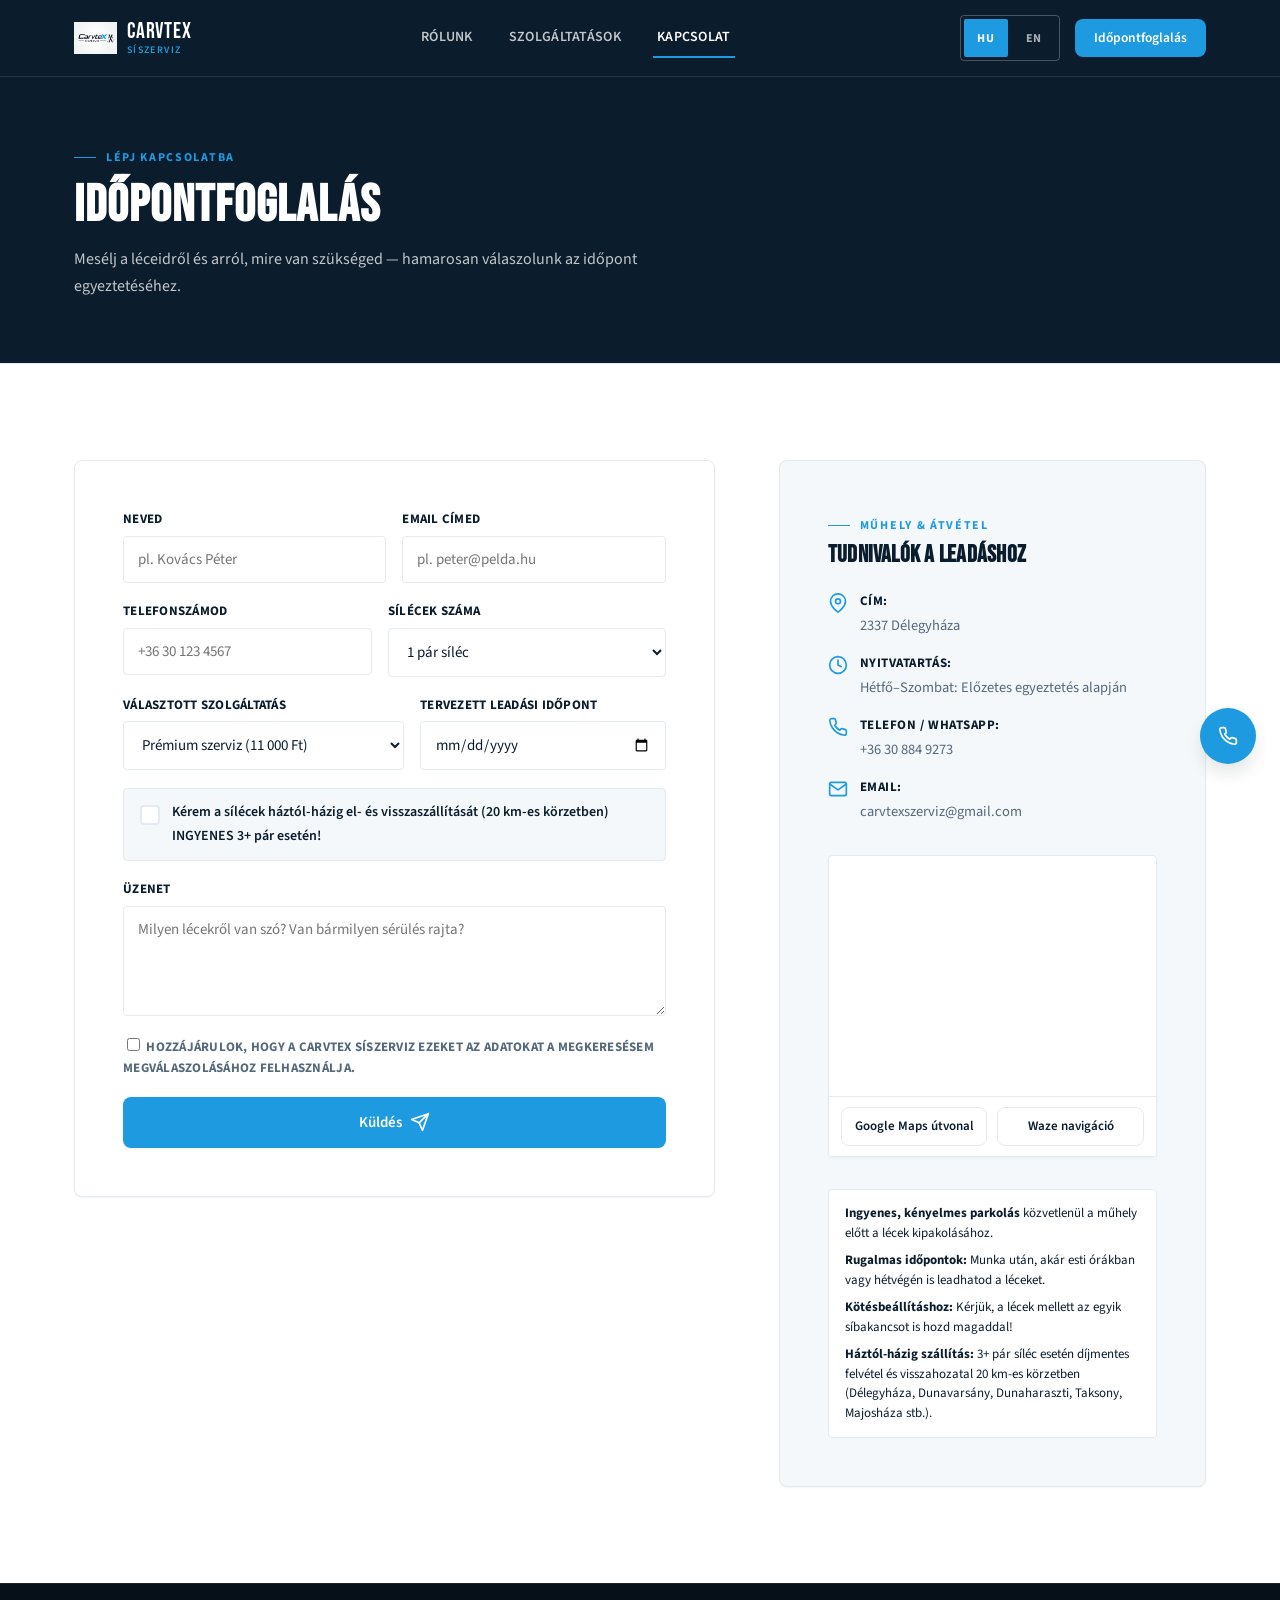
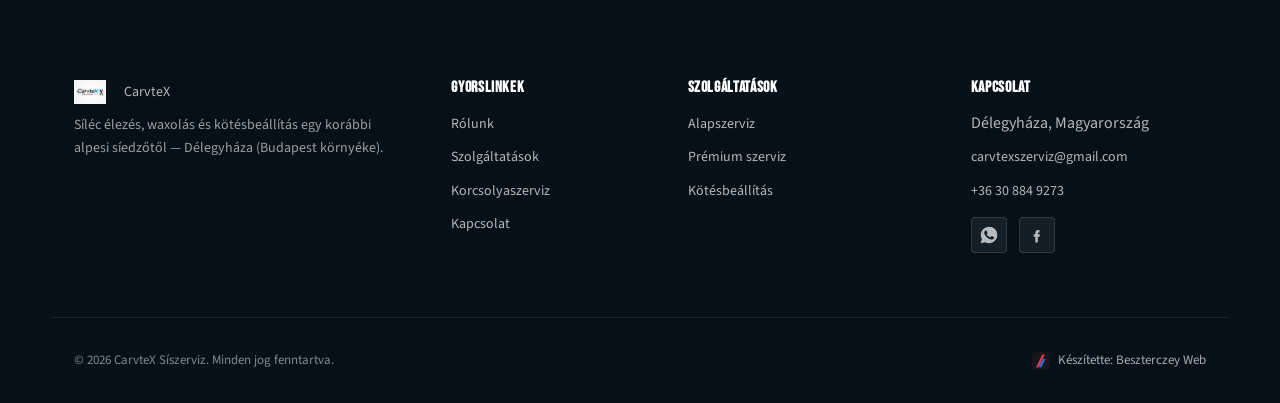
==== commit 98003db9: "feat(contact): simplify address to '2337 Délegyháza' and embed interactive map with route actions" ====
--- a/kapcsolat.html
+++ b/kapcsolat.html
@@ -205,7 +205,7 @@
                 <svg class="icon" viewBox="0 0 24 24" fill="none" stroke="currentColor" stroke-width="2" stroke-linecap="round" stroke-linejoin="round" aria-hidden="true"><path d="M21 10c0 7-9 13-9 13s-9-6-9-13a9 9 0 0 1 18 0z"/><circle cx="12" cy="10" r="3"/></svg>
                 <div>
                   <strong>Cím:</strong>
-                  <span data-i18n="dropoffAddress">2337 Délegyháza, Pest vármegye (pontos címet foglaláskor küldünk)</span>
+                  <span data-i18n="dropoffAddress">2337 Délegyháza</span>
                 </div>
               </div>
               <div class="info-item">
@@ -228,6 +228,21 @@
                   <strong>Email:</strong>
                   <a href="mailto:carvtexszerviz@gmail.com">carvtexszerviz@gmail.com</a>
                 </div>
+              </div>
+            </div>
+
+            <!-- Térképes nézet -->
+            <div class="contact-map-wrap">
+              <iframe
+                src="https://www.google.com/maps/embed?pb=!1m18!1m12!1m3!1d43391.82869500055!2d19.026779899999998!3d47.25!2m3!1f0!2f0!3f0!3m2!1i1024!2i768!4f13.1!3m3!1m2!1s0x4741e57c1266dc9f%3A0x400c4290c1e11a0!2zROGVsZWd5aMOhemEsIE1hZ3lvcnN6w6Fn!5e0!3m2!1shu!2shu!4v1700000000000!5m2!1shu!2shu"
+                class="contact-map-iframe"
+                loading="lazy"
+                referrerpolicy="no-referrer-when-downgrade"
+                title="CarvteX Síszerviz Délegyháza">
+              </iframe>
+              <div class="contact-map-actions">
+                <a href="https://www.google.com/maps/dir/?api=1&destination=D%C3%A9legyh%C3%A1za" target="_blank" rel="noopener" class="btn btn-outline-dark btn-sm" data-i18n="navBtnGoogle">Google Maps útvonal</a>
+                <a href="https://waze.com/ul?q=D%C3%A9legyh%C3%A1za" target="_blank" rel="noopener" class="btn btn-outline-dark btn-sm" data-i18n="navBtnWaze">Waze navigáció</a>
               </div>
             </div>
             <div class="info-notes">
--- a/styles.css
+++ b/styles.css
@@ -182,6 +182,66 @@
 .services-visual-hero > section{position:relative;z-index:1;background:transparent;}
 .page-intro-services{border-top:none;}
 
+/* In-page category tabs on services page (Ski vs Skates) */
+.services-category-tabs{
+  display:flex;
+  align-items:center;
+  gap:12px;
+  margin-top:24px;
+  flex-wrap:wrap;
+}
+.svc-tab-pill{
+  display:inline-flex;
+  align-items:center;
+  gap:8px;
+  padding:10px 20px;
+  background:rgba(255,255,255,0.08);
+  border:1px solid rgba(255,255,255,0.22);
+  border-radius:var(--radius-full);
+  color:#fff;
+  font-family:var(--font-body);
+  font-size:14px;
+  font-weight:600;
+  letter-spacing:0.02em;
+  text-decoration:none;
+  backdrop-filter:blur(8px);
+  -webkit-backdrop-filter:blur(8px);
+  transition:all 180ms ease;
+}
+.svc-tab-pill:hover{
+  background:rgba(255,255,255,0.16);
+  border-color:var(--color-accent);
+  color:#fff;
+  transform:translateY(-2px);
+  box-shadow:0 6px 20px rgba(0,0,0,0.25);
+}
+.svc-tab-icon{
+  font-size:16px;
+  line-height:1;
+}
+.svc-tab-badge{
+  display:inline-block;
+  padding:2px 7px;
+  background:var(--color-accent);
+  color:var(--color-primary);
+  font-size:10px;
+  font-weight:800;
+  line-height:1.2;
+  border-radius:999px;
+  letter-spacing:0.06em;
+  text-transform:uppercase;
+  margin-left:4px;
+}
+@media (max-width:540px){
+  .services-category-tabs{
+    flex-direction:column;
+    align-items:stretch;
+  }
+  .svc-tab-pill{
+    justify-content:center;
+  }
+}
+
 /* ---------- NAV ---------- */
 header.site-header{
   position:sticky;top:0;z-index:500;
@@ -196,10 +256,10 @@
 .brand-name{font-family:var(--font-display);font-size:22px;letter-spacing:0.04em;text-transform:uppercase;color:#fff;}
 .brand-sub{font-family:var(--font-body);font-size:10px;font-weight:600;letter-spacing:0.14em;text-transform:uppercase;color:var(--color-accent);margin-top:2px;}
 
-.nav-links{display:flex;align-items:center;gap:clamp(14px, 1.6vw, 28px);flex-shrink:1;}
+.nav-links{display:flex;align-items:center;gap:clamp(16px, 2.2vw, 32px);flex-shrink:1;}
 .nav-links a{
-  color:rgba(255,255,255,0.75);font-weight:600;font-size:13.5px;letter-spacing:0.03em;text-transform:uppercase;
-  padding:8px clamp(2px, 0.4vw, 6px);white-space:nowrap;border-bottom:2px solid transparent;transition:color 180ms ease, border-color 180ms ease;
+  color:rgba(255,255,255,0.75);font-weight:600;font-size:14px;letter-spacing:0.02em;text-transform:uppercase;
+  padding:8px 4px;white-space:nowrap;border-bottom:2px solid transparent;transition:color 180ms ease, border-color 180ms ease;
 }
 .nav-links a:hover{color:#fff;border-color:var(--color-accent);}
 .nav-links a[aria-current="page"]{color:#fff;border-color:var(--color-accent);}
@@ -562,90 +622,294 @@
   }
 }
 
-/* ---------- 3D SKI STORY (Sticky Canvas + Stepped Scroll) ---------- */
-.ski-story-section{
-  /* background removed: visual continuity handled by .services-visual-hero */
+/* ---------- 3D SKI STORY — sticky canvas, pinned steps, scroll track ---------- */
+.ski-story{
+  position:relative;
   background:transparent;
-  padding:0;
   border-top:none;
-}
-.ski-story-container{position:relative;}
+  --ski-sticky-h:calc(100vh - var(--nav-h));
+  --ski-sticky-h:calc(100dvh - var(--nav-h));
+}
+
 .ski-story-sticky{
-  position:sticky;top:var(--nav-h);height:calc(100vh - var(--nav-h));
-  display:flex;flex-direction:column;justify-content:center;align-items:center;
-  pointer-events:none;z-index:2;
-}
-.ski-viewer-wrap{
-  position:relative;width:100%;height:min(58vh,520px);
-  pointer-events:auto;cursor:grab;touch-action:none;
-}
-.ski-viewer-wrap:active{cursor:grabbing;}
-#skiCanvas{width:100%;height:100%;display:block;outline:none;}
-.ski-loading, .ski-fallback{
-  position:absolute;inset:0;display:flex;flex-direction:column;
-  align-items:center;justify-content:center;gap:12px;
-  color:#fff;background:transparent;font-size:14px;
-}
-.ski-loading{background:transparent;}
-.ski-loading.hidden{display:none;}
-.ski-fallback{display:none;}
-.ski-fallback.visible{display:flex;padding:24px;text-align:center;}
-.spinner{
-  width:28px;height:28px;border:3px solid rgba(255,255,255,0.2);
-  border-top-color:var(--color-accent);border-radius:50%;
-  animation:spin 800ms linear infinite;
-}
-@keyframes spin{ to{transform:rotate(360deg);} }
+  position:sticky;
+  top:var(--nav-h);
+  height:var(--ski-sticky-h);
+  max-height:680px;
+  overflow:hidden;
+  z-index:1;
+  pointer-events:none;
+}
+
+#skiCanvas{
+  position:absolute;
+  inset:0;
+  width:100%;
+  height:100%;
+  display:block;
+  pointer-events:auto;
+  -webkit-mask-image:linear-gradient(to right, transparent 0%, transparent 26%, black 48%, black 100%);
+  mask-image:linear-gradient(to right, transparent 0%, transparent 26%, black 48%, black 100%);
+}
+@media (max-width:859px){
+  #skiCanvas{
+    -webkit-mask-image:linear-gradient(to bottom, transparent 0%, black 12%, black 88%, transparent 100%);
+    mask-image:linear-gradient(to bottom, transparent 0%, black 12%, black 88%, transparent 100%);
+  }
+}
+
+/* 3D Model Loading Progress HUD */
+.ski-loader{
+  position:absolute;right:18%;top:46%;transform:translate(50%,-50%);z-index:4;
+  display:flex;flex-direction:column;align-items:center;gap:10px;
+  background:rgba(11,28,44,0.86);border:1px solid rgba(30,155,224,0.35);
+  padding:18px 26px;border-radius:var(--radius-md);backdrop-filter:blur(8px);
+  color:#fff;pointer-events:none;transition:opacity 360ms ease, transform 360ms ease;
+}
+@media (max-width:859px){
+  .ski-loader{right:50%;}
+}
+.ski-loader-spinner{
+  width:28px;height:28px;border-radius:50%;
+  border:2.5px solid rgba(255,255,255,0.2);border-top-color:var(--color-accent);
+  animation:skiSpin 0.85s linear infinite;
+}
+@keyframes skiSpin{to{transform:rotate(360deg);}}
+.ski-loader-text{font-size:12px;font-weight:700;letter-spacing:0.08em;text-transform:uppercase;color:rgba(255,255,255,0.85);}
+.ski-loader-pct{font-family:var(--font-display);font-size:20px;letter-spacing:0.04em;color:var(--color-accent);}
+.ski-story[data-model-ready="true"] .ski-loader,
+.ski-story.no-webgl .ski-loader{
+  opacity:0;transform:translate(50%,-50%) scale(0.92);pointer-events:none;
+}
+
+.ski-story-fallback{display:none;}
+.ski-story.no-webgl .ski-story-sticky{display:flex;align-items:center;justify-content:center;}
+.ski-story.no-webgl #skiCanvas{display:none;}
+.ski-story.no-webgl .ski-story-fallback{
+  display:flex;flex-direction:column;gap:10px;align-items:center;text-align:center;color:rgba(255,255,255,0.45);
+}
+.ski-story.no-webgl .ski-story-fallback strong{font-family:var(--font-display);font-size:28px;letter-spacing:0.05em;color:rgba(255,255,255,0.7);}
+
+/* Pinned step text cards: stay vertically centered beside the 3D ski, smoothly cross-fading in place without jumping or drifting */
+.ski-step-cards-pin{
+  position:absolute;
+  left:clamp(24px, 5vw, 64px);
+  top:50%;
+  transform:translateY(-50%);
+  width:calc(100% - 48px);
+  max-width:440px;
+  z-index:3;
+  pointer-events:none;
+}
+.ski-step{
+  position:absolute;
+  inset:0;
+  display:flex;
+  flex-direction:column;
+  justify-content:center;
+  opacity:0;
+  visibility:hidden;
+  transform:translateY(12px);
+  transition:opacity 320ms ease, transform 320ms cubic-bezier(0.16,1,0.3,1), visibility 320ms ease;
+  pointer-events:none;
+}
+.ski-step.active{
+  position:relative;
+  opacity:1;
+  visibility:visible;
+  transform:translateY(0);
+  pointer-events:auto;
+}
+.ski-step-card{
+  background:rgba(11,28,44,0.88);
+  border:1px solid rgba(255,255,255,0.14);
+  border-left:4px solid var(--color-accent);
+  border-radius:var(--radius-md);
+  padding:24px 26px;
+  box-shadow:var(--shadow-xl);
+  backdrop-filter:blur(12px);
+  -webkit-backdrop-filter:blur(12px);
+}
+.ski-step .eyebrow{color:var(--color-accent);}
+.ski-step h2{font-size:clamp(26px,3.6vw,38px);color:#fff;margin-top:10px;text-wrap:balance;line-height:1.1;}
+.ski-step .hero-sub,.ski-step p{max-width:420px;margin-top:10px;color:rgba(255,255,255,0.88);font-size:15px;line-height:1.55;}
+.ski-step-specs{
+  display:flex;flex-wrap:wrap;gap:6px;margin-top:14px;padding-top:12px;
+  border-top:1px solid rgba(255,255,255,0.12);
+}
+.ski-spec-pill{
+  display:inline-flex;align-items:center;gap:6px;
+  background:rgba(30,155,224,0.14);border:1px solid rgba(30,155,224,0.35);
+  color:#fff;font-size:11.5px;font-weight:700;letter-spacing:0.03em;
+  padding:4px 9px;border-radius:var(--radius-sm);
+}
+.ski-spec-pill svg{width:13px;height:13px;color:var(--color-accent);flex-shrink:0;}
+.ski-step .hero-ctas{display:flex;gap:12px;flex-wrap:wrap;margin-top:16px;}
+.ski-step .btn{padding:9px 18px;font-size:13.5px;min-height:38px;}
+
+/* Interactive 3-step quick-switcher HUD & drag hint */
+.ski-hud-bottom{
+  position:absolute;right:clamp(20px, 3.5vw, 44px);bottom:20px;z-index:4;
+  display:flex;flex-direction:column;align-items:flex-end;gap:8px;
+  pointer-events:auto;
+}
+.ski-story.no-webgl .ski-hud-bottom{display:none;}
+.ski-step-nav{
+  display:inline-flex;align-items:center;gap:6px;
+  background:rgba(11,28,44,0.85);border:1px solid rgba(255,255,255,0.16);
+  padding:5px;border-radius:var(--radius-md);backdrop-filter:blur(8px);
+}
+.ski-step-btn{
+  border:none;background:transparent;color:rgba(255,255,255,0.7);
+  font-family:var(--font-body);font-weight:700;font-size:12px;letter-spacing:0.04em;text-transform:uppercase;
+  padding:8px 14px;border-radius:var(--radius-sm);min-height:38px;
+  transition:background-color 180ms ease, color 180ms ease;
+  cursor:pointer;
+}
+.ski-step-btn:hover{color:#fff;background:rgba(255,255,255,0.08);}
+.ski-step-btn.active{background:var(--color-accent);color:#fff;}
 .ski-drag-hint{
-  position:absolute;bottom:8px;left:50%;transform:translateX(-50%);
-  background:rgba(11,28,44,0.75);border:1px solid rgba(255,255,255,0.15);
-  backdrop-filter:blur(6px);color:rgba(255,255,255,0.8);padding:6px 14px;
-  border-radius:20px;font-size:12px;display:flex;align-items:center;gap:6px;
-  pointer-events:none;transition:opacity 300ms ease;white-space:nowrap;
-}
-.ski-drag-hint.hidden{opacity:0;}
-
-.ski-step-nav{
-  display:flex;gap:8px;margin-top:16px;pointer-events:auto;z-index:3;
-}
-.ski-step-btn{
-  background:rgba(11,28,44,0.7);border:1px solid rgba(255,255,255,0.15);
-  color:rgba(255,255,255,0.7);padding:8px 16px;border-radius:var(--radius-sm);
-  font-size:13px;font-weight:700;letter-spacing:0.04em;text-transform:uppercase;
-  transition:all 200ms ease;
-}
-.ski-step-btn:hover{color:#fff;border-color:rgba(255,255,255,0.4);}
-.ski-step-btn.active{background:var(--color-accent);border-color:var(--color-accent);color:#fff;}
-
-.ski-story-scroll{
-  position:relative;z-index:3;margin-top:-35vh;padding-bottom:15vh;
-  max-width:520px;pointer-events:none;
-}
-.ski-step-card{
-  /* Frosted navy card with an accent left-rail - stands off clearly
-     against the dark workshop photo background without feeling heavy */
-  background:rgba(11,28,44,0.88);
-  border:1px solid rgba(255,255,255,0.12);
-  border-left:3px solid var(--color-accent);
-  border-radius:var(--radius-md);
-  padding:var(--space-xl) var(--space-lg);
-  margin-bottom:60vh;
-  box-shadow:0 12px 32px rgba(0,0,0,0.45);
-  backdrop-filter:blur(10px);
-  pointer-events:auto;
-  opacity:0.35;transform:translateY(20px);
-  transition:opacity 320ms ease, transform 320ms ease;
-}
-.ski-step-card:last-child{margin-bottom:10vh;}
-.ski-step-card.active{opacity:1;transform:translateY(0);}
-.ski-step-card h3{font-size:26px;color:#fff;margin:10px 0 12px;}
-.ski-step-card p{color:rgba(255,255,255,0.85);font-size:15.5px;line-height:1.65;}
-
-@media (max-width:860px){
-  .ski-story-sticky{height:auto;top:var(--nav-h);padding:var(--space-md) 0;}
-  .ski-viewer-wrap{height:320px;}
-  .ski-story-scroll{margin-top:0;max-width:100%;}
-  .ski-step-card{margin-bottom:var(--space-xl);opacity:1;transform:none;}
+  font-size:11px;font-weight:600;letter-spacing:0.06em;text-transform:uppercase;
+  color:rgba(255,255,255,0.55);
+}
+
+.ski-story-hint{
+  position:absolute;left:50%;bottom:20px;transform:translateX(-50%);display:flex;flex-direction:column;align-items:center;gap:5px;
+  color:rgba(255,255,255,0.55);font-size:11px;letter-spacing:0.08em;text-transform:uppercase;
+  animation:skiHintBob 1.8s ease-in-out infinite;
+}
+@media (max-width:640px){ .ski-story-hint{display:none;} }
+@keyframes skiHintBob{0%,100%{transform:translate(-50%,0);}50%{transform:translate(-50%,6px);}}
+@media (prefers-reduced-motion: reduce){ .ski-story-hint{animation:none;} }
+
+/* Part-callout arrows over the 3D canvas */
+.ski-annotations{
+  position:absolute;inset:0;z-index:3;pointer-events:none;
+  opacity:0;transition:opacity 360ms ease;
+}
+.ski-story[data-model-ready="true"] .ski-annotations{opacity:1;}
+.ski-story.no-webgl .ski-annotations{display:none;}
+.ski-annotation{
+  position:absolute;left:var(--ax);top:var(--ay);transform:translate(-50%,-50%) scale(0.85);
+  display:flex;align-items:center;gap:9px;opacity:0;
+  transition:opacity 420ms ease, transform 420ms ease;
+}
+.ski-annotation-dot{
+  position:relative;width:12px;height:12px;border-radius:50%;flex-shrink:0;
+  background:var(--color-accent);box-shadow:0 0 0 3px rgba(30,155,224,0.3);
+}
+.ski-annotation-dot::before{
+  content:"";position:absolute;inset:-7px;border-radius:50%;border:1.5px solid var(--color-accent);opacity:0.65;
+}
+@media (prefers-reduced-motion: no-preference){
+  .ski-annotation-dot::before{animation:skiAnnotationPulse 2.1s ease-out infinite;}
+}
+@keyframes skiAnnotationPulse{0%{transform:scale(1);opacity:0.6;}100%{transform:scale(2.4);opacity:0;}}
+.ski-annotation-label{
+  background:rgba(11,28,44,0.88);color:#fff;font-weight:700;font-size:11.5px;letter-spacing:0.05em;
+  text-transform:uppercase;padding:5px 11px;border-radius:999px;white-space:nowrap;
+  border:1px solid rgba(255,255,255,0.16);box-shadow:var(--shadow-sm);
+}
+.ski-story[data-active-part="binding"] .ski-annotation[data-for="binding"],
+.ski-story[data-active-part="steel_edges"] .ski-annotation[data-for="steel_edges"],
+.ski-story[data-active-part="base,sidewall"] .ski-annotation[data-for="base,sidewall"]{
+  opacity:1;transform:translate(-50%,-50%) scale(1);
+}
+@media (max-width:640px){
+  .ski-annotations{display:none;}
+}
+
+/* Invisible scroll track that stretches the section for 3 natural scroll phases */
+.ski-story-track{
+  position:relative;
+  margin-top:calc(-1 * min(var(--ski-sticky-h), 680px));
+  z-index:0;
+  pointer-events:none;
+}
+.ski-track-trigger{
+  height:75vh;
+  min-height:500px;
+  pointer-events:none;
+}
+
+@media (max-width:859px){
+  .ski-story-sticky{
+    max-height:none;
+    height:calc(100vh - var(--nav-h));
+    height:calc(100dvh - var(--nav-h));
+  }
+  .ski-step-cards-pin{
+    left:50%;
+    top:auto;
+    bottom:68px;
+    transform:translateX(-50%);
+    width:calc(100% - 32px);
+    max-width:500px;
+  }
+  .ski-step{
+    transform:translateY(8px);
+  }
+  .ski-step.active{
+    transform:none;
+  }
+  .ski-step-card{
+    padding:16px 18px;
+    background:rgba(11,28,44,0.92);
+    box-shadow:0 12px 32px rgba(0,0,0,0.45);
+  }
+  .ski-step h2{
+    font-size:clamp(20px,5vw,26px);
+    margin-top:6px;
+    line-height:1.15;
+  }
+  .ski-step .hero-sub,.ski-step p{
+    font-size:13.5px;
+    line-height:1.45;
+    margin-top:6px;
+    max-width:100%;
+  }
+  .ski-step-specs{
+    margin-top:10px;
+    padding-top:10px;
+    gap:6px;
+  }
+  .ski-spec-pill{
+    font-size:11px;
+    padding:3px 7px;
+  }
+  .ski-step .hero-ctas{
+    margin-top:12px;
+  }
+  .ski-step .btn{
+    width:100%;
+    min-height:38px;
+    padding:8px 14px;
+    font-size:13.5px;
+  }
+  .ski-hud-bottom{
+    right:50%;
+    transform:translateX(50%);
+    align-items:center;
+    bottom:12px;
+    width:calc(100% - 32px);
+    max-width:400px;
+  }
+  .ski-step-nav{
+    width:100%;
+    display:flex;
+    justify-content:space-between;
+    gap:4px;
+    padding:4px;
+  }
+  .ski-step-btn{
+    flex:1 1 0;
+    text-align:center;
+    padding:7px 4px;
+    font-size:11px;
+    min-height:36px;
+    white-space:nowrap;
+  }
+  .ski-drag-hint{display:none;}
 }
 
 /* ---------- STEP #2: INTERACTIVE BEFORE / AFTER RESTORATION SLIDER ---------- */
@@ -1236,6 +1500,36 @@
 }
 .info-notes p{font-size:13px;color:var(--color-primary);line-height:1.5;margin:0;}
 
+.btn-sm{padding:8px 14px;font-size:13px;min-height:36px;}
+.contact-map-wrap{
+  margin:var(--space-md) 0 var(--space-lg);
+  border-radius:var(--radius-sm);
+  overflow:hidden;
+  border:1px solid var(--color-border);
+  background:#fff;
+  box-shadow:0 1px 3px rgba(11,28,44,0.04);
+}
+.contact-map-iframe{
+  display:block;
+  width:100%;
+  height:240px;
+  border:0;
+}
+.contact-map-actions{
+  display:flex;
+  gap:10px;
+  flex-wrap:wrap;
+  padding:10px 12px;
+  background:#fff;
+  border-top:1px solid var(--color-border);
+}
+.contact-map-actions .btn{
+  flex:1;
+  min-width:130px;
+  justify-content:center;
+  text-align:center;
+}
+
 @media (max-width:900px){
   .contact-grid{grid-template-columns:1fr;gap:var(--space-xl);}
   .form-row{grid-template-columns:1fr;}
@@ -1621,3 +1915,93 @@
   .skates-img-card img { height: 210px; }
   .skates-offers { grid-template-columns: 1fr; }
 }
+
+/* ---------- Homepage Services Teaser Overview ---------- */
+.services-teaser-section {
+  background: var(--color-bg);
+  border-top: 1px solid var(--color-border);
+}
+.services-teaser-grid {
+  display: grid;
+  grid-template-columns: repeat(2, 1fr);
+  gap: var(--space-xl);
+  margin-bottom: var(--space-xl);
+}
+.services-teaser-card {
+  background: var(--color-card);
+  border: 1px solid var(--color-border);
+  border-radius: var(--radius-md);
+  padding: clamp(24px, 3.5vw, 36px);
+  display: flex;
+  flex-direction: column;
+  transition: transform 220ms ease, border-color 220ms ease, box-shadow 220ms ease;
+  box-shadow: var(--shadow-sm);
+}
+.services-teaser-card:hover {
+  transform: translateY(-4px);
+  border-color: var(--color-accent);
+  box-shadow: var(--shadow-md);
+}
+.teaser-icon {
+  font-size: 36px;
+  line-height: 1;
+  margin-bottom: 12px;
+}
+.teaser-badge {
+  display: inline-block;
+  align-self: flex-start;
+  font-size: 11px;
+  font-weight: 700;
+  letter-spacing: 0.08em;
+  text-transform: uppercase;
+  padding: 4px 10px;
+  border-radius: var(--radius-sm);
+  background: rgba(30, 155, 224, 0.1);
+  color: var(--color-accent);
+  margin-bottom: 14px;
+}
+.services-teaser-card h3 {
+  font-size: clamp(22px, 2.2vw, 26px);
+  color: var(--color-primary);
+  margin-bottom: 10px;
+}
+.services-teaser-card p {
+  color: var(--color-text-muted);
+  font-size: 15px;
+  line-height: 1.6;
+  margin-bottom: var(--space-md);
+}
+.teaser-list {
+  list-style: none;
+  padding: 0;
+  margin: 0 0 var(--space-lg) 0;
+  display: flex;
+  flex-direction: column;
+  gap: 10px;
+  flex-grow: 1;
+}
+.teaser-list li {
+  font-size: 14px;
+  color: var(--color-text);
+  display: flex;
+  align-items: flex-start;
+  gap: 10px;
+  line-height: 1.4;
+}
+.teaser-list li::before {
+  content: '✓';
+  color: var(--color-accent);
+  font-weight: 700;
+  flex-shrink: 0;
+}
+.services-teaser-cta {
+  text-align: center;
+  padding-top: var(--space-sm);
+}
+
+@media (max-width: 860px) {
+  .services-teaser-grid {
+    grid-template-columns: 1fr;
+    gap: var(--space-md);
+  }
+}
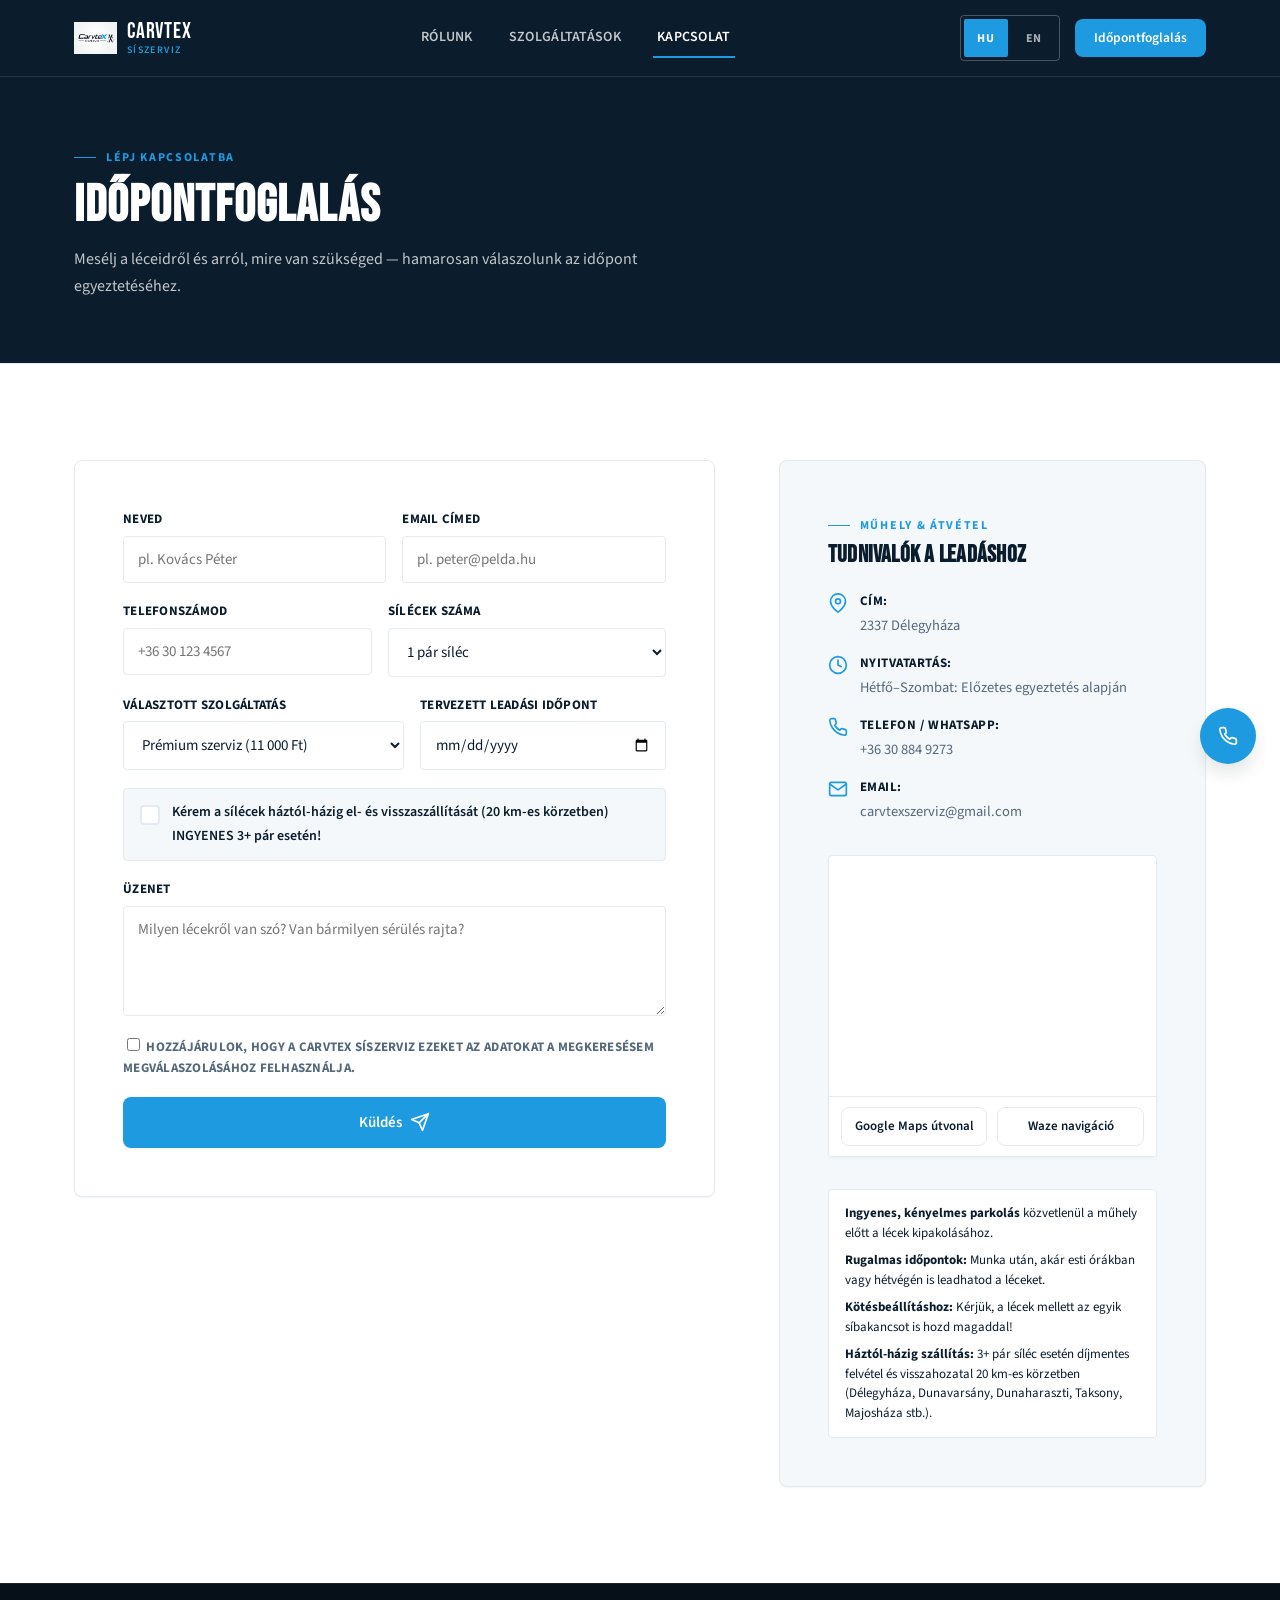
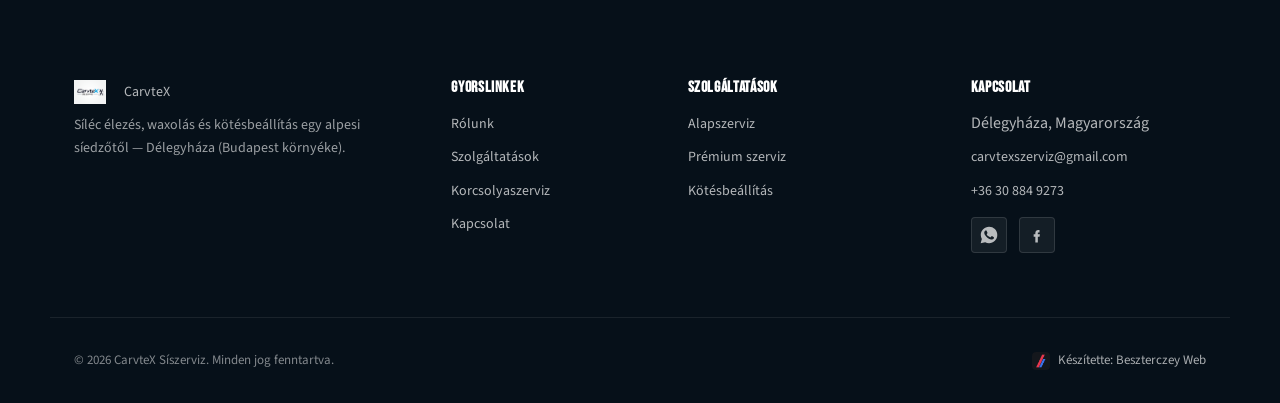
==== commit 7339f80d: "feat(about): enrich founder bio with Bence's authentic coaching background & World Cup federation ex" ====
--- a/kapcsolat.html
+++ b/kapcsolat.html
@@ -40,7 +40,7 @@
   "url": "https://www.carvtex.hu/kapcsolat",
   "image": "https://www.carvtex.hu/assets/hero-banner.jpg",
   "priceRange": "$$",
-  "description": "Síléc élezés, waxolás, talpfeltöltés és kötésbeállítás Szappanos Bence korábbi alpesi síedzőtől Délegyházán.",
+  "description": "Síléc élezés, waxolás, talpfeltöltés és kötésbeállítás Szappanos Bence alpesi síedzőtől Délegyházán.",
   "telephone": "+36308849273",
   "email": "carvtexszerviz@gmail.com",
   "address": {
@@ -234,7 +234,7 @@
             <!-- Térképes nézet -->
             <div class="contact-map-wrap">
               <iframe
-                src="https://www.google.com/maps/embed?pb=!1m18!1m12!1m3!1d43391.82869500055!2d19.026779899999998!3d47.25!2m3!1f0!2f0!3f0!3m2!1i1024!2i768!4f13.1!3m3!1m2!1s0x4741e57c1266dc9f%3A0x400c4290c1e11a0!2zROGVsZWd5aMOhemEsIE1hZ3lvcnN6w6Fn!5e0!3m2!1shu!2shu!4v1700000000000!5m2!1shu!2shu"
+                src="https://www.google.com/maps/embed?pb=!1m18!1m12!1m3!1d43339.94!2d19.072319!3d47.2411015!2m3!1f0!2f0!3f0!3m2!1i1024!2i768!4f13.1!3m3!1m2!1s0x4741f201d9a3d571%3A0xb00c428eac25c23!2zRMOpbGVneWjDoXphLCAyMzM3!5e0!3m2!1shu!2shu!4v1700000000000!5m2!1shu!2shu"
                 class="contact-map-iframe"
                 loading="lazy"
                 referrerpolicy="no-referrer-when-downgrade"
@@ -266,7 +266,7 @@
         <img src="/assets/logo-icon.png" alt="CarvteX" class="footer-icon-img">
         CarvteX
       </a>
-      <p data-i18n="footerBrandDesc">Síléc élezés, waxolás és kötésbeállítás egy korábbi alpesi síedzőtől — Délegyháza (Budapest környéke).</p>
+      <p data-i18n="footerBrandDesc">Síléc élezés, waxolás és kötésbeállítás egy alpesi síedzőtől — Délegyháza (Budapest környéke).</p>
     </div>
     <div class="footer-col">
       <h4 data-i18n="footerQuickLinks">Gyorslinkek</h4>
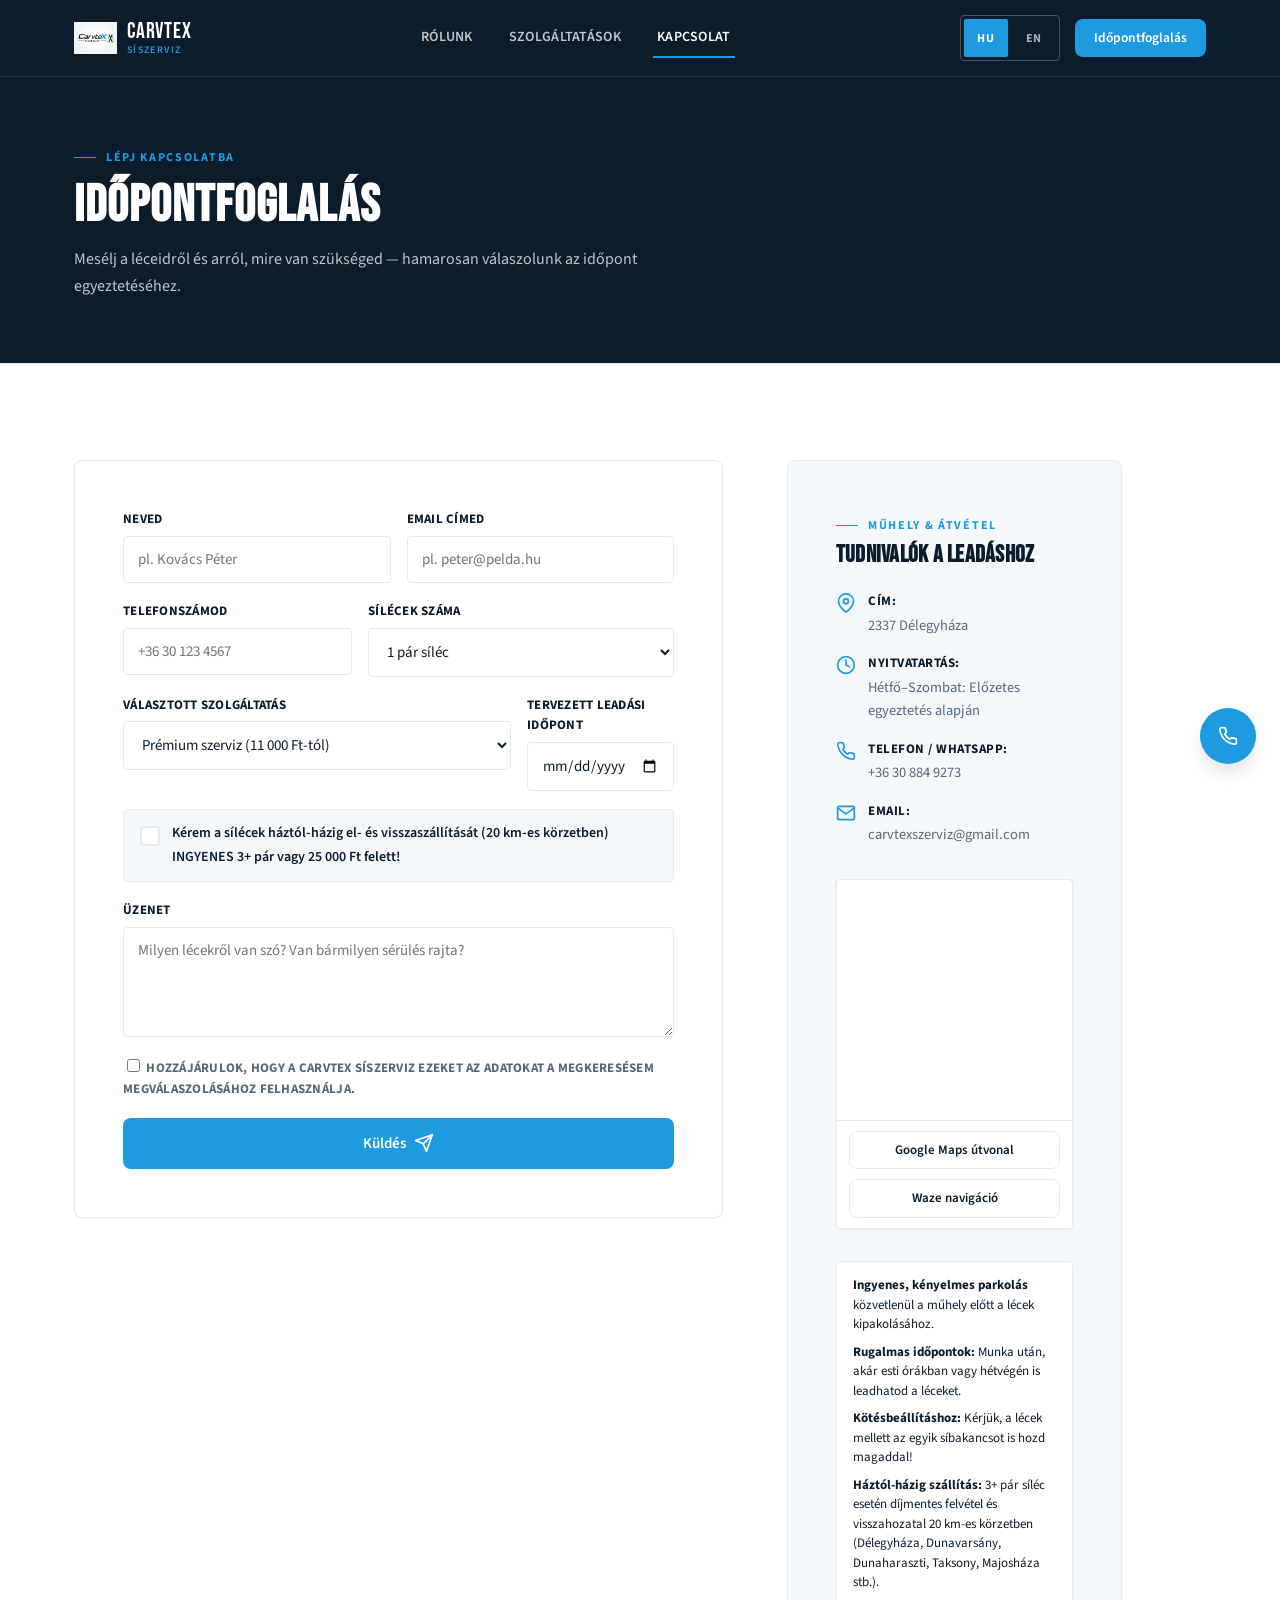
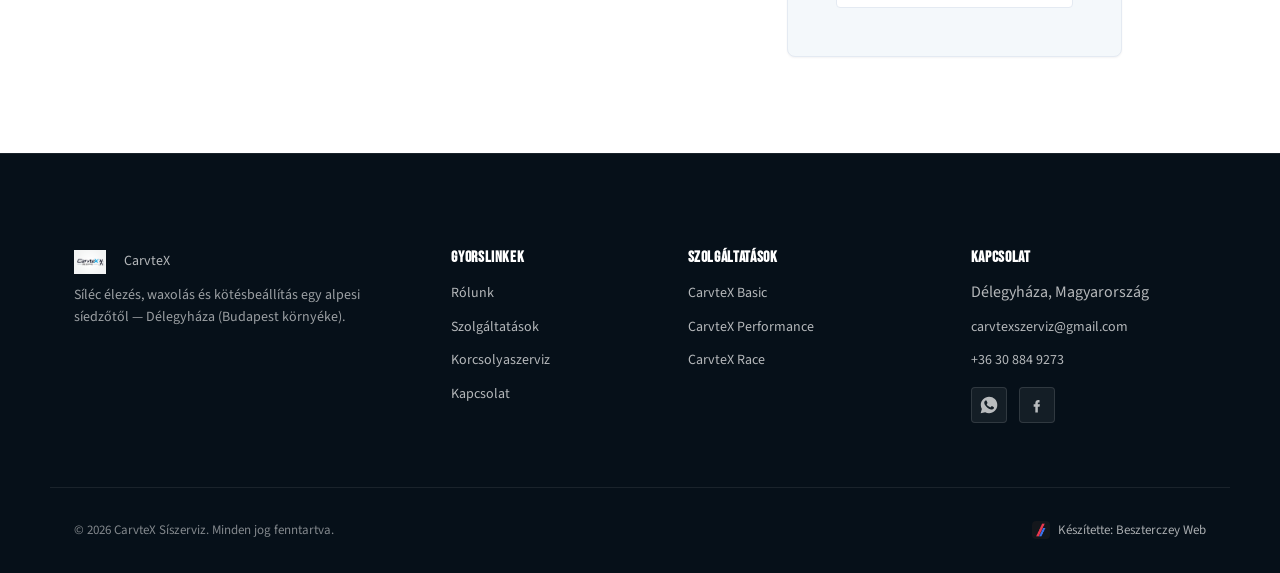
==== commit ffffad55: "feat(services): integrate CarvteX Race, a-la-carte rates, 4-tier discount banner, and comparison mat" ====
--- a/kapcsolat.html
+++ b/kapcsolat.html
@@ -140,7 +140,8 @@
               <select id="formSkis" name="skis">
                 <option value="1">1 pár síléc</option>
                 <option value="2">2 pár síléc (-10% kedvezmény)</option>
-                <option value="3+">3+ pár síléc (-15% + INGYEN szállítás)</option>
+                <option value="3-4">3–4 pár síléc (-15% + INGYEN szállítás)</option>
+                <option value="5+">5+ pár síléc (-20% csoportos kedvezmény)</option>
               </select>
             </div>
           </div>
@@ -149,9 +150,10 @@
               <label for="formService" data-i18n="formService">Választott szolgáltatás</label>
               <select id="formService" name="service">
                 <option value="Alapszerviz" data-i18n="formServiceOpt1">Alapszerviz (8 500 Ft)</option>
-                <option value="Prémium szerviz" selected data-i18n="formServiceOpt2">Prémium szerviz (11 000 Ft)</option>
-                <option value="Kötésbeállítás" data-i18n="formServiceOpt3">Kötésbeállítás (2 500 Ft)</option>
-                <option value="Korcsolyaélezés" data-i18n="formServiceOpt4">Korcsolyaélezés (Műkorcsolya / Hoki)</option>
+                <option value="Prémium szerviz" selected data-i18n="formServiceOpt2">Prémium szerviz (11 000 Ft-tól)</option>
+                <option value="CarvteX Race" data-i18n="formServiceOpt3">CarvteX Race versenyszerviz (15 000 Ft-tól)</option>
+                <option value="A-la-carte" data-i18n="formServiceOptAlacarte">Műhelyszolgáltatás / Egyéni javítás (Élezés, Wax, Talp)</option>
+                <option value="Korcsolyaélezés" data-i18n="formServiceOpt4">Korcsolyaélezés (2 900 Ft-tól)</option>
               </select>
             </div>
             <div class="form-group">
@@ -170,7 +172,7 @@
               <span class="pickup-toggle-custom"></span>
               <span class="pickup-toggle-text">
                 <span data-i18n="pickupCheckLabel">Kérem a sílécek háztól-házig el- és visszaszállítását (20 km-es körzetben)</span>
-                <span class="pickup-badge" id="pickupBadge" data-i18n="pickupFreeTag">INGYENES 3+ pár esetén!</span>
+                <span class="pickup-badge" id="pickupBadge" data-i18n="pickupFreeTag">INGYENES 3+ pár vagy 25 000 Ft felett!</span>
               </span>
             </label>
             <div class="pickup-address-field" id="pickupAddressField" style="display:none;">
@@ -189,6 +191,8 @@
               <span data-i18n="formConsent">Hozzájárulok, hogy a CarvteX Síszerviz ezeket az adatokat a megkeresésem megválaszolásához felhasználja.</span>
             </label>
           </div>
+          <!-- Honeypot anti-spam field -->
+          <input type="text" name="botcheck" style="display:none !important;" tabindex="-1" autocomplete="off" aria-hidden="true">
           <button type="submit" class="btn btn-primary" id="formSubmitBtn">
             <span data-i18n="formSubmit">Küldés</span>
             <svg class="icon" width="18" height="18" viewBox="0 0 24 24" fill="none" stroke="currentColor" stroke-width="2" stroke-linecap="round" stroke-linejoin="round" aria-hidden="true"><line x1="22" y1="2" x2="11" y2="13"/><polygon points="22 2 15 22 11 13 2 9 22 2"/></svg>
@@ -249,7 +253,7 @@
               <p data-i18n="dropoffParking"><strong>Ingyenes, kényelmes parkolás</strong> közvetlenül a műhely előtt a lécek kipakolásához.</p>
               <p data-i18n="dropoffFlexible"><strong>Rugalmas időpontok:</strong> Munka után, akár esti órákban vagy hétvégén is leadhatod a léceket.</p>
               <p data-i18n="dropoffBoot"><strong>Kötésbeállításhoz:</strong> Kérjük, a lécek mellett az egyik síbakancsot is hozd magaddal!</p>
-              <p data-i18n="dropoffPickup"><strong>Háztól-házig szállítás:</strong> 3+ pár síléc esetén díjmentes felvétel és visszahozatal 20 km-es körzetben (Délegyháza, Dunavarsány, Dunaharaszti, Taksony, Majosháza stb.).</p>
+              <p data-i18n="dropoffPickup"><strong>Háztól-házig szállítás:</strong> 3+ pár vagy 25 000 Ft feletti szervizelés esetén díjmentes felvétel és visszahozatal 20 km-es körzetben (Délegyháza, Dunavarsány, Dunaharaszti, Taksony, Majosháza stb.).</p>
             </div>
           </div>
         </aside>
@@ -282,7 +286,7 @@
       <ul>
         <li><a href="/szolgaltatasok#services" data-i18n="svc1Title">Alapszerviz</a></li>
         <li><a href="/szolgaltatasok#services" data-i18n="svc2Title">Prémium szerviz</a></li>
-        <li><a href="/szolgaltatasok#services" data-i18n="svc3Title">Kötésbeállítás</a></li>
+        <li><a href="/szolgaltatasok#services" data-i18n="svc3Title">CarvteX Race</a></li>
       </ul>
     </div>
     <div class="footer-col">
--- a/styles.css
+++ b/styles.css
@@ -549,9 +549,19 @@
 }
 .mp-perks {
   display: grid;
-  grid-template-columns: repeat(3, 1fr);
+  grid-template-columns: repeat(4, 1fr);
   gap: var(--space-md);
   margin-bottom: var(--space-md);
+}
+@media (max-width: 1024px) {
+  .mp-perks {
+    grid-template-columns: repeat(2, 1fr);
+  }
+}
+@media (max-width: 580px) {
+  .mp-perks {
+    grid-template-columns: 1fr;
+  }
 }
 .mp-perk-item {
   background: rgba(255,255,255,0.06);
@@ -617,7 +627,95 @@
     padding: var(--space-lg);
     gap: var(--space-lg);
   }
-  .mp-perks {
+}
+
+/* ---------- A-LA-CARTE WORKSHOP SERVICES ---------- */
+.alacarte-wrap {
+  margin-top: var(--space-3xl);
+  padding-top: var(--space-2xl);
+  border-top: 1px solid var(--color-border);
+}
+.alacarte-grid {
+  display: grid;
+  grid-template-columns: repeat(3, 1fr);
+  gap: var(--space-md);
+  margin-top: var(--space-xl);
+}
+.alacarte-card {
+  background: #fff;
+  border: 1px solid var(--color-border);
+  border-radius: var(--radius-sm);
+  padding: 18px 20px;
+  display: flex;
+  flex-direction: column;
+  justify-content: space-between;
+  transition: all 180ms ease;
+}
+.alacarte-card:hover {
+  border-color: var(--color-accent);
+  box-shadow: var(--shadow-sm);
+  transform: translateY(-2px);
+}
+.alacarte-card--highlight {
+  background: var(--color-card);
+  border: 1.5px solid rgba(30,155,224,0.4);
+}
+.alacarte-card-top {
+  display: flex;
+  justify-content: space-between;
+  align-items: flex-start;
+  gap: 10px;
+  margin-bottom: 6px;
+}
+.alacarte-title {
+  font-size: 15.5px;
+  font-weight: 700;
+  color: var(--color-primary);
+  line-height: 1.3;
+}
+.alacarte-badge {
+  font-size: 10.5px;
+  font-weight: 700;
+  letter-spacing: 0.05em;
+  text-transform: uppercase;
+  background: rgba(11,28,44,0.06);
+  color: var(--color-primary);
+  padding: 3px 8px;
+  border-radius: var(--radius-sm);
+  white-space: nowrap;
+}
+.alacarte-badge--free {
+  background: #ecfdf5;
+  color: #047857;
+  border: 1px solid #a7f3d0;
+}
+.alacarte-desc {
+  font-size: 13px;
+  color: var(--color-text-muted);
+  line-height: 1.45;
+  margin-bottom: 12px;
+  flex-grow: 1;
+}
+.alacarte-price {
+  font-family: var(--font-display);
+  font-size: 24px;
+  color: var(--color-accent-dark);
+  letter-spacing: 0.02em;
+  font-weight: 700;
+}
+.alacarte-price small {
+  font-family: var(--font-body);
+  font-size: 12px;
+  color: var(--color-text-muted);
+  font-weight: 600;
+}
+@media (max-width: 900px) {
+  .alacarte-grid {
+    grid-template-columns: repeat(2, 1fr);
+  }
+}
+@media (max-width: 580px) {
+  .alacarte-grid {
     grid-template-columns: 1fr;
   }
 }
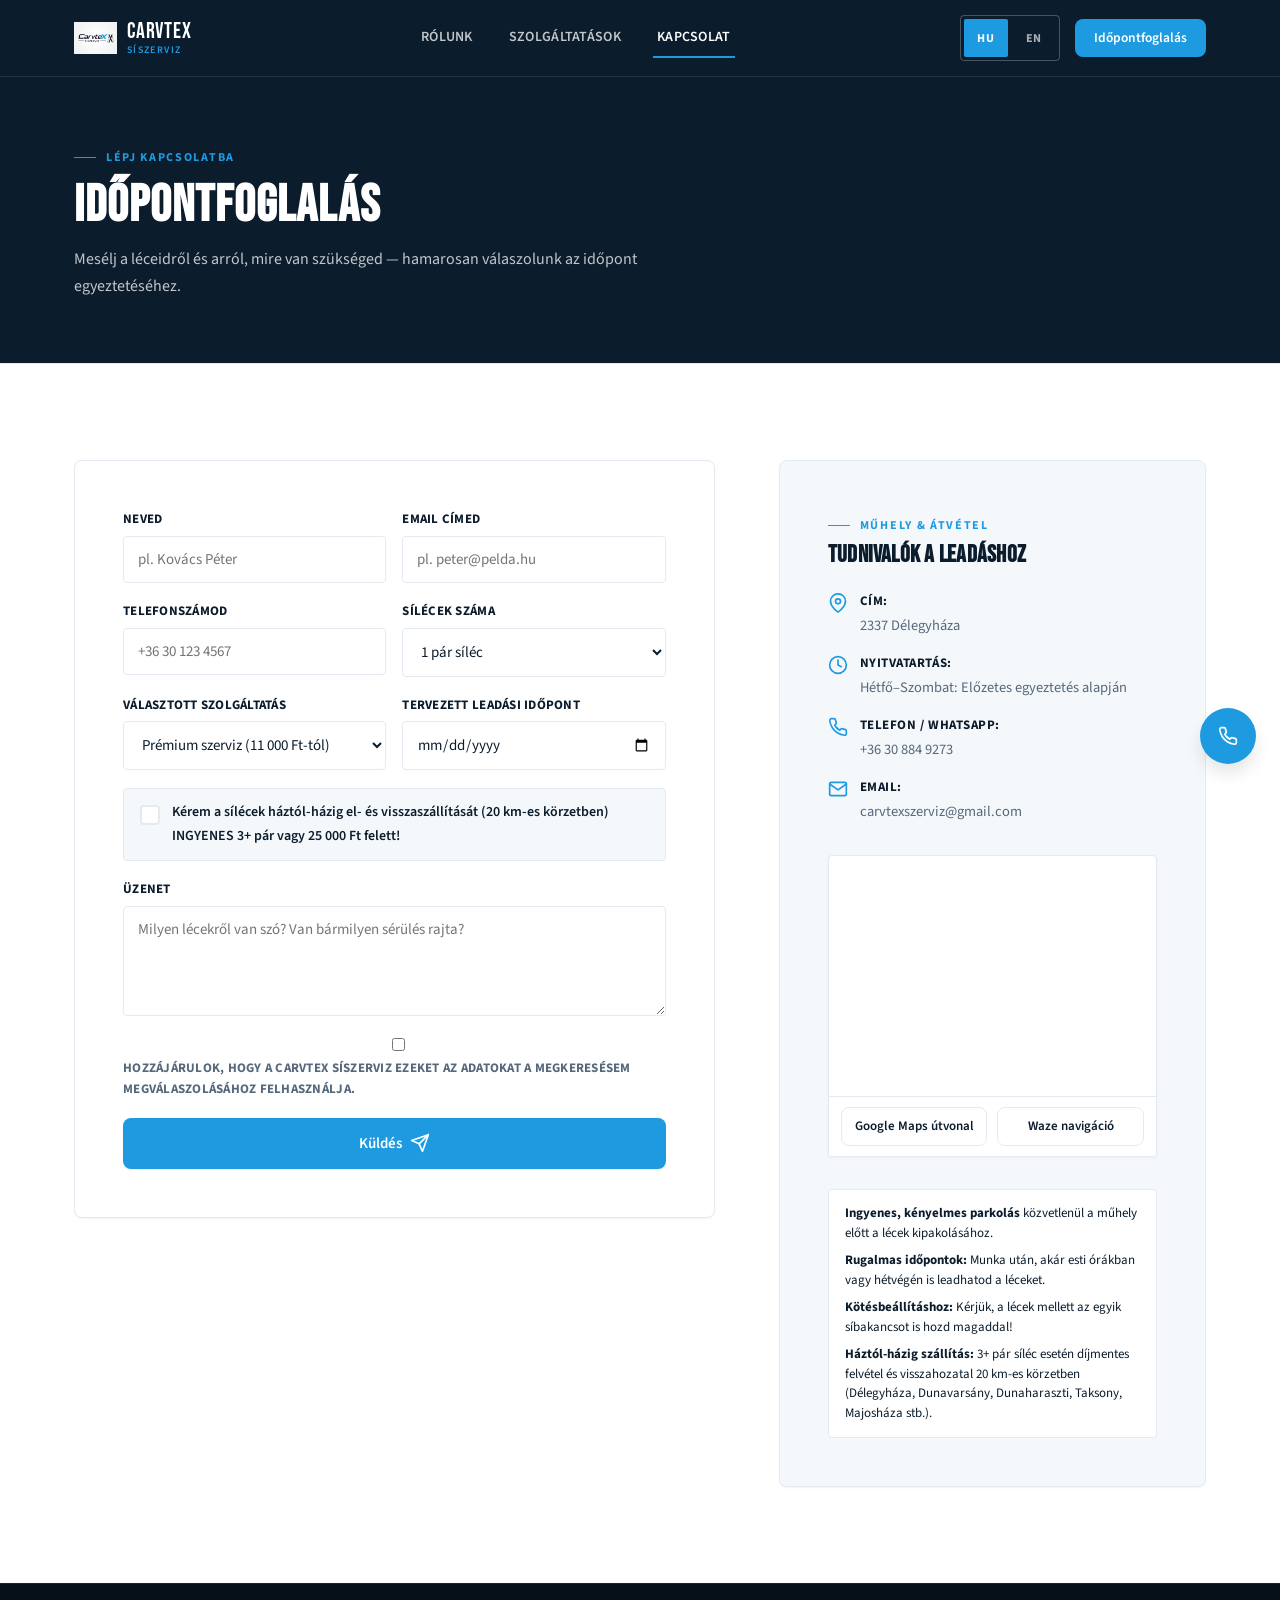
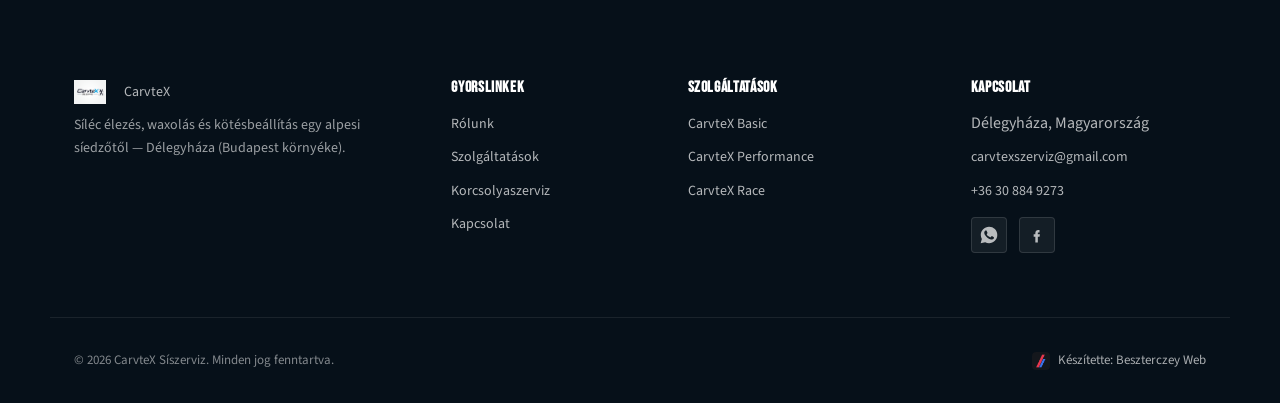
==== commit a58a5fcc: "feat(seo): integrate enhanced Schema.org LocalBusiness JSON-LD with opening hours, offers, and socia" ====
--- a/kapcsolat.html
+++ b/kapcsolat.html
@@ -35,14 +35,23 @@
 <script type="application/ld+json">
 {
   "@context": "https://schema.org",
-  "@type": "SportsActivityLocation",
+  "@type": ["LocalBusiness", "SportsActivityLocation"],
+  "@id": "https://www.carvtex.hu/#localbusiness",
   "name": "CarvteX Síszerviz",
+  "alternateName": "CarvteX",
+  "description": "Alpesi sílécek, snowboardok és korcsolyák precíziós kézi élezése, professzionális melegwaxolása és DIN kötésbeállítása Délegyházán, volt válogatott síedzőtől.",
   "url": "https://www.carvtex.hu/kapcsolat",
+  "logo": "https://www.carvtex.hu/assets/logo-icon.png",
   "image": "https://www.carvtex.hu/assets/hero-banner.jpg",
+  "telephone": "+36 30 884 9273",
+  "email": "carvtexszerviz@gmail.com",
   "priceRange": "$$",
-  "description": "Síléc élezés, waxolás, talpfeltöltés és kötésbeállítás Szappanos Bence alpesi síedzőtől Délegyházán.",
-  "telephone": "+36308849273",
-  "email": "carvtexszerviz@gmail.com",
+  "hasMap": "https://www.google.com/maps?q=D%C3%A9legyh%C3%A1za",
+  "founder": {
+    "@type": "Person",
+    "name": "Szappanos Bence",
+    "jobTitle": "Alpesi síedző és síszerviz alapító"
+  },
   "address": {
     "@type": "PostalAddress",
     "addressLocality": "Délegyháza",
@@ -52,21 +61,83 @@
   },
   "geo": {
     "@type": "GeoCoordinates",
-    "latitude": 47.2472,
-    "longitude": 19.0433
+    "latitude": 47.2439,
+    "longitude": 19.0789
   },
   "areaServed": [
-    "Délegyháza",
-    "Dunavarsány",
-    "Taksony",
-    "Dunaharaszti",
-    "Szigetszentmiklós",
-    "Kiskunlacháza",
-    "Ráckeve",
-    "Budapest",
-    "Pest vármegye"
+    {"@type": "City", "name": "Délegyháza"},
+    {"@type": "City", "name": "Dunavarsány"},
+    {"@type": "City", "name": "Taksony"},
+    {"@type": "City", "name": "Dunaharaszti"},
+    {"@type": "City", "name": "Szigetszentmiklós"},
+    {"@type": "City", "name": "Majosháza"},
+    {"@type": "City", "name": "Budapest"}
   ],
-  "hasMap": "https://www.google.com/maps?q=D%C3%A9legyh%C3%A1za"
+  "openingHoursSpecification": [
+    {
+      "@type": "OpeningHoursSpecification",
+      "dayOfWeek": [
+        "Monday",
+        "Tuesday",
+        "Wednesday",
+        "Thursday",
+        "Friday",
+        "Saturday"
+      ],
+      "opens": "08:00",
+      "closes": "20:00",
+      "description": "Előzetes időpont-egyeztetés alapján"
+    }
+  ],
+  "hasOfferCatalog": {
+    "@type": "OfferCatalog",
+    "name": "Síszerviz és korcsolyaélezés szolgáltatások",
+    "itemListElement": [
+      {
+        "@type": "Offer",
+        "price": "8500",
+        "priceCurrency": "HUF",
+        "itemOffered": {
+          "@type": "Service",
+          "name": "Alapszerviz (síléc és snowboard)",
+          "description": "Gépi élélezés, kézi diamond-köves élfinomítás és melegwaxolás."
+        }
+      },
+      {
+        "@type": "Offer",
+        "price": "11000",
+        "priceCurrency": "HUF",
+        "itemOffered": {
+          "@type": "Service",
+          "name": "Prémium síszerviz és talprestauráció",
+          "description": "P-Tex talpfeltöltés, élélezés, kézi finomítás, több fázisú melegwaxolás és DIN kötéskalibráció."
+        }
+      },
+      {
+        "@type": "Offer",
+        "price": "15000",
+        "priceCurrency": "HUF",
+        "itemOffered": {
+          "@type": "Service",
+          "name": "CarvteX Race versenyszerviz",
+          "description": "Maximális teljesítmény versenyzői szintre hangolva: egyedi élszög, komplex talpreparáció és speciális versenyszintű wax."
+        }
+      },
+      {
+        "@type": "Offer",
+        "price": "2900",
+        "priceCurrency": "HUF",
+        "itemOffered": {
+          "@type": "Service",
+          "name": "Precíziós korcsolyaélezés",
+          "description": "Jégkorong, műkorcsolya és szabadidős korcsolyák gépi horonyköszörülése és kézi sorjátlanítása."
+        }
+      }
+    ]
+  },
+  "sameAs": [
+    "https://www.facebook.com/profile.php?id=61595442238344"
+  ]
 }
 </script>
 </head>
--- a/styles.css
+++ b/styles.css
@@ -216,8 +216,12 @@
   box-shadow:0 6px 20px rgba(0,0,0,0.25);
 }
 .svc-tab-icon{
-  font-size:16px;
   line-height:1;
+  display:inline-flex;
+}
+.svc-tab-icon .icon{
+  width:16px;
+  height:16px;
 }
 .svc-tab-badge{
   display:inline-block;
@@ -270,6 +274,13 @@
   display:none;background:none;border:none;color:#fff;padding:8px;min-width:44px;min-height:44px;
   align-items:center;justify-content:center;
 }
+.nav-toggle #menuIcon line{transition:transform 220ms ease, opacity 150ms ease;}
+.nav-toggle #menuIcon line:nth-child(1){transform-origin:12px 6px;}
+.nav-toggle #menuIcon line:nth-child(2){transform-origin:12px 12px;}
+.nav-toggle #menuIcon line:nth-child(3){transform-origin:12px 18px;}
+.nav-toggle[aria-expanded="true"] #menuIcon line:nth-child(1){transform:translateY(6px) rotate(45deg);}
+.nav-toggle[aria-expanded="true"] #menuIcon line:nth-child(2){opacity:0;}
+.nav-toggle[aria-expanded="true"] #menuIcon line:nth-child(3){transform:translateY(-6px) rotate(-45deg);}
 @media (max-width:960px){
   .nav-links{
     position:fixed;top:var(--nav-h);left:0;right:0;bottom:0;
@@ -301,60 +312,98 @@
 .lang-switch button[aria-pressed="true"]{background:var(--color-accent);color:#fff;}
 
 /* ---------- Hero (static banner photo + 3D WebGL snowfall field) ---------- */
-.hero{position:relative;padding:0;border-top:none;min-height:min(78vh,760px);display:flex;align-items:center;overflow:hidden;background:var(--color-primary);}
-/* dvh re-declared after the vh fallback: browsers that don't know the unit
-   discard this line as invalid and keep the vh value above: no regression
-   on older engines, and on modern mobile browsers it fixes the hero's
-   height jumping when the address bar shows/hides (100vh locks to the
-   tallest state, dvh tracks the actual visible viewport). */
-.hero{min-height:min(78dvh,760px);}
+.hero{
+  position:relative;
+  padding:0;
+  border-top:none;
+  min-height:calc(100vh - var(--nav-h));
+  min-height:calc(100dvh - var(--nav-h));
+  display:flex;
+  align-items:center;
+  overflow:hidden;
+  background:var(--color-primary);
+}
+@media (min-height: 900px) {
+  .hero {
+    min-height: 780px;
+  }
+}
 .hero-media{position:absolute;inset:0;z-index:0;overflow:hidden;}
 .hero-media img{width:100%;height:100%;object-fit:cover;object-position:center 72%;display:block;will-change:transform;}
 .hero-media::after{
   content:"";position:absolute;inset:0;
   background:
-    linear-gradient(90deg, rgba(11,28,44,0.92) 0%, rgba(11,28,44,0.76) 36%, rgba(11,28,44,0.34) 66%, rgba(11,28,44,0.1) 100%),
-    /* Fades all the way to fully opaque --color-primary by the very
-       bottom edge, so the photo dissolves into flat navy before the
-       section boundary instead of cutting from visible photo texture
-       straight to a solid color - that hard seam was the "gagyi" jump
-       into the 3D ski section below. */
-    linear-gradient(0deg, rgba(11,28,44,1) 0%, rgba(11,28,44,0.55) 14%, rgba(11,28,44,0) 55%);
+    linear-gradient(90deg, rgba(11,28,44,0.94) 0%, rgba(11,28,44,0.82) 40%, rgba(11,28,44,0.40) 70%, rgba(11,28,44,0.12) 100%),
+    linear-gradient(0deg, rgba(11,28,44,1) 0%, rgba(11,28,44,0.60) 12%, rgba(11,28,44,0) 45%);
 }
 #heroSnowCanvas{
   position:absolute;inset:0;width:100%;height:100%;pointer-events:none;z-index:1;display:block;
 }
+.hero-container{
+  position:relative;
+  z-index:2;
+  width:100%;
+}
 .hero-content{
-  position:relative;z-index:2;color:#fff;
-  padding:var(--space-3xl) 0 var(--space-2xl);
-  max-width:680px;
-}
-.hero-content h1{
-  font-size:clamp(44px,7.8vw,80px);
-  text-transform:uppercase;margin:0 0 var(--space-md);
+  position:relative;
+  z-index:2;
   color:#fff;
-}
-.hero-content h1 span{color:var(--color-accent);}
-.hero-sub{
-  font-size:clamp(16px,2vw,19px);line-height:1.6;color:rgba(255,255,255,0.85);
-  margin-bottom:var(--space-xl);max-width:580px;
-}
-.hero-ctas{display:flex;gap:14px;flex-wrap:wrap;margin-bottom:var(--space-xl);}
-.hero-badges{display:flex;gap:20px;flex-wrap:wrap;}
-.badge{
-  display:inline-flex;align-items:center;gap:8px;font-size:13px;font-weight:600;
-  letter-spacing:0.02em;color:rgba(255,255,255,0.85);
-}
-.badge .icon{width:18px;height:18px;color:var(--color-accent);}
+  padding:var(--space-2xl) 0;
+  max-width:660px;
+}
 
 /* Hero brand stamp: big Bebas Neue + silhouette mark */
 .hero-brand{
-  display:inline-flex;flex-direction:column;align-items:flex-start;
+  display:inline-flex;
+  flex-direction:column;
+  align-items:flex-start;
   margin-bottom:var(--space-md);
   user-select:none;
-}
-.hero-skyline{display:block;width:140px;height:auto;color:var(--color-accent);line-height:0;margin-bottom:4px;}
-.hero-brand-icon{width:100%;height:auto;display:block;}
+  position:relative;
+}
+
+/* Mountain silhouette with steel edge glow and glint */
+.hero-skyline{
+  display:block;
+  width:144px;
+  height:auto;
+  color:var(--color-accent);
+  line-height:0;
+  margin-bottom:6px;
+  position:relative;
+  overflow:visible;
+  filter:drop-shadow(0 0 12px rgba(30,155,224,0.48)) drop-shadow(0 0 26px rgba(30,155,224,0.24));
+  transition:filter 300ms ease;
+}
+.hero-skyline:hover{
+  filter:drop-shadow(0 0 18px rgba(30,155,224,0.75)) drop-shadow(0 0 36px rgba(30,155,224,0.4));
+}
+.hero-brand-icon{
+  width:100%;
+  height:auto;
+  display:block;
+}
+
+/* Steel blade glint sweep across the mountain ridge */
+.hero-skyline::after{
+  content:"";
+  position:absolute;
+  top:-20%;
+  left:-100%;
+  width:50%;
+  height:140%;
+  background:linear-gradient(90deg, transparent 0%, rgba(255,255,255,0.95) 50%, rgba(30,155,224,0.9) 75%, transparent 100%);
+  transform:skewX(-28deg);
+  animation:steelGlint 4.6s cubic-bezier(0.4, 0, 0.2, 1) infinite 1.8s;
+  pointer-events:none;
+}
+@keyframes steelGlint{
+  0%, 65% { left: -100%; opacity: 0; }
+  68% { opacity: 0.95; }
+  82% { left: 180%; opacity: 0; }
+  100% { left: 180%; opacity: 0; }
+}
+
 .hero-brand-word{
   font-family:var(--font-display);
   font-size:clamp(36px,6vw,56px);
@@ -363,16 +412,22 @@
   text-transform:uppercase;
   color:#fff;
   display:inline-flex;
-}
-.hero-brand-word .accent{color:var(--color-accent);}
+  position:relative;
+}
+.hero-brand-word .accent{
+  color:var(--color-accent);
+  text-shadow:0 0 14px rgba(30,155,224,0.65), 0 0 28px rgba(30,155,224,0.35);
+  position:relative;
+}
 .hero-brand-sub{
   font-family:var(--font-body);
   font-size:clamp(11px,1.4vw,13px);
   font-weight:700;
-  letter-spacing:0.28em;
+  letter-spacing:0.32em;
   text-transform:uppercase;
   color:var(--color-accent);
-  margin-top:4px;
+  margin-top:5px;
+  text-shadow:0 0 10px rgba(30,155,224,0.35);
 }
 
 /* Mask reveal on hero load */
@@ -387,6 +442,132 @@
   to{transform:translateY(0);}
 }
 
+/* Live Workshop Status Pill */
+.hero-live-status{
+  display:inline-flex;
+  align-items:center;
+  gap:10px;
+  background:rgba(11,28,44,0.78);
+  border:1px solid rgba(30,155,224,0.45);
+  padding:7px 16px 7px 12px;
+  border-radius:24px;
+  color:#fff;
+  font-size:13px;
+  font-weight:600;
+  letter-spacing:0.02em;
+  backdrop-filter:blur(10px);
+  -webkit-backdrop-filter:blur(10px);
+  box-shadow:0 4px 18px rgba(0,0,0,0.35), inset 0 1px 0 rgba(255,255,255,0.12);
+  margin-bottom:var(--space-md);
+  user-select:none;
+}
+.hero-live-status .live-dot{
+  width:8px;
+  height:8px;
+  border-radius:50%;
+  background:#10b981;
+  box-shadow:0 0 8px #10b981, 0 0 16px rgba(16,185,129,0.6);
+  animation:livePulse 2s ease-in-out infinite;
+  flex-shrink:0;
+}
+@keyframes livePulse{
+  0%, 100% { transform: scale(1); opacity: 1; }
+  50% { transform: scale(1.4); opacity: 0.65; }
+}
+.hero-live-status .live-text strong{
+  color:var(--color-accent);
+  font-weight:700;
+}
+
+.hero-eyebrow{
+  margin-bottom:var(--space-md);
+}
+.hero-pill-badge{
+  display:inline-flex;
+  align-items:center;
+  gap:8px;
+  background:rgba(11,28,44,0.65);
+  border:1px solid rgba(30,155,224,0.45);
+  padding:6px 14px 6px 10px;
+  border-radius:24px;
+  color:#fff;
+  font-size:13px;
+  font-weight:600;
+  letter-spacing:0.02em;
+  backdrop-filter:blur(8px);
+  -webkit-backdrop-filter:blur(8px);
+  box-shadow:0 2px 10px rgba(0,0,0,0.25);
+}
+.hero-pill-icon{
+  font-size:14px;
+  line-height:1;
+}
+.hero-content h1{
+  font-family:var(--font-display);
+  font-size:clamp(38px,5.2vw,64px);
+  letter-spacing:0.02em;
+  line-height:1.05;
+  text-transform:uppercase;
+  margin:0 0 var(--space-md);
+  color:#fff;
+}
+.hero-content h1 span{color:var(--color-accent);}
+.hero-sub{
+  font-size:clamp(16px,1.3vw,18px);
+  line-height:1.65;
+  color:rgba(255,255,255,0.88);
+  margin-bottom:var(--space-xl);
+  max-width:560px;
+}
+.hero-ctas{display:flex;gap:14px;flex-wrap:wrap;margin-bottom:var(--space-xl);}
+.hero-badges{display:flex;gap:12px;flex-wrap:wrap;align-items:center;}
+.badge{
+  display:inline-flex;
+  align-items:center;
+  gap:8px;
+  font-size:13px;
+  font-weight:600;
+  letter-spacing:0.01em;
+  color:rgba(255,255,255,0.92);
+  background:rgba(255,255,255,0.08);
+  border:1px solid rgba(255,255,255,0.16);
+  padding:7px 15px;
+  border-radius:20px;
+  backdrop-filter:blur(8px);
+  -webkit-backdrop-filter:blur(8px);
+  transition:all 180ms ease;
+}
+.badge:hover{
+  background:rgba(255,255,255,0.14);
+  border-color:rgba(30,155,224,0.45);
+}
+.badge .icon{width:15px;height:15px;color:var(--color-accent);}
+
+/* Skate badge highlight */
+.badge-skate{
+  background:rgba(30,155,224,0.16);
+  border-color:rgba(30,155,224,0.55);
+  color:#fff;
+  text-decoration:none;
+  cursor:pointer;
+  transition:all 200ms ease;
+}
+.badge-skate:hover{
+  background:rgba(30,155,224,0.3);
+  border-color:var(--color-accent);
+  box-shadow:0 0 16px rgba(30,155,224,0.45);
+  transform:translateY(-1px);
+  color:#fff;
+}
+.badge-skate .badge-icon{
+  line-height:1;
+  display:inline-flex;
+}
+.badge-skate .badge-icon .icon{
+  width:15px;
+  height:15px;
+}
+
 @media (max-width:860px){
   .hero{min-height:auto;padding:var(--space-2xl) 0;}
   .hero-content{padding:var(--space-xl) 0;}
@@ -394,29 +575,49 @@
 }
 @media (max-width:640px){
   .hero-content{max-width:100%;}
-  .hero-badges{gap:12px;}
+  .hero-badges{gap:10px;}
 }
 
 /* ---------- STATS BAND ---------- */
-.stats-section{background:var(--color-primary);border-top:none;padding:var(--space-xl) 0;color:#fff;}
-.stats-grid{display:grid;grid-template-columns:repeat(3,1fr);gap:var(--space-lg);}
+.stats-section{
+  background:var(--color-primary);
+  border-top:none;
+  padding:var(--space-2xl) 0;
+  color:#fff;
+}
+.stats-grid{display:grid;grid-template-columns:repeat(3,1fr);gap:var(--space-xl);}
 .stat-card{
-  border-left:2px solid var(--color-accent);padding-left:18px;
+  border-left:3px solid var(--color-accent);
+  padding-left:20px;
 }
 .stat-num{
-  display:block;font-family:var(--font-display);font-size:clamp(44px,6vw,64px);
-  line-height:1;color:var(--color-accent);letter-spacing:0.02em;
+  display:block;
+  font-family:var(--font-display);
+  font-size:clamp(44px,5.5vw,60px);
+  line-height:1;
+  color:var(--color-accent);
+  letter-spacing:0.02em;
 }
 .stat-label{
-  display:block;font-size:14px;color:rgba(255,255,255,0.7);margin-top:6px;
-  font-weight:600;text-transform:uppercase;letter-spacing:0.04em;
+  display:block;
+  font-size:13.5px;
+  color:rgba(255,255,255,0.75);
+  margin-top:8px;
+  font-weight:600;
+  text-transform:uppercase;
+  letter-spacing:0.04em;
 }
 @media (max-width:768px){
   .stats-grid{grid-template-columns:1fr;gap:var(--space-md);}
 }
 
 /* ---------- ABOUT SECTION ---------- */
-.about-grid{display:grid;grid-template-columns:1.2fr 0.8fr;gap:var(--space-2xl);align-items:center;}
+.about-grid{
+  display:grid;
+  grid-template-columns:1fr 300px;
+  gap:clamp(32px, 4vw, 56px);
+  align-items:start;
+}
 .about-text h2{font-size:clamp(32px,5vw,52px);margin:0 0 var(--space-md);color:var(--color-primary);}
 .about-text .lead{font-size:19px;font-weight:600;color:var(--color-primary);margin-bottom:var(--space-md);line-height:1.5;}
 .about-text p{color:var(--color-text-muted);margin-bottom:16px;line-height:1.7;}
@@ -427,23 +628,46 @@
   color:var(--color-primary);letter-spacing:0.02em;
 }
 .about-cta-row{margin-top:var(--space-md);}
+.about-visual{
+  display:flex;
+  justify-content:flex-end;
+}
 .about-card{
-  position:relative;border-radius:var(--radius-md);overflow:hidden;
-  box-shadow:var(--shadow-xl);border:1px solid var(--color-border);background:#fff;
+  width:100%;
+  max-width:300px;
+  position:relative;
+  border-radius:var(--radius-md);
+  overflow:hidden;
+  box-shadow:var(--shadow-lg);
+  border:1px solid var(--color-border);
+  background:#fff;
   transform-style:preserve-3d;
-  transition:transform 220ms ease;
-}
-.about-portrait-img{width:100%;height:auto;display:block;aspect-ratio:4/5;object-fit:cover;object-position:center 20%;}
+  transition:transform 220ms ease, box-shadow 220ms ease;
+}
+.about-card:hover{
+  transform:translateY(-3px);
+  box-shadow:var(--shadow-xl);
+}
+.about-portrait-img{
+  width:100%;
+  height:auto;
+  display:block;
+  aspect-ratio:3/4;
+  object-fit:cover;
+  object-position:center 20%;
+}
 .about-card-badge{
   position:absolute;bottom:0;left:0;right:0;
-  background:linear-gradient(to top, rgba(11,28,44,0.95) 0%, rgba(11,28,44,0.7) 60%, transparent 100%);
-  color:#fff;padding:40px 20px 18px;
-}
-.about-card-badge strong{display:block;font-size:18px;font-weight:700;}
-.about-card-badge span{display:block;font-size:12px;color:var(--color-accent);text-transform:uppercase;letter-spacing:0.08em;margin-top:2px;}
-
-@media (max-width:760px){
+  background:linear-gradient(to top, rgba(11,28,44,0.92) 0%, rgba(11,28,44,0.65) 60%, transparent 100%);
+  color:#fff;padding:32px 18px 16px;
+}
+.about-card-badge strong{display:block;font-size:16px;font-weight:700;}
+.about-card-badge span{display:block;font-size:11.5px;color:var(--color-accent);text-transform:uppercase;letter-spacing:0.08em;margin-top:2px;}
+
+@media (max-width:768px){
   .about-grid{grid-template-columns:1fr;gap:var(--space-xl);}
+  .about-visual{justify-content:center;}
+  .about-card{max-width:280px;margin:0 auto;}
 }
 
 /* ---------- PROCESS (3 steps) ---------- */
@@ -582,9 +806,14 @@
   border-color: var(--color-accent);
 }
 .mp-perk-icon {
-  font-size: 24px;
   line-height: 1;
   flex-shrink: 0;
+  display: inline-flex;
+  color: var(--color-accent);
+}
+.mp-perk-icon .icon {
+  width: 24px;
+  height: 24px;
 }
 .mp-perk-item strong {
   display: block;
@@ -1119,7 +1348,8 @@
 .ba-callout-card:hover{
   border-color:var(--color-accent);transform:translateY(-2px);
 }
-.ba-card-icon{font-size:22px;margin-bottom:8px;}
+.ba-card-icon{margin-bottom:8px;color:var(--color-accent);}
+.ba-card-icon .icon{width:22px;height:22px;}
 .ba-callout-card h4{font-size:18px;color:#fff;margin:0 0 8px;}
 .ba-callout-card p{color:rgba(255,255,255,0.75);font-size:13.5px;line-height:1.6;margin:0;}
 
@@ -1560,11 +1790,15 @@
 
 /* ---------- CONTACT PAGE ---------- */
 .contact-grid{display:grid;grid-template-columns:1.2fr 0.8fr;gap:var(--space-2xl);align-items:start;}
+.contact-grid > *{min-width:0;}
 .contact-form{
   background:#fff;border:1px solid var(--color-border);border-radius:var(--radius-md);
   padding:var(--space-xl);box-shadow:var(--shadow-sm);display:flex;flex-direction:column;gap:18px;
-}
-.form-row{display:grid;grid-template-columns:1fr 1fr;gap:16px;}
+  min-width:0;
+}
+.form-row{display:grid;grid-template-columns:1fr 1fr;gap:16px;min-width:0;}
+.form-row .form-group{min-width:0;}
+.form-group input, .form-group select, .form-group textarea{width:100%;max-width:100%;}
 .form-group{display:flex;flex-direction:column;gap:6px;}
 .form-group label{font-size:13px;font-weight:700;color:var(--color-primary);letter-spacing:0.02em;text-transform:uppercase;}
 .form-group input, .form-group select, .form-group textarea{
@@ -1631,6 +1865,8 @@
 @media (max-width:900px){
   .contact-grid{grid-template-columns:1fr;gap:var(--space-xl);}
   .form-row{grid-template-columns:1fr;}
+  /* Show quick contact details (phone/address/hours) before the long form on mobile */
+  .contact-grid .contact-info{order:-1;}
 }
 
 /* ---------- FOOTER ---------- */
@@ -1737,6 +1973,7 @@
 @media (prefers-reduced-motion: reduce){
   .reveal{opacity:1 !important;transform:none !important;transition:none !important;}
   .mask-reveal > span{animation:none !important;transform:none !important;}
+  .nav-toggle #menuIcon line{transition:none !important;}
 }
 
 /* ---------- Door-to-door pickup toggle (Form integration) ---------- */
@@ -2041,9 +2278,13 @@
   box-shadow: var(--shadow-md);
 }
 .teaser-icon {
-  font-size: 36px;
   line-height: 1;
   margin-bottom: 12px;
+  color: var(--color-accent);
+}
+.teaser-icon .icon {
+  width: 36px;
+  height: 36px;
 }
 .teaser-badge {
   display: inline-block;
